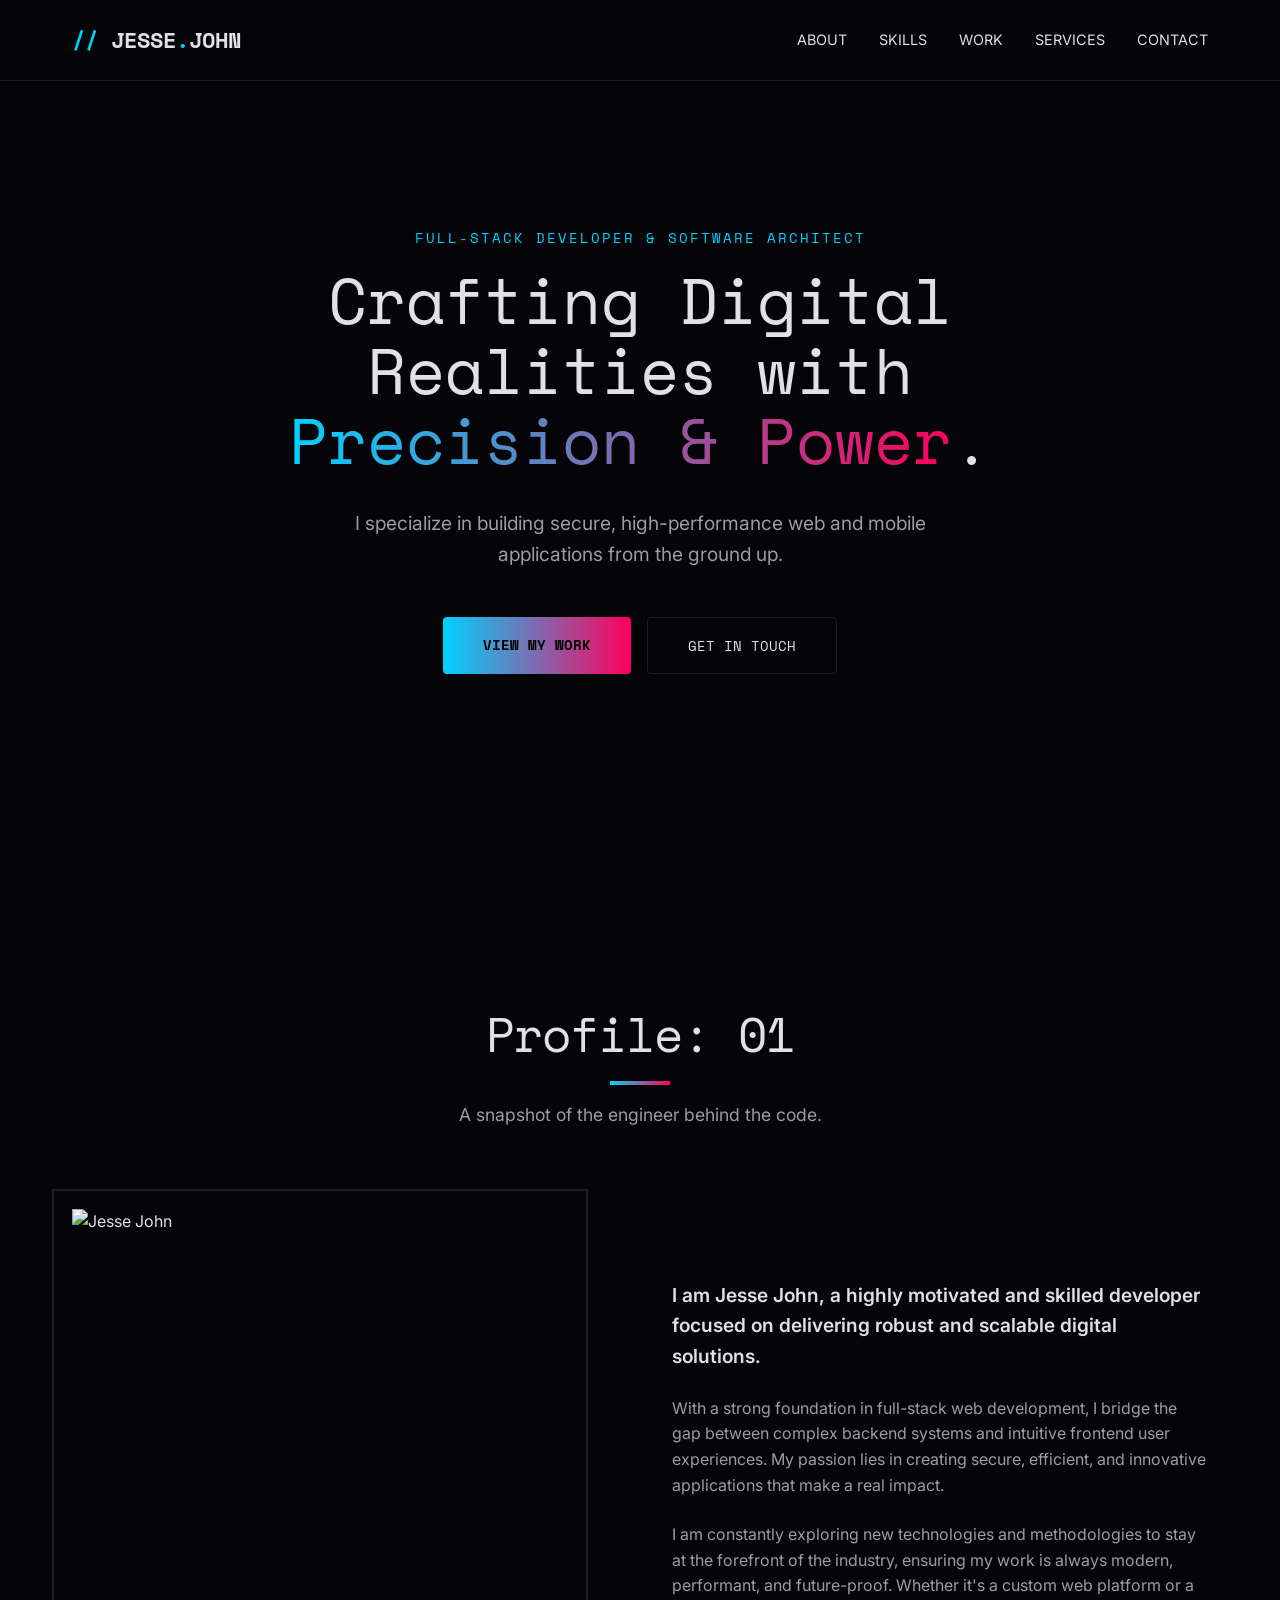
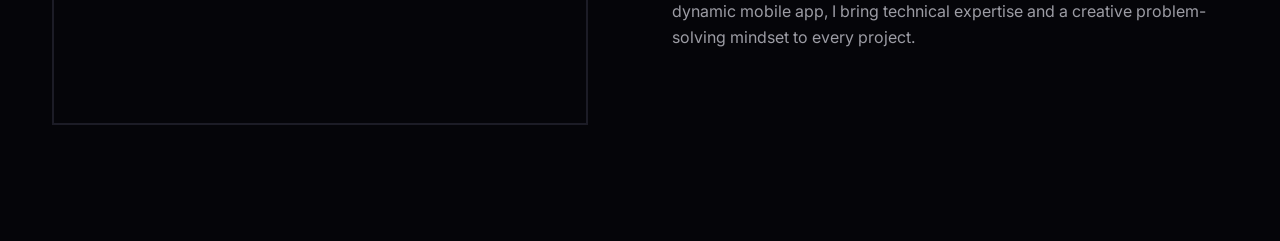
==== index.html @ f386eb64 "Verify and finalize file structure" ====
<!DOCTYPE html>
<html lang="en">
<head>
    <meta charset="UTF-8">
    <meta name="viewport" content="width=device-width, initial-scale=1.0">
    <title>Jesse John | Full-Stack & Mobile Architect</title>
    <link href="https://fonts.googleapis.com/css2?family=Space+Mono:wght@400;700&family=Inter:wght@300;400;600;700&display=swap" rel="stylesheet">
    <style>
        /* --- RESET & BASE STYLES --- */
        *, *::before, *::after { box-sizing: border-box; }
        body, h1, h2, h3, p, ul { margin: 0; padding: 0; font-weight: normal; }
        
        :root {
            --bg-color: #050509;
            --card-bg: #0d0d14;
            --text-main: #e0e0e5;
            --text-muted: #9c9ca4;
            --accent-primary: #00d2ff;
            --accent-secondary: #ff005c;
            --border-color: #1c1c26;
            --font-heading: 'Space Mono', monospace;
            --font-body: 'Inter', sans-serif;
        }

        body {
            background-color: var(--bg-color);
            color: var(--text-main);
            font-family: var(--font-body);
            line-height: 1.6;
            overflow-x: hidden;
        }

        a { text-decoration: none; color: inherit; transition: color 0.3s ease; }
        ul { list-style: none; }
        img { max-width: 100%; display: block; }

        /* --- UTILITIES --- */
        .container { max-width: 1200px; margin: 0 auto; padding: 0 2rem; }
        .section-padding { padding: 6rem 0; }
        .section-title {
            font-family: var(--font-heading);
            font-size: 3rem;
            text-align: center;
            margin-bottom: 1rem;
            letter-spacing: -1px;
            position: relative;
            display: inline-block;
            left: 50%;
            transform: translateX(-50%);
        }
        .section-title::after {
            content: '';
            display: block;
            width: 60px;
            height: 4px;
            background: linear-gradient(90deg, var(--accent-primary), var(--accent-secondary));
            margin: 0.5rem auto 0;
        }
        .section-subtitle {
            color: var(--text-muted);
            text-align: center;
            margin-bottom: 5rem;
            font-size: 1.1rem;
            max-width: 600px;
            margin-left: auto;
            margin-right: auto;
        }

        /* --- HEADER --- */
        .header {
            position: fixed;
            top: 0;
            left: 0;
            width: 100%;
            z-index: 1000;
            background-color: rgba(5, 5, 9, 0.8);
            backdrop-filter: blur(10px);
            border-bottom: 1px solid var(--border-color);
        }

        .nav {
            display: flex;
            justify-content: space-between;
            align-items: center;
            height: 80px;
        }

        .logo { font-family: var(--font-heading); font-size: 1.4rem; font-weight: 700; }
        .logo span { color: var(--accent-primary); }

        .nav-list { display: flex; gap: 2rem; font-size: 0.9rem; text-transform: uppercase; }
        .nav-link:hover { color: var(--accent-primary); }

        /* --- HERO SECTION --- */
        .hero {
            height: 100vh;
            display: flex;
            align-items: center;
            justify-content: center;
            text-align: center;
            position: relative;
        }

        .hero-content { z-index: 1; max-width: 800px; }
        .hero-eyebrow {
            font-family: var(--font-heading);
            color: var(--accent-primary);
            font-size: 0.9rem;
            text-transform: uppercase;
            letter-spacing: 2px;
            margin-bottom: 1rem;
            display: block;
        }
        .hero-title {
            font-family: var(--font-heading);
            font-size: 4rem;
            line-height: 1.1;
            margin-bottom: 2rem;
        }
        .hero-title span { background: linear-gradient(90deg, var(--accent-primary), var(--accent-secondary)); -webkit-background-clip: text; -webkit-text-fill-color: transparent; }
        .hero-description { font-size: 1.2rem; color: var(--text-muted); margin-bottom: 3rem; max-width: 600px; margin-left: auto; margin-right: auto;}

        .btn-group { display: flex; gap: 1rem; justify-content: center; }
        .btn {
            padding: 1rem 2.5rem;
            font-family: var(--font-heading);
            font-size: 0.9rem;
            text-transform: uppercase;
            border-radius: 4px;
            border: none;
            cursor: pointer;
        }
        .btn-primary {
            background: linear-gradient(90deg, var(--accent-primary), var(--accent-secondary));
            color: #000;
            font-weight: 700;
        }
        .btn-primary:hover { background: linear-gradient(90deg, var(--accent-secondary), var(--accent-primary)); }
        .btn-secondary {
            background-color: transparent;
            border: 1px solid var(--border-color);
            color: var(--text-main);
        }
        .btn-secondary:hover { border-color: var(--accent-primary); color: var(--accent-primary); }

        /* --- ABOUT ME SECTION --- */
        .about-grid { display: grid; grid-template-columns: 1fr 1fr; gap: 4rem; align-items: center; }
        .about-img-container { position: relative; }
        .about-img-container::before {
            content: '';
            position: absolute;
            top: -20px;
            left: -20px;
            width: 100%;
            height: 100%;
            border: 2px solid var(--border-color);
            z-index: -1;
        }
        .about-img { width: 100%; height: auto; object-fit: cover; }
        .about-text p { color: var(--text-muted); margin-bottom: 1.5rem; }
        .about-text p:first-of-type { font-size: 1.2rem; color: var(--text-main); font-weight: 600; }

        /* --- SKILLS SECTION --- */
        .skills-grid {
            display: grid;
            grid-template-columns: repeat(auto-fit, minmax(300px, 1fr));
            gap: 2rem;
        }
        .skill-card {
            background-color: var(--card-bg);
            padding: 3rem;
            border: 1px solid var(--border-color);
            transition: transform 0.3s ease, border-color 0.3s ease;
        }
        .skill-card:hover {
            transform: translateY(-5px);
            border-color: var(--accent-primary);
        }
        .skill-icon { font-size: 2rem; margin-bottom: 1.5rem; color: var(--accent-primary); }
        .skill-title { font-family: var(--font-heading); font-size: 1.4rem; margin-bottom: 1rem; }
        .skill-description { color: var(--text-muted); font-size: 0.95rem; margin-bottom: 2rem; }
        .skill-list { display: flex; flex-wrap: wrap; gap: 0.5rem; }
        .skill-tag {
            font-family: var(--font-heading);
            font-size: 0.7rem;
            background-color: #15151e;
            padding: 0.5rem 1rem;
            border-radius: 2px;
        }

        /* --- PROJECTS SECTION --- */
        .projects-grid {
            display: grid;
            grid-template-columns: repeat(auto-fit, minmax(350px, 1fr));
            gap: 2rem;
        }
        .project-card {
            background-color: var(--card-bg);
            border: 1px solid var(--border-color);
            overflow: hidden;
            transition: border-color 0.3s ease;
        }
        .project-card:hover { border-color: var(--accent-secondary); }
        .project-img-container { height: 250px; overflow: hidden; }
        .project-img { width: 100%; height: 100%; object-fit: cover; transition: transform 0.5s ease; }
        .project-card:hover .project-img { transform: scale(1.05); }
        .project-content { padding: 2rem; }
        .project-tech { display: flex; gap: 0.5rem; margin-bottom: 1rem; }
        .project-tech-tag {
            font-family: var(--font-heading);
            font-size: 0.7rem;
            color: var(--accent-primary);
        }
        .project-title { font-family: var(--font-heading); font-size: 1.3rem; margin-bottom: 0.5rem; }
        .project-description { color: var(--text-muted); font-size: 0.9rem; margin-bottom: 1.5rem; }
        .project-link { font-family: var(--font-heading); font-size: 0.8rem; text-transform: uppercase; color: var(--accent-secondary); font-weight: 700; }
        .project-link:hover { color: var(--text-main); }

        /* --- SERVICES SECTION --- */
        .services-grid {
            display: grid;
            grid-template-columns: repeat(auto-fit, minmax(250px, 1fr));
            gap: 2rem;
        }
        .service-card {
            text-align: center;
            padding: 3rem;
            background-color: var(--card-bg);
            border: 1px solid var(--border-color);
        }
        .service-icon { font-size: 3rem; margin-bottom: 2rem; color: var(--accent-secondary); }
        .service-title { font-family: var(--font-heading); font-size: 1.2rem; margin-bottom: 1rem; }
        .service-description { color: var(--text-muted); font-size: 0.9rem; }

        /* --- FOOTER --- */
        .footer {
            background-color: var(--card-bg);
            padding: 4rem 0;
            border-top: 1px solid var(--border-color);
            text-align: center;
        }
        .footer-logo { font-family: var(--font-heading); font-size: 1.5rem; margin-bottom: 1.5rem; }
        .footer-logo span { color: var(--accent-primary); }
        .social-list { display: flex; gap: 1.5rem; justify-content: center; margin-bottom: 2rem; }
        .social-link:hover { color: var(--accent-primary); }
        .footer-copy { font-size: 0.8rem; color: var(--text-muted); }

        /* --- RESPONSIVE --- */
        @media (max-width: 768px) {
            .section-title { font-size: 2.5rem; }
            .nav-list { display: none; }
            .hero-title { font-size: 2.5rem; }
            .about-grid { grid-template-columns: 1fr; gap: 3rem; }
        }
    </style>
</head>
<body>

    <!-- Header / Navigation Bar -->
    <header class="header">
        <div class="container">
            <nav class="nav">
                <a href="#" class="logo"><span>//</span> JESSE<span>.</span>JOHN</a>
                <ul class="nav-list">
                    <li><a href="#about" class="nav-link">About</a></li>
                    <li><a href="#skills" class="nav-link">Skills</a></li>
                    <li><a href="#projects" class="nav-link">Work</a></li>
                    <li><a href="#services" class="nav-link">Services</a></li>
                    <li><a href="#contact" class="nav-link">Contact</a></li>
                </ul>
            </nav>
        </div>
    </header>

    <!-- Hero Section -->
    <section class="hero section-padding">
        <div class="container">
            <div class="hero-content">
                <span class="hero-eyebrow">Full-Stack Developer & Software Architect</span>
                <h1 class="hero-title">Crafting Digital Realities with <span>Precision & Power</span>.</h1>
                <p class="hero-description">I specialize in building secure, high-performance web and mobile applications from the ground up.</p>
                <div class="btn-group">
                    <a href="#projects" class="btn btn-primary">View My Work</a>
                    <a href="#contact" class="btn btn-secondary">Get in Touch</a>
                </div>
            </div>
        </div>
    </section>

    <!-- About Me Section -->
    <section id="about" class="about section-padding">
        <div class="container">
            <h2 class="section-title">Profile: <span>01</span></h2>
            <p class="section-subtitle">A snapshot of the engineer behind the code.</p>
            <div class="about-grid">
                <div class="about-img-container">
                    <!-- REPLACE THIS PLACEHOLDER WITH YOUR FINAL IMAGE -->
                    <img src="img/profile_placeholder.png" alt="Jesse John" class="about-img" width="500" height="500">
                </div>
                <div class="about-text">
                    <p>I am Jesse John, a highly motivated and skilled developer focused on delivering robust and scalable digital solutions.</p>
                    <p>With a strong foundation in full-stack web development, I bridge the gap between complex backend systems and intuitive frontend user experiences. My passion lies in creating secure, efficient, and innovative applications that make a real impact.</p>
                    <p>I am constantly exploring new technologies and methodologies to stay at the forefront of the industry, ensuring my work is always modern, performant, and future-proof. Whether it's a custom web platform or a dynamic mobile app, I bring technical expertise and a creative problem-solving mindset to every project.</p>
                </div>
            </div>
        </div>
    </section>

    <!-- Skills Section -->
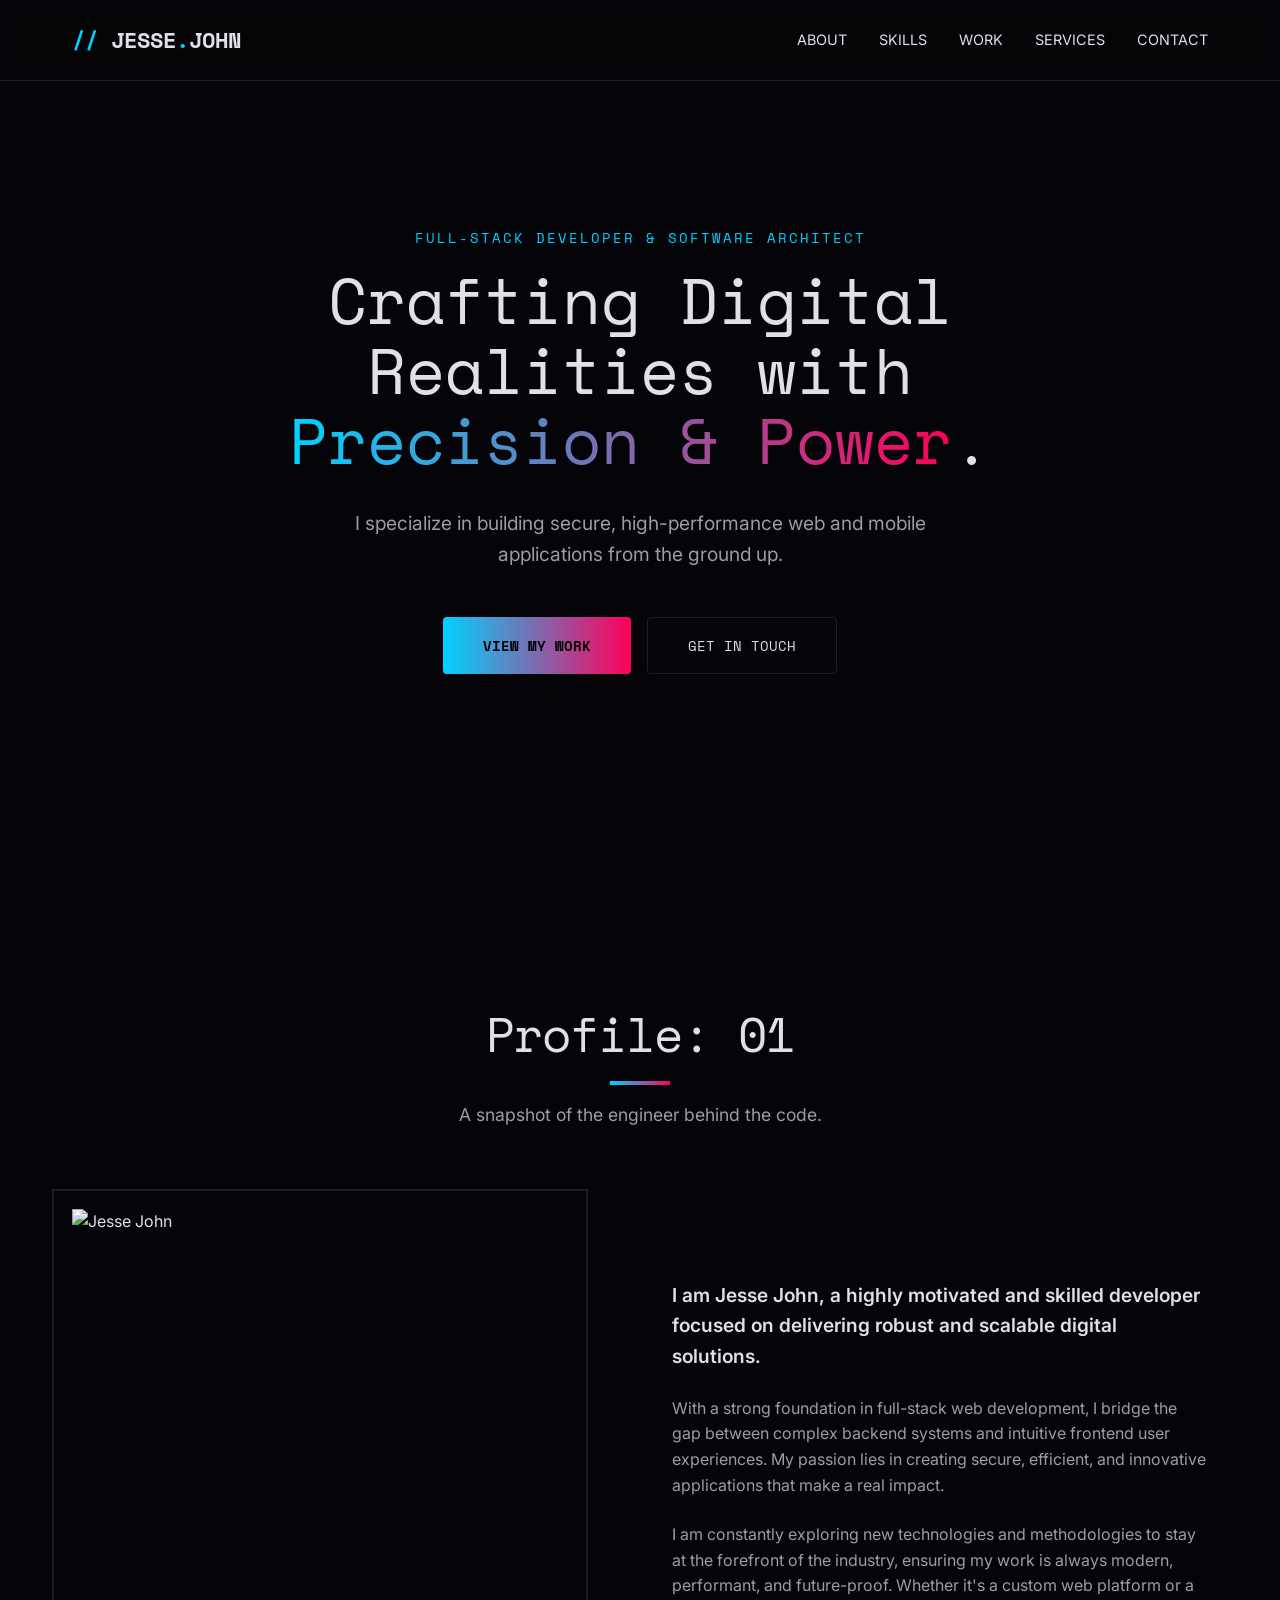
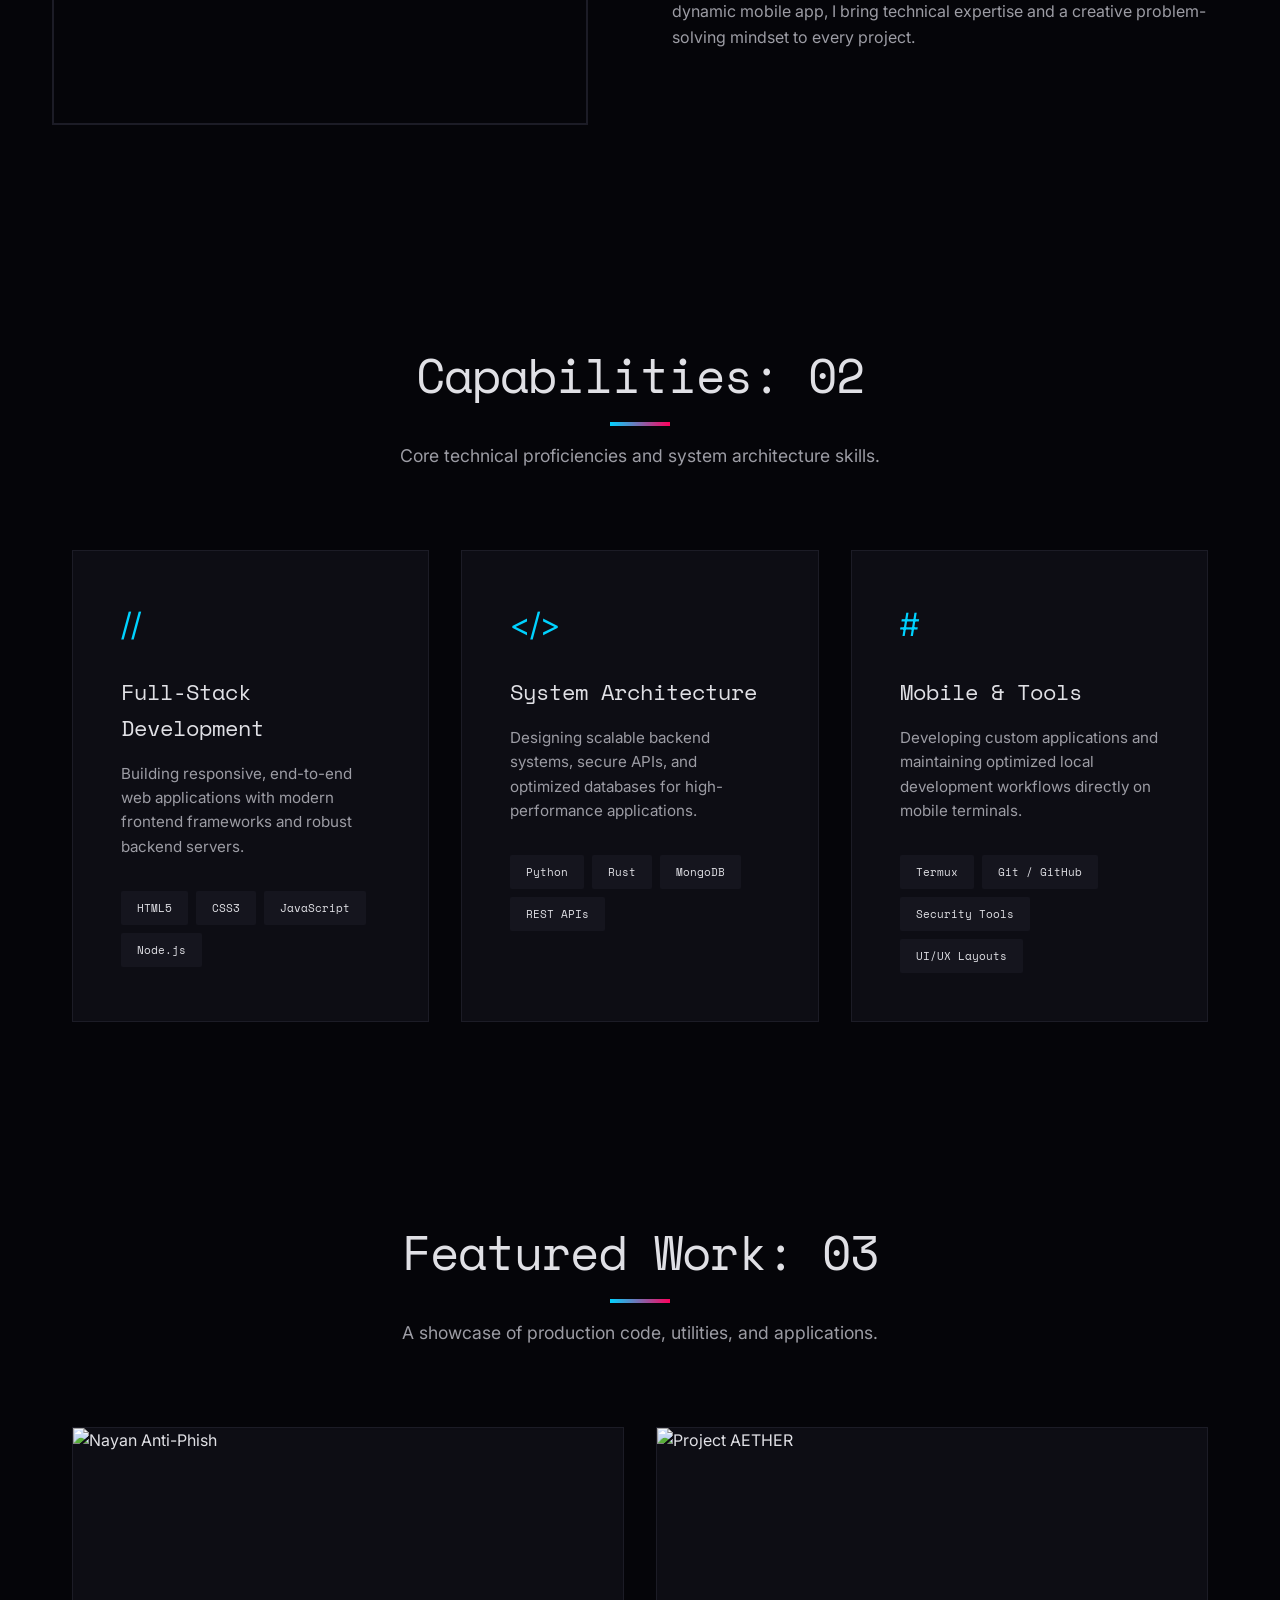
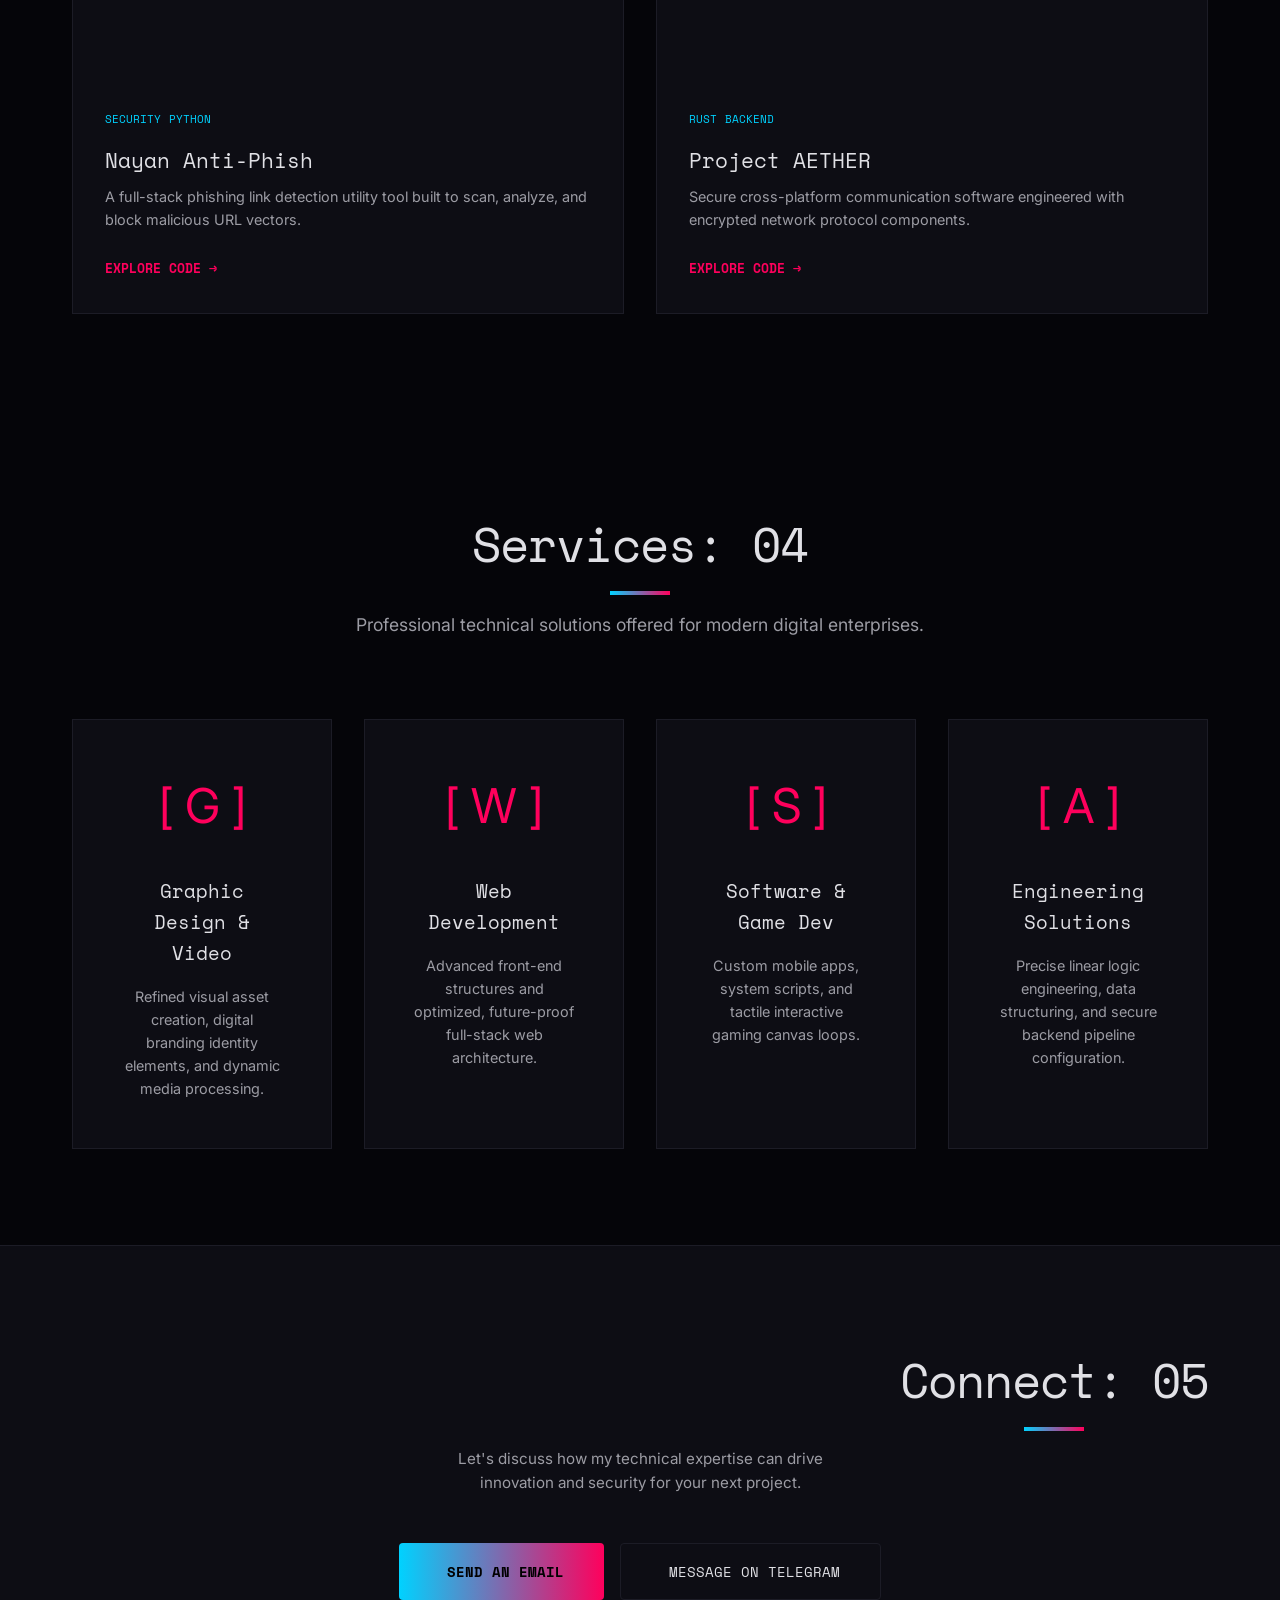
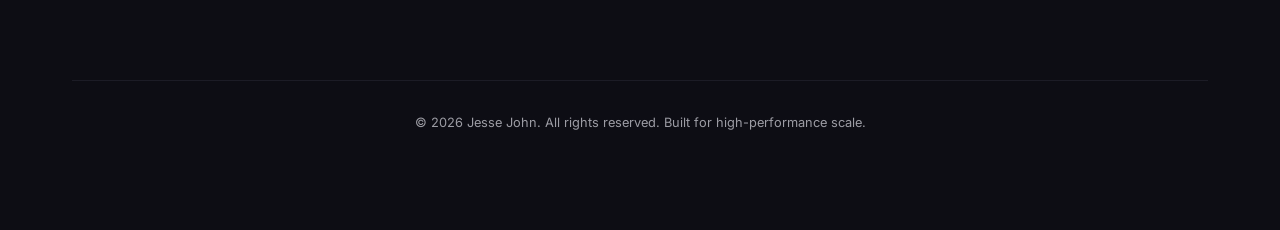
==== commit 36bfbd78: "Add professional graphics and final contact buttons" ====
--- a/index.html
+++ b/index.html
@@ -129,6 +129,9 @@
             border-radius: 4px;
             border: none;
             cursor: pointer;
+            display: inline-flex;
+            align-items: center;
+            gap: 0.5rem;
         }
         .btn-primary {
             background: linear-gradient(90deg, var(--accent-primary), var(--accent-secondary));
@@ -232,18 +235,20 @@
         .service-title { font-family: var(--font-heading); font-size: 1.2rem; margin-bottom: 1rem; }
         .service-description { color: var(--text-muted); font-size: 0.9rem; }
 
-        /* --- FOOTER --- */
+        /* --- FOOTER / CONTACT --- */
         .footer {
             background-color: var(--card-bg);
-            padding: 4rem 0;
+            padding: 6rem 0;
             border-top: 1px solid var(--border-color);
             text-align: center;
         }
         .footer-logo { font-family: var(--font-heading); font-size: 1.5rem; margin-bottom: 1.5rem; }
         .footer-logo span { color: var(--accent-primary); }
-        .social-list { display: flex; gap: 1.5rem; justify-content: center; margin-bottom: 2rem; }
-        .social-link:hover { color: var(--accent-primary); }
-        .footer-copy { font-size: 0.8rem; color: var(--text-muted); }
+        .footer-text { color: var(--text-muted); max-width: 400px; margin: 0 auto 3rem; font-size: 0.95rem; }
+        
+        .contact-btn-group { display: flex; gap: 1rem; justify-content: center; flex-wrap: wrap; }
+
+        .footer-copy { font-size: 0.8rem; color: var(--text-muted); margin-top: 5rem; border-top: 1px solid var(--border-color); padding-top: 2rem;}
 
         /* --- RESPONSIVE --- */
         @media (max-width: 768px) {
@@ -251,6 +256,7 @@
             .nav-list { display: none; }
             .hero-title { font-size: 2.5rem; }
             .about-grid { grid-template-columns: 1fr; gap: 3rem; }
+            .hero-description { font-size: 1rem; }
         }
     </style>
 </head>
@@ -294,8 +300,9 @@
             <p class="section-subtitle">A snapshot of the engineer behind the code.</p>
             <div class="about-grid">
                 <div class="about-img-container">
-                    <!-- REPLACE THIS PLACEHOLDER WITH YOUR FINAL IMAGE -->
-                    <img src="img/profile_placeholder.png" alt="Jesse John" class="about-img" width="500" height="500">
+                    <!-- --- REPLACED IMAGE --- -->
+                    <!-- Save the generated profile image as 'profile_photo.jpg' in your img/ folder -->
+                    <img src="img/profile_photo.jpg" alt="Jesse John" class="about-img" width="500" height="500">
                 </div>
                 <div class="about-text">
                     <p>I am Jesse John, a highly motivated and skilled developer focused on delivering robust and scalable digital solutions.</p>
@@ -307,4 +314,148 @@
     </section>
 
     <!-- Skills Section -->
-
+    <section id="skills" class="skills section-padding">
+        <div class="container">
+            <h2 class="section-title">Capabilities: <span>02</span></h2>
+            <p class="section-subtitle">Core technical proficiencies and system architecture skills.</p>
+            <div class="skills-grid">
+                <div class="skill-card
+
+
+                <div class="skill-card">
+                    <div class="skill-icon">//</div>
+                    <h3 class="skill-title">Full-Stack Development</h3>
+                    <p class="skill-description">Building responsive, end-to-end web applications with modern frontend frameworks and robust backend servers.</p>
+                    <ul class="skill-list">
+                        <li class="skill-tag">HTML5</li>
+                        <li class="skill-tag">CSS3</li>
+                        <li class="skill-tag">JavaScript</li>
+                        <li class="skill-tag">Node.js</li>
+                    </ul>
+                </div>
+                <div class="skill-card">
+                    <div class="skill-icon">&lt;/&gt;</div>
+                    <h3 class="skill-title">System Architecture</h3>
+                    <p class="skill-description">Designing scalable backend systems, secure APIs, and optimized databases for high-performance applications.</p>
+                    <ul class="skill-list">
+                        <li class="skill-tag">Python</li>
+                        <li class="skill-tag">Rust</li>
+                        <li class="skill-tag">MongoDB</li>
+                        <li class="skill-tag">REST APIs</li>
+                    </ul>
+                </div>
+                <div class="skill-card">
+                    <div class="skill-icon">#</div>
+                    <h3 class="skill-title">Mobile & Tools</h3>
+                    <p class="skill-description">Developing custom applications and maintaining optimized local development workflows directly on mobile terminals.</p>
+                    <ul class="skill-list">
+                        <li class="skill-tag">Termux</li>
+                        <li class="skill-tag">Git / GitHub</li>
+                        <li class="skill-tag">Security Tools</li>
+                        <li class="skill-tag">UI/UX Layouts</li>
+                    </ul>
+                </div>
+            </div>
+        </div>
+    </section>
+
+    <!-- Projects Section -->
+    <section id="projects" class="projects section-padding">
+        <div class="container">
+            <h2 class="section-title">Featured Work: <span>03</span></h2>
+            <p class="section-subtitle">A showcase of production code, utilities, and applications.</p>
+            <div class="projects-grid">
+                <div class="project-card">
+                    <div class="project-img-container">
+                        <!-- --- REPLACED IMAGE --- -->
+                        <!-- Save the generated project image as 'project_nayan.png' in your img/ folder -->
+                        <img src="img/project_nayan.png" alt="Nayan Anti-Phish" class="project-img" width="400" height="250">
+                    </div>
+                    <div class="project-content">
+                        <div class="project-tech">
+                            <span class="project-tech-tag">SECURITY</span>
+                            <span class="project-tech-tag">PYTHON</span>
+                        </div>
+                        <h3 class="project-title">Nayan Anti-Phish</h3>
+                        <p class="project-description">A full-stack phishing link detection utility tool built to scan, analyze, and block malicious URL vectors.</p>
+                        <a href="#" class="project-link">Explore Code &rarr;</a>
+                    </div>
+                </div>
+                <div class="project-card">
+                    <div class="project-img-container">
+                        <!-- --- REPLACED IMAGE --- -->
+                        <!-- Save the generated project image as 'project_aether.png' in your img/ folder -->
+                        <img src="img/project_aether.png" alt="Project AETHER" class="project-img" width="400" height="250">
+                    </div>
+                    <div class="project-content">
+                        <div class="project-tech">
+                            <span class="project-tech-tag">RUST</span>
+                            <span class="project-tech-tag">BACKEND</span>
+                        </div>
+                        <h3 class="project-title">Project AETHER</h3>
+                        <p class="project-description">Secure cross-platform communication software engineered with encrypted network protocol components.</p>
+                        <a href="#" class="project-link">Explore Code &rarr;</a>
+                    </div>
+                </div>
+            </div>
+        </div>
+    </section>
+
+    <!-- Services Section -->
+    <section id="services" class="services section-padding">
+        <div class="container">
+            <h2 class="section-title">Services: <span>04</span></h2>
+            <p class="section-subtitle">Professional technical solutions offered for modern digital enterprises.</p>
+            <div class="services-grid">
+                <div class="service-card">
+                    <div class="service-icon">[ G ]</div>
+                    <h3 class="service-title">Graphic Design & Video</h3>
+                    <p class="service-description">Refined visual asset creation, digital branding identity elements, and dynamic media processing.</p>
+                </div>
+                <div class="service-card">
+                    <div class="service-icon">[ W ]</div>
+                    <h3 class="service-title">Web Development</h3>
+                    <p class="service-description">Advanced front-end structures and optimized, future-proof full-stack web architecture.</p>
+                </div>
+                <div class="service-card">
+                    <div class="service-icon">[ S ]</div>
+                    <h3 class="service-title">Software & Game Dev</h3>
+                    <p class="service-description">Custom mobile apps, system scripts, and tactile interactive gaming canvas loops.</p>
+                </div>
+                <div class="service-card">
+                    <div class="service-icon">[ A ]</div>
+                    <h3 class="service-title">Engineering Solutions</h3>
+                    <p class="service-description">Precise linear logic engineering, data structuring, and secure backend pipeline configuration.</p>
+                </div>
+            </div>
+        </div>
+    </section>
+
+    <!-- Contact Section / Footer -->
+    <footer id="contact" class="footer">
+        <div class="container">
+            <h2 class="section-title">Connect: <span>05</span></h2>
+            <p class="footer-text">Let's discuss how my technical expertise can drive innovation and security for your next project.</p>
+            
+            <div class="contact-btn-group">
+                <!-- --- NEW INTERACTIVE BUTTONS --- -->
+                <!-- REPLACE 'your.email@domain.com' WITH YOUR ACTUAL EMAIL -->
+                <a href="mailto:your.email@domain.com" class="btn btn-primary">
+                    <i class="fas fa-envelope"></i> Send an Email
+                </a>
+                <!-- REPLACE 'your_telegram_username' WITH YOUR ACTUAL USERNAME -->
+                <a href="https://t.me/your_telegram_username" target="_blank" class="btn btn-secondary">
+                    <i class="fab fa-telegram"></i> Message on Telegram
+                </a>
+            </div>
+
+            <p class="footer-copy">&copy; 2026 Jesse John. All rights reserved. Built for high-performance scale.</p>
+        </div>
+    </footer>
+
+    <!-- Font Awesome for Icons -->
+    <script src="https://kit.fontawesome.com/a076d05399.js" crossorigin="anonymous"></script>
+
+</body>
+</html>
+
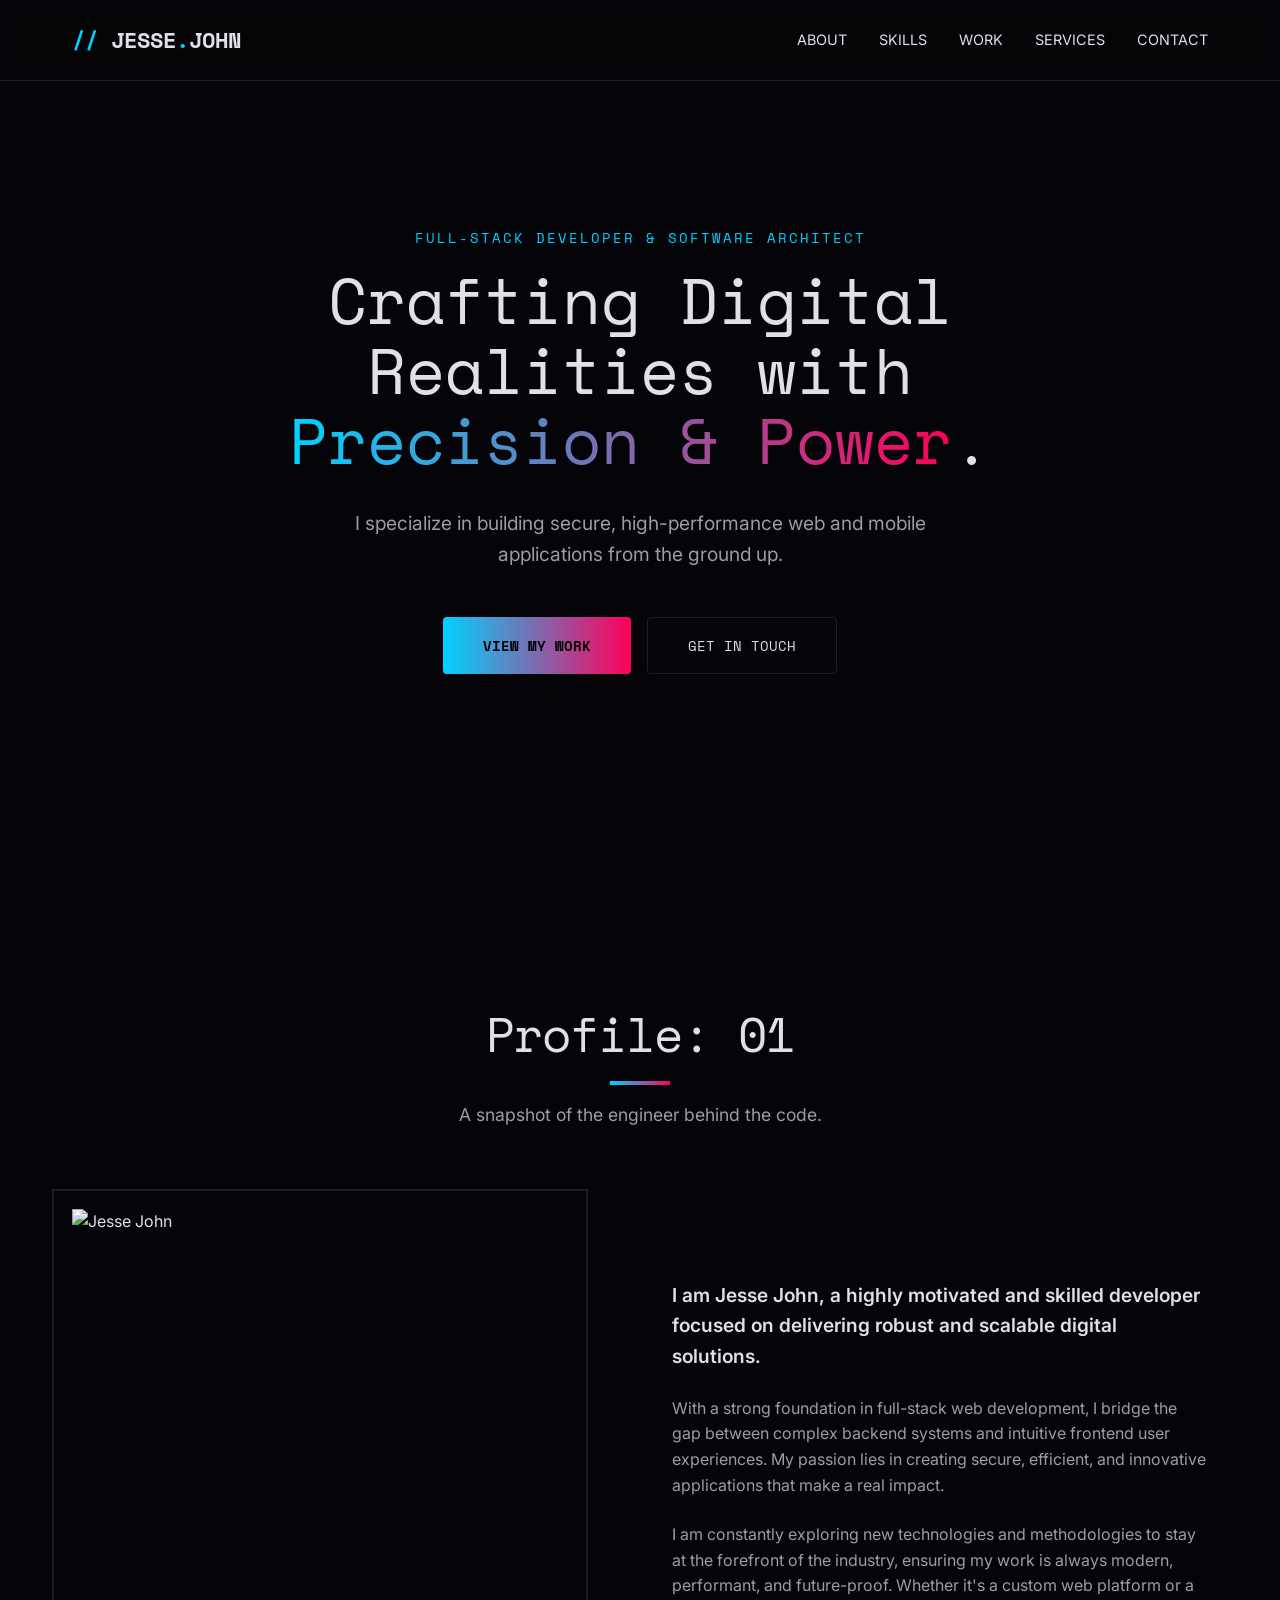
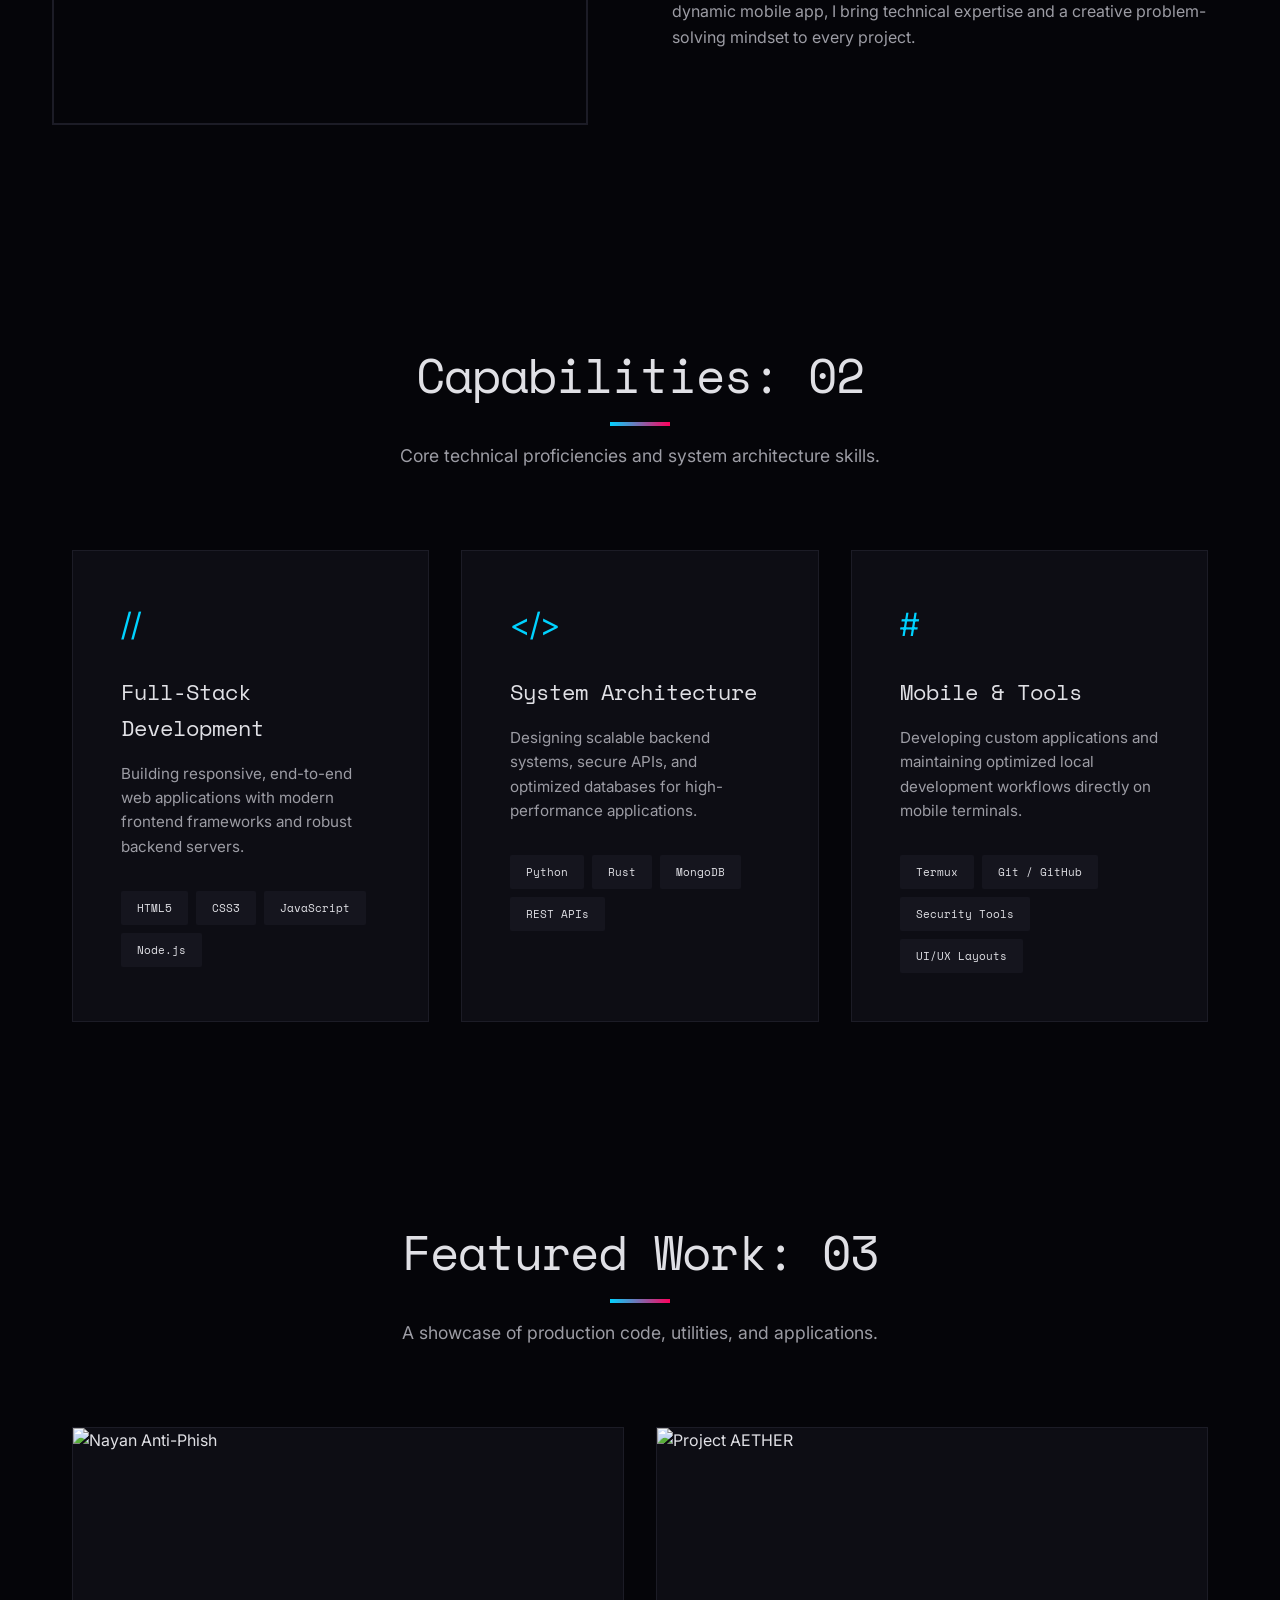
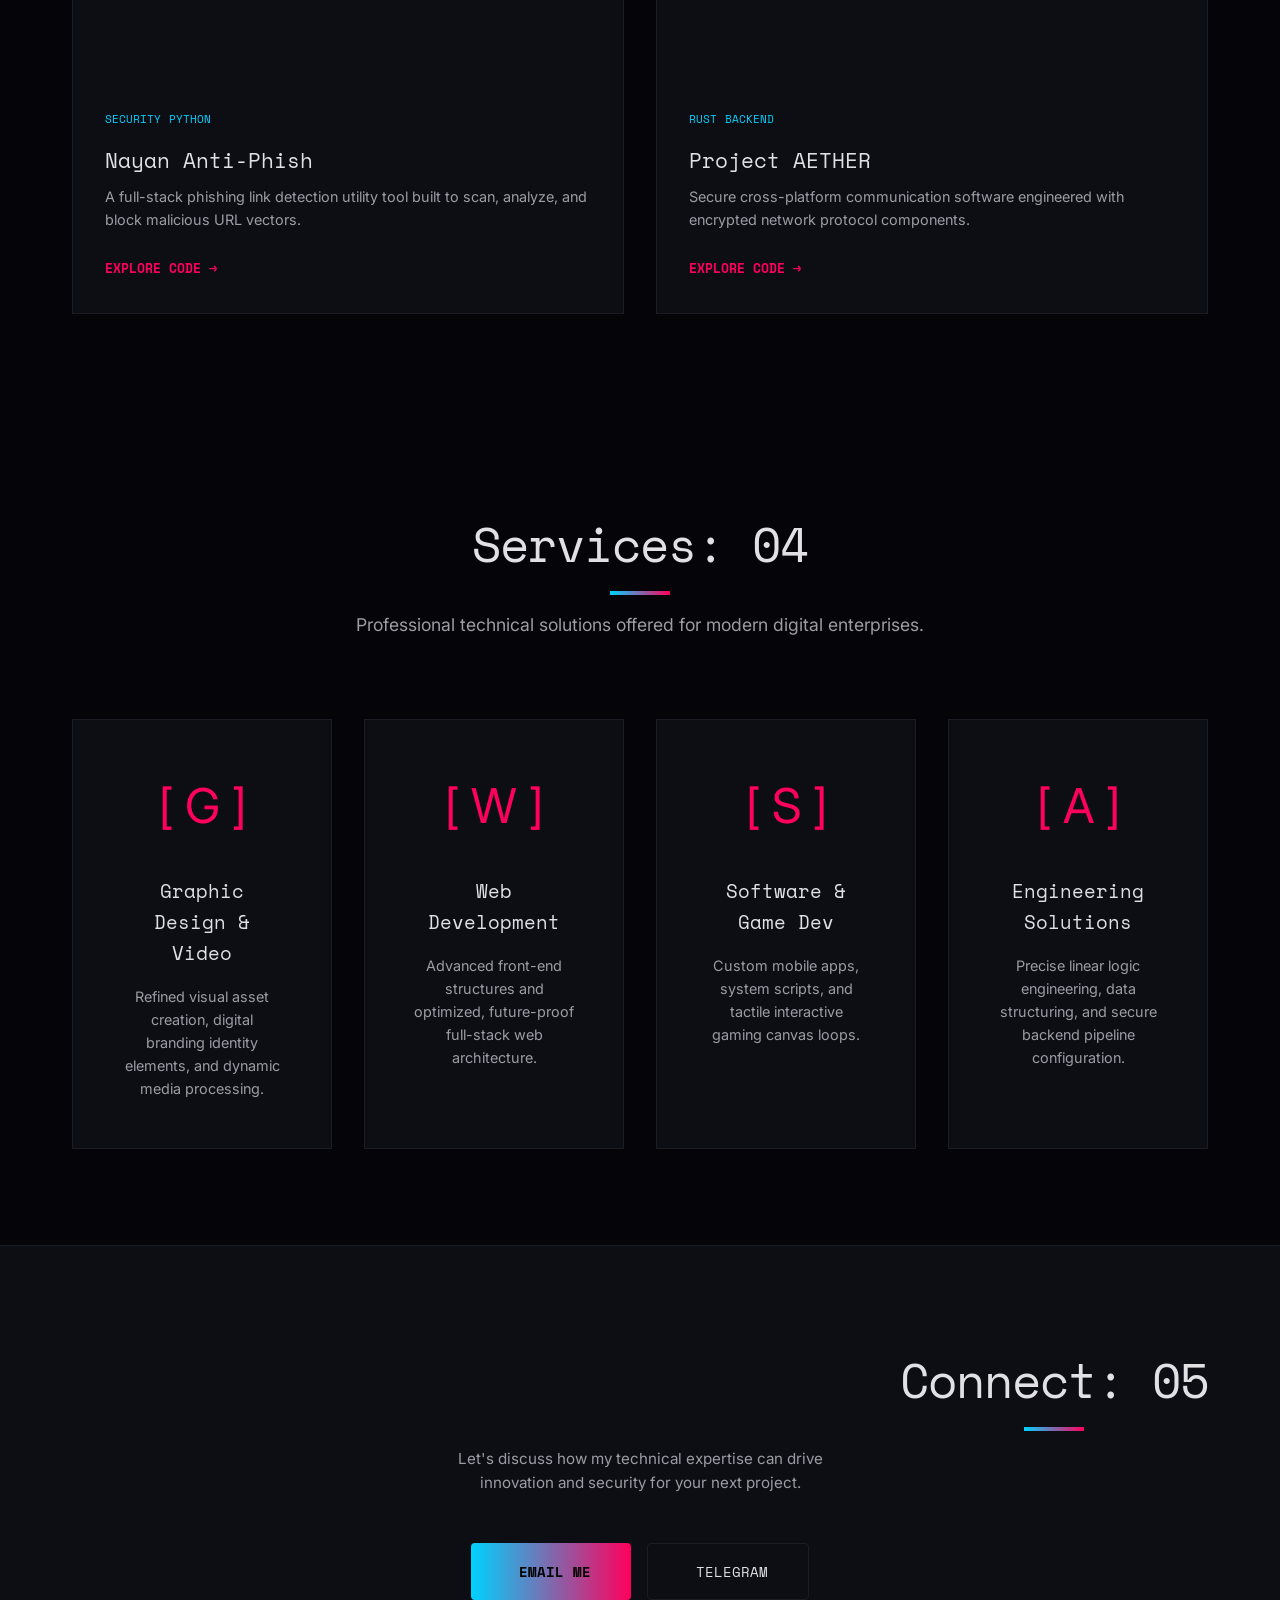
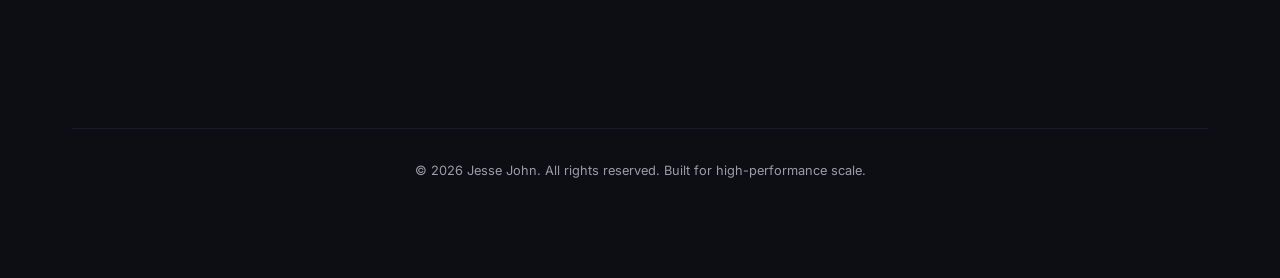
==== commit 128e70ec: "Add Tech Blogsite structure in subfolder" ====
--- a/index.html
+++ b/index.html
@@ -432,29 +432,60 @@
     </section>
 
     <!-- Contact Section / Footer -->
-    <footer id="contact" class="footer">
-        <div class="container">
-            <h2 class="section-title">Connect: <span>05</span></h2>
-            <p class="footer-text">Let's discuss how my technical expertise can drive innovation and security for your next project.</p>
-            
-            <div class="contact-btn-group">
-                <!-- --- NEW INTERACTIVE BUTTONS --- -->
-                <!-- REPLACE 'your.email@domain.com' WITH YOUR ACTUAL EMAIL -->
-                <a href="mailto:your.email@domain.com" class="btn btn-primary">
-                    <i class="fas fa-envelope"></i> Send an Email
-                </a>
-                <!-- REPLACE 'your_telegram_username' WITH YOUR ACTUAL USERNAME -->
-                <a href="https://t.me/your_telegram_username" target="_blank" class="btn btn-secondary">
-                    <i class="fab fa-telegram"></i> Message on Telegram
-                </a>
-            </div>
-
-            <p class="footer-copy">&copy; 2026 Jesse John. All rights reserved. Built for high-performance scale.</p>
-        </div>
-    </footer>
-
-    <!-- Font Awesome for Icons -->
-    <script src="https://kit.fontawesome.com/a076d05399.js" crossorigin="anonymous"></script>
+<footer id="contact" class="footer">
+<div class="container">
+<h2 class="section-title">Connect: <span>05</span></h2>
+<p class="footer-text">Let's discuss how my technical expertise can drive innovation and security for your next project.</p>
+
+<!-- --- UPDATED SOCIAL MEDIA LINKS --- -->
+<div class="contact-btn-group">
+<!-- Primary Contact Buttons -->
+<a href="mailto: gramstechblog247@gmail.com@grahamonlineedu-wq.github.io/My_website"
+class="btn btn-primary">
+<i class="fas fa-envelope"></i> Email Me
+</a>
+<a href="https://t.me/Grahms_dev_anonymous" target="_blank" class="btn btn-secondary">
+<i class="fab fa-telegram"></i> Telegram
+</a>
+</div>
+
+<!-- Social Media Icon Grid -->
+<style>
+.social-icon-grid {
+display: flex;
+justify-content: center;
+flex-wrap: wrap;
+gap: 1.5rem;
+margin-top: 3rem;
+font-size: 1.5rem;
+}
+.social-icon-grid a {
+color: var(--text-muted);
+transition: color 0.3s ease, transform 0.2s ease;
+}
+.social-icon-grid a:hover {
+color: var(--accent-primary);
+transform: translateY(-3px);
+}
+</style>
+
+<div class="social-icon-grid">
+<a href="https://wa.me/09167817778" target="_blank" title="WhatsApp"><i class="fab fa-whatsapp"></i></a>
+<a href="https://facebook.com/Jesse John"target="_blank" title="Facebook"><i class="fab fa-facebook-f"></i></a>
+<a href="https://instagram.com/gramstechblog247" target="_blank" title="Instagram"><i class="fab fa-instagram"></i></a>
+<a href="https://x.com/grahamjohn40019" target="_blank" title="X (Twitter)"><i class="fab fa-x-twitter"></i></a>
+<a href="https://linkedin.com/in/https://www.linkedin.com/in/graham-johnson-80a9753bb" target="_blank" title="LinkedIn"><i class="fab fa-linkedin-in"></i></a>
+<a href="https://discord.com/users/lukas$€£" target="_blank" title="Discord"><i class="fab fa-discord"></i></a>
+<a href="https://reddit.com/user/johnson-Grahams"target="_blank" title="Reddit"><i class="fab fa-reddit-alien"></i></a>
+</div>
+<!-- ------------------------------------ -->
+
+<p class="footer-copy">© 2026 Jesse John. All rights reserved. Built for high-performance scale.</p>
+</div>
+</footer>
+
+<!-- Font Awesome for Icons -->
+<script src="https://kit.fontawesome.com/64d58efce2.js" crossorigin="anonymous"></script>
 
 </body>
 </html>
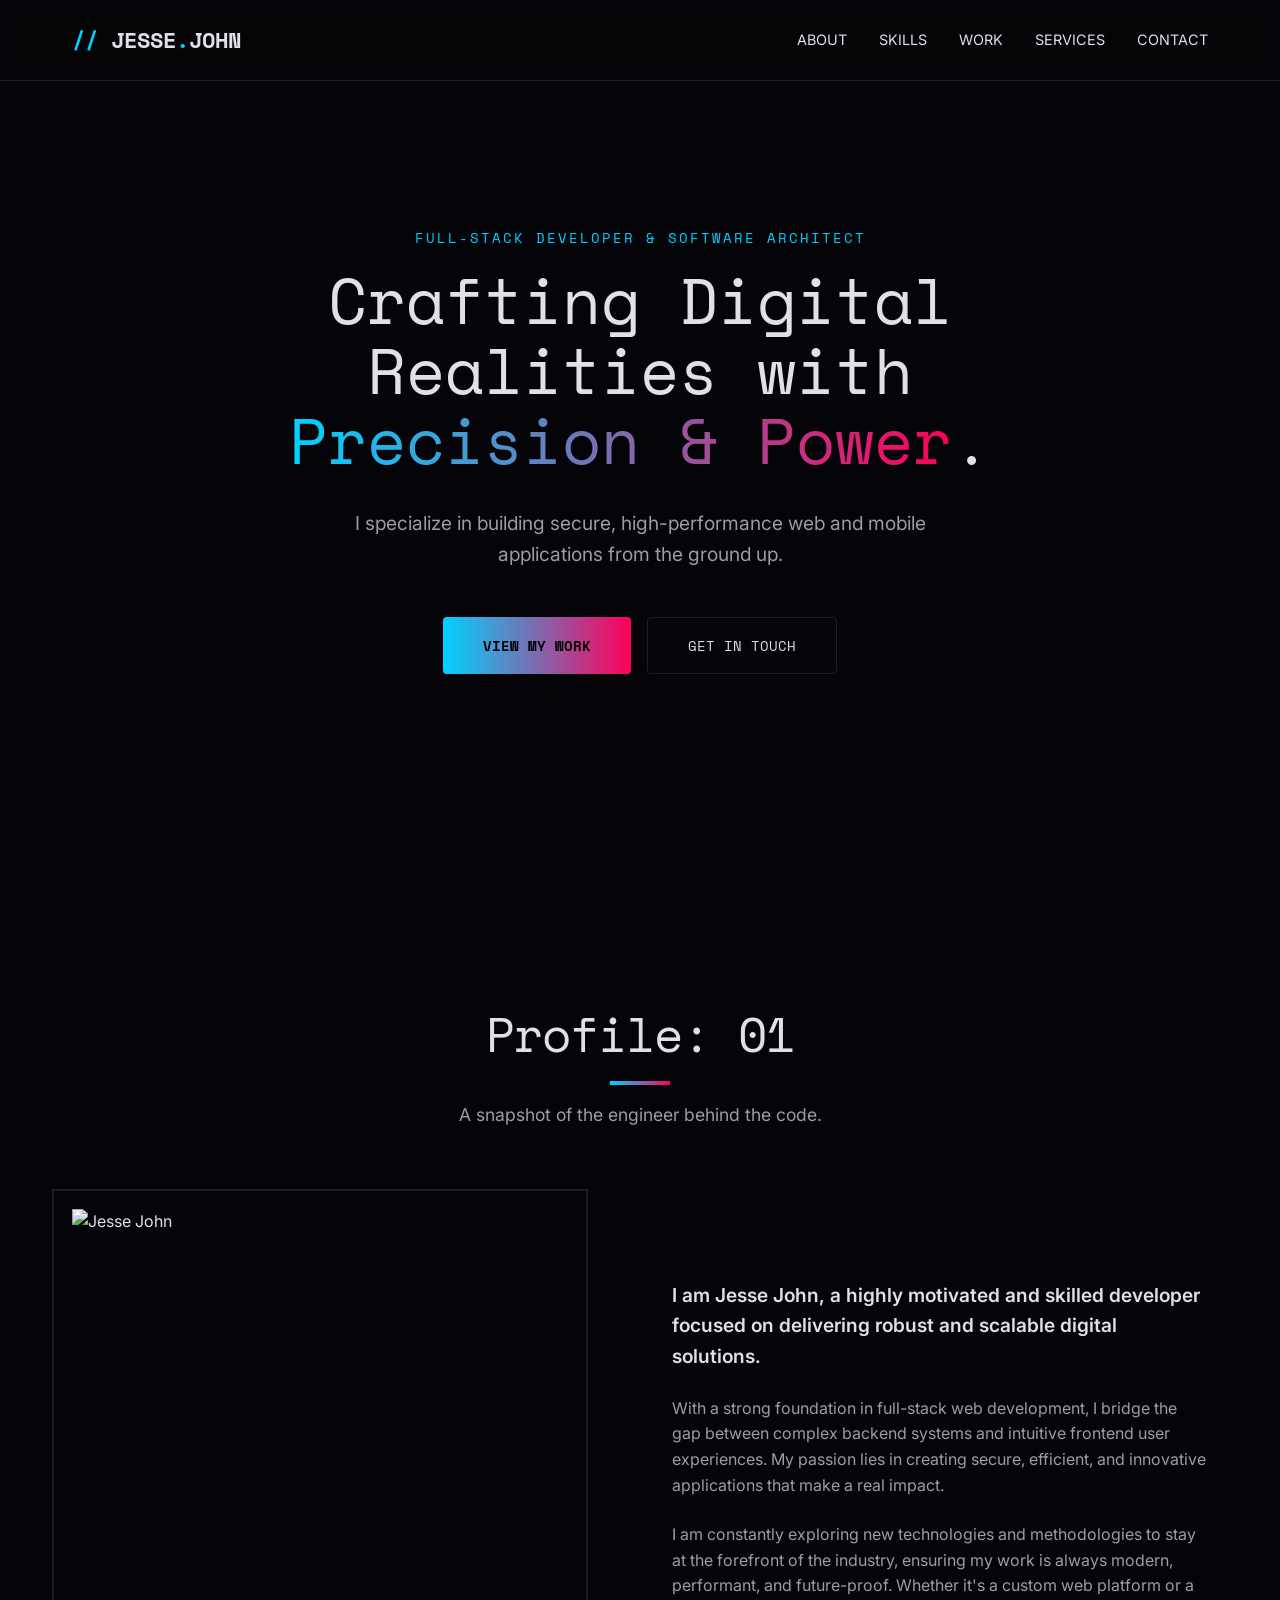
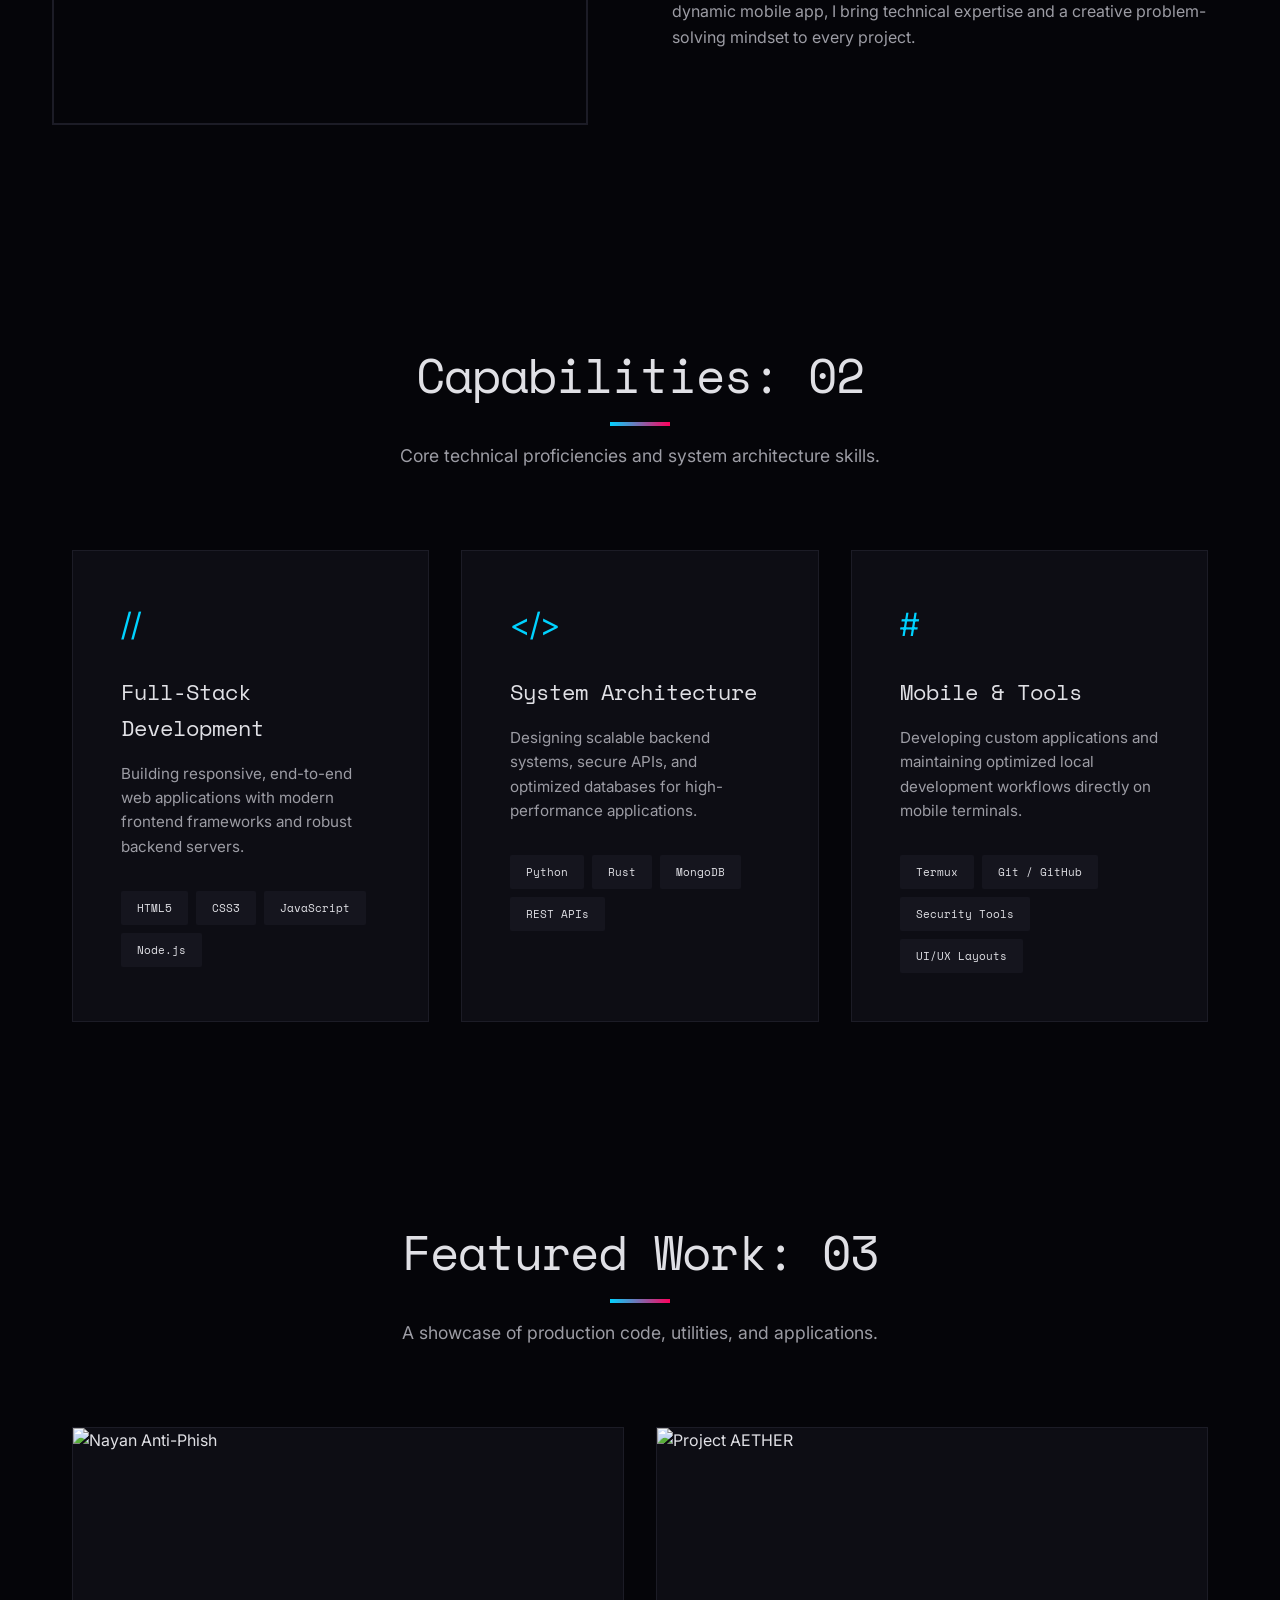
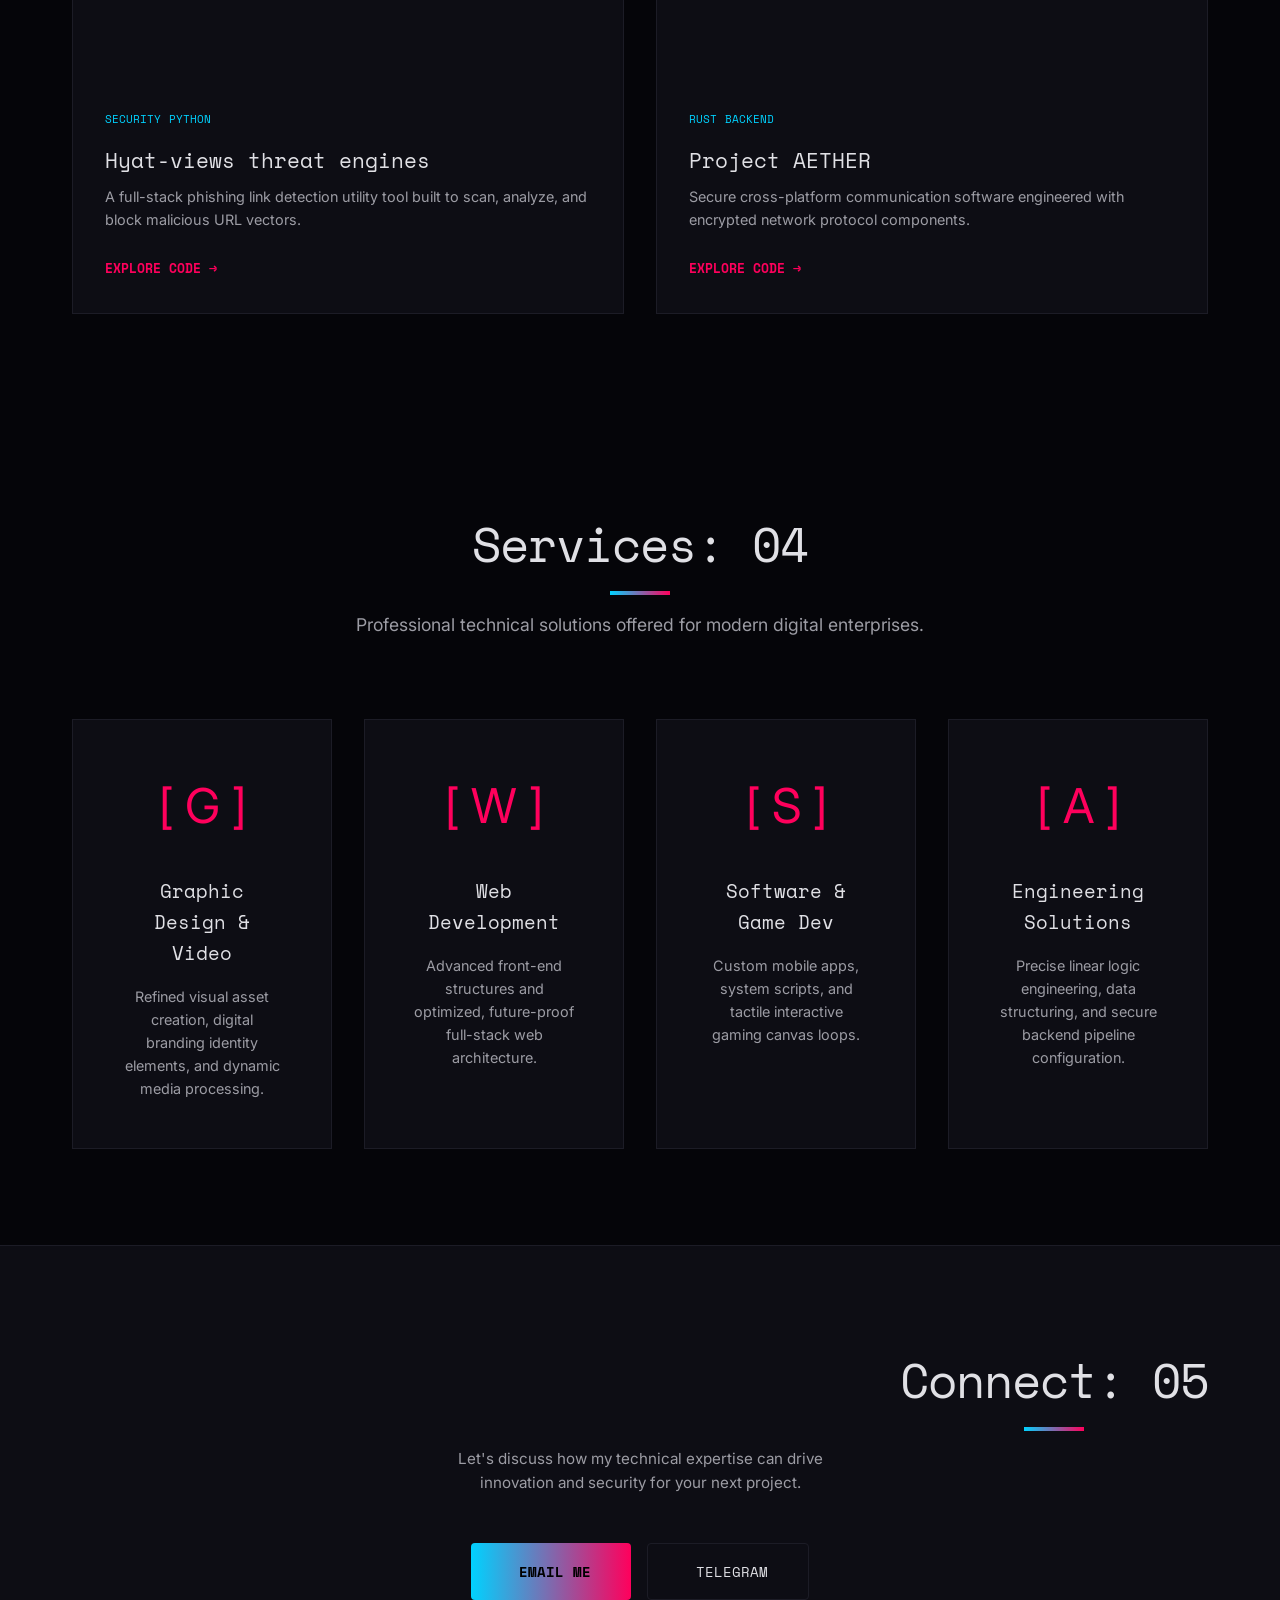
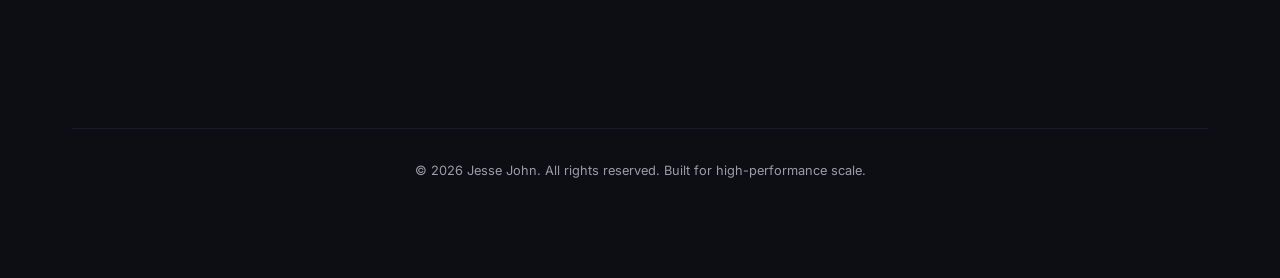
==== commit 1381a4af: "Update title and project name in index.html" ====
--- a/index.html
+++ b/index.html
@@ -3,7 +3,7 @@
 <head>
     <meta charset="UTF-8">
     <meta name="viewport" content="width=device-width, initial-scale=1.0">
-    <title>Jesse John | Full-Stack & Mobile Architect</title>
+    <title>Jesse John | Full-Stack & Software Developer</title>
     <link href="https://fonts.googleapis.com/css2?family=Space+Mono:wght@400;700&family=Inter:wght@300;400;600;700&display=swap" rel="stylesheet">
     <style>
         /* --- RESET & BASE STYLES --- */
@@ -376,7 +376,7 @@
                             <span class="project-tech-tag">SECURITY</span>
                             <span class="project-tech-tag">PYTHON</span>
                         </div>
-                        <h3 class="project-title">Nayan Anti-Phish</h3>
+                        <h3 class="project-title">Hyat-views threat engines</h3>
                         <p class="project-description">A full-stack phishing link detection utility tool built to scan, analyze, and block malicious URL vectors.</p>
                         <a href="#" class="project-link">Explore Code &rarr;</a>
                     </div>
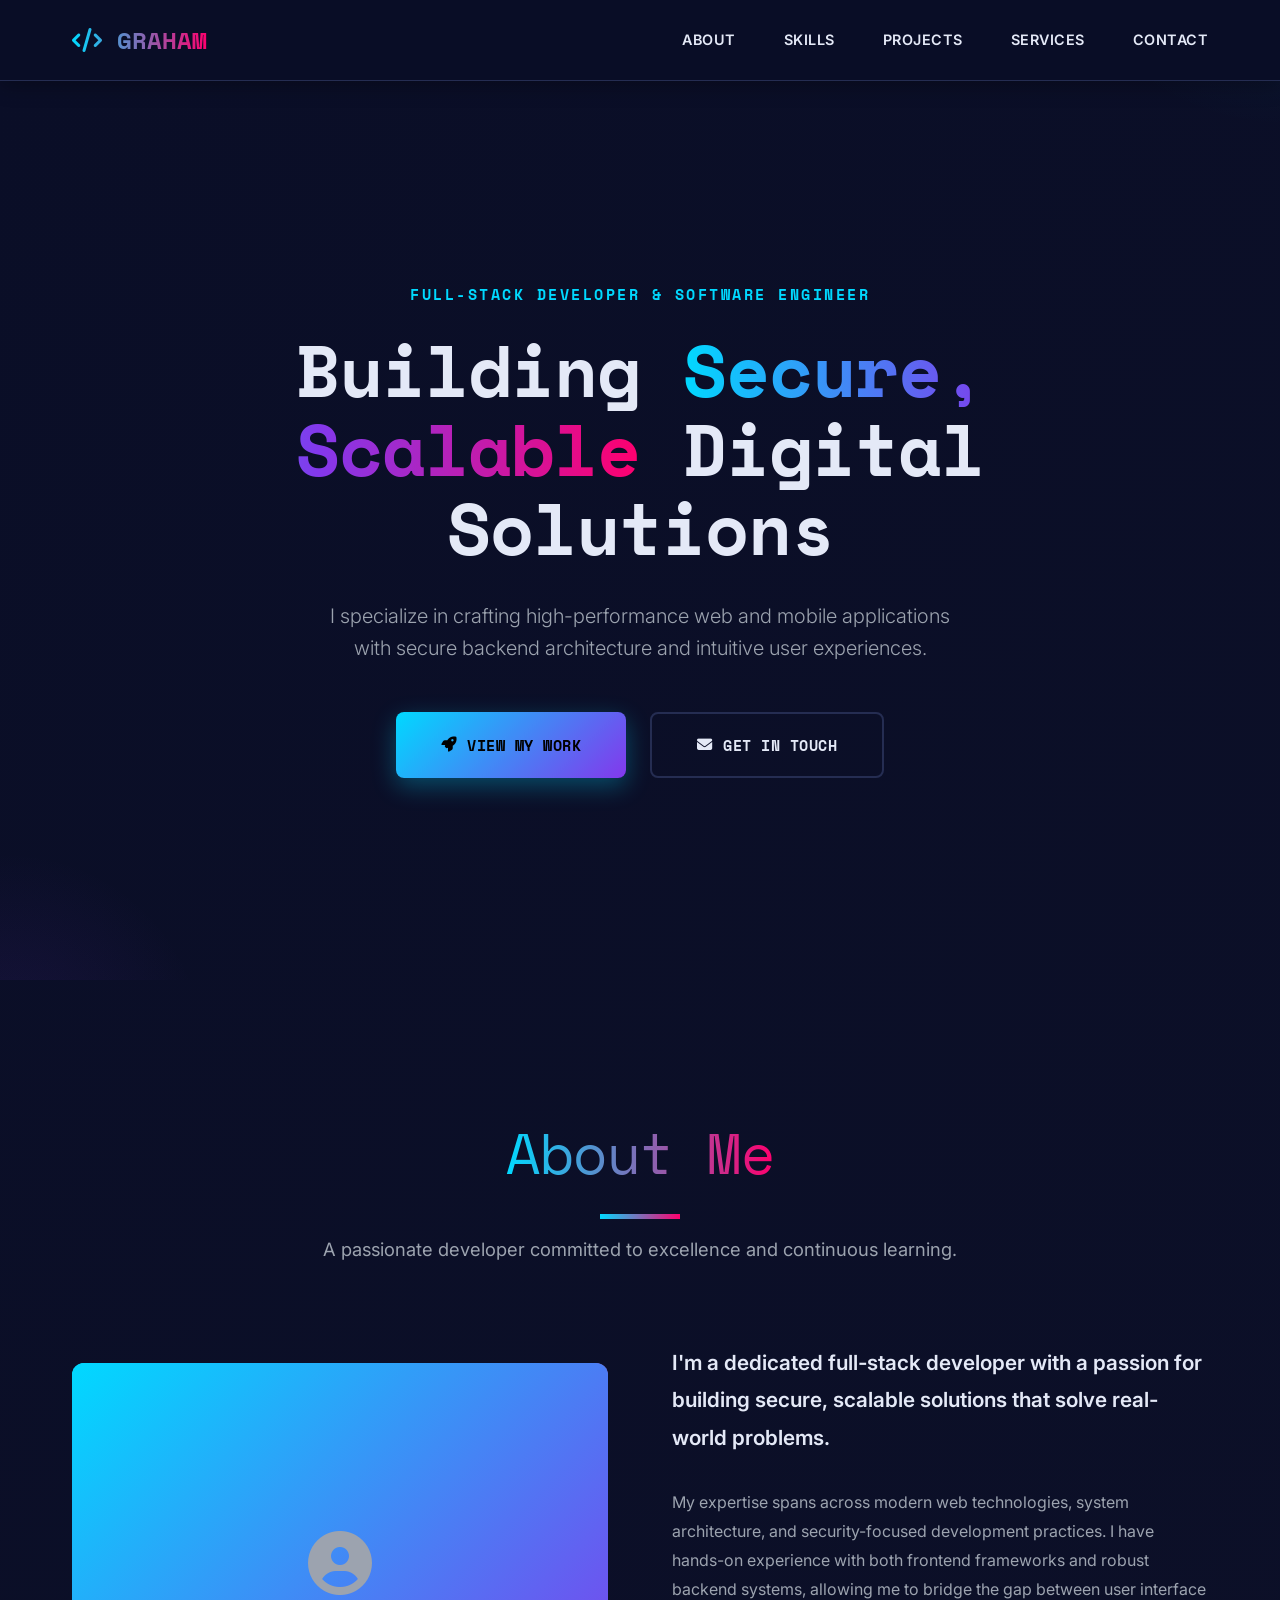
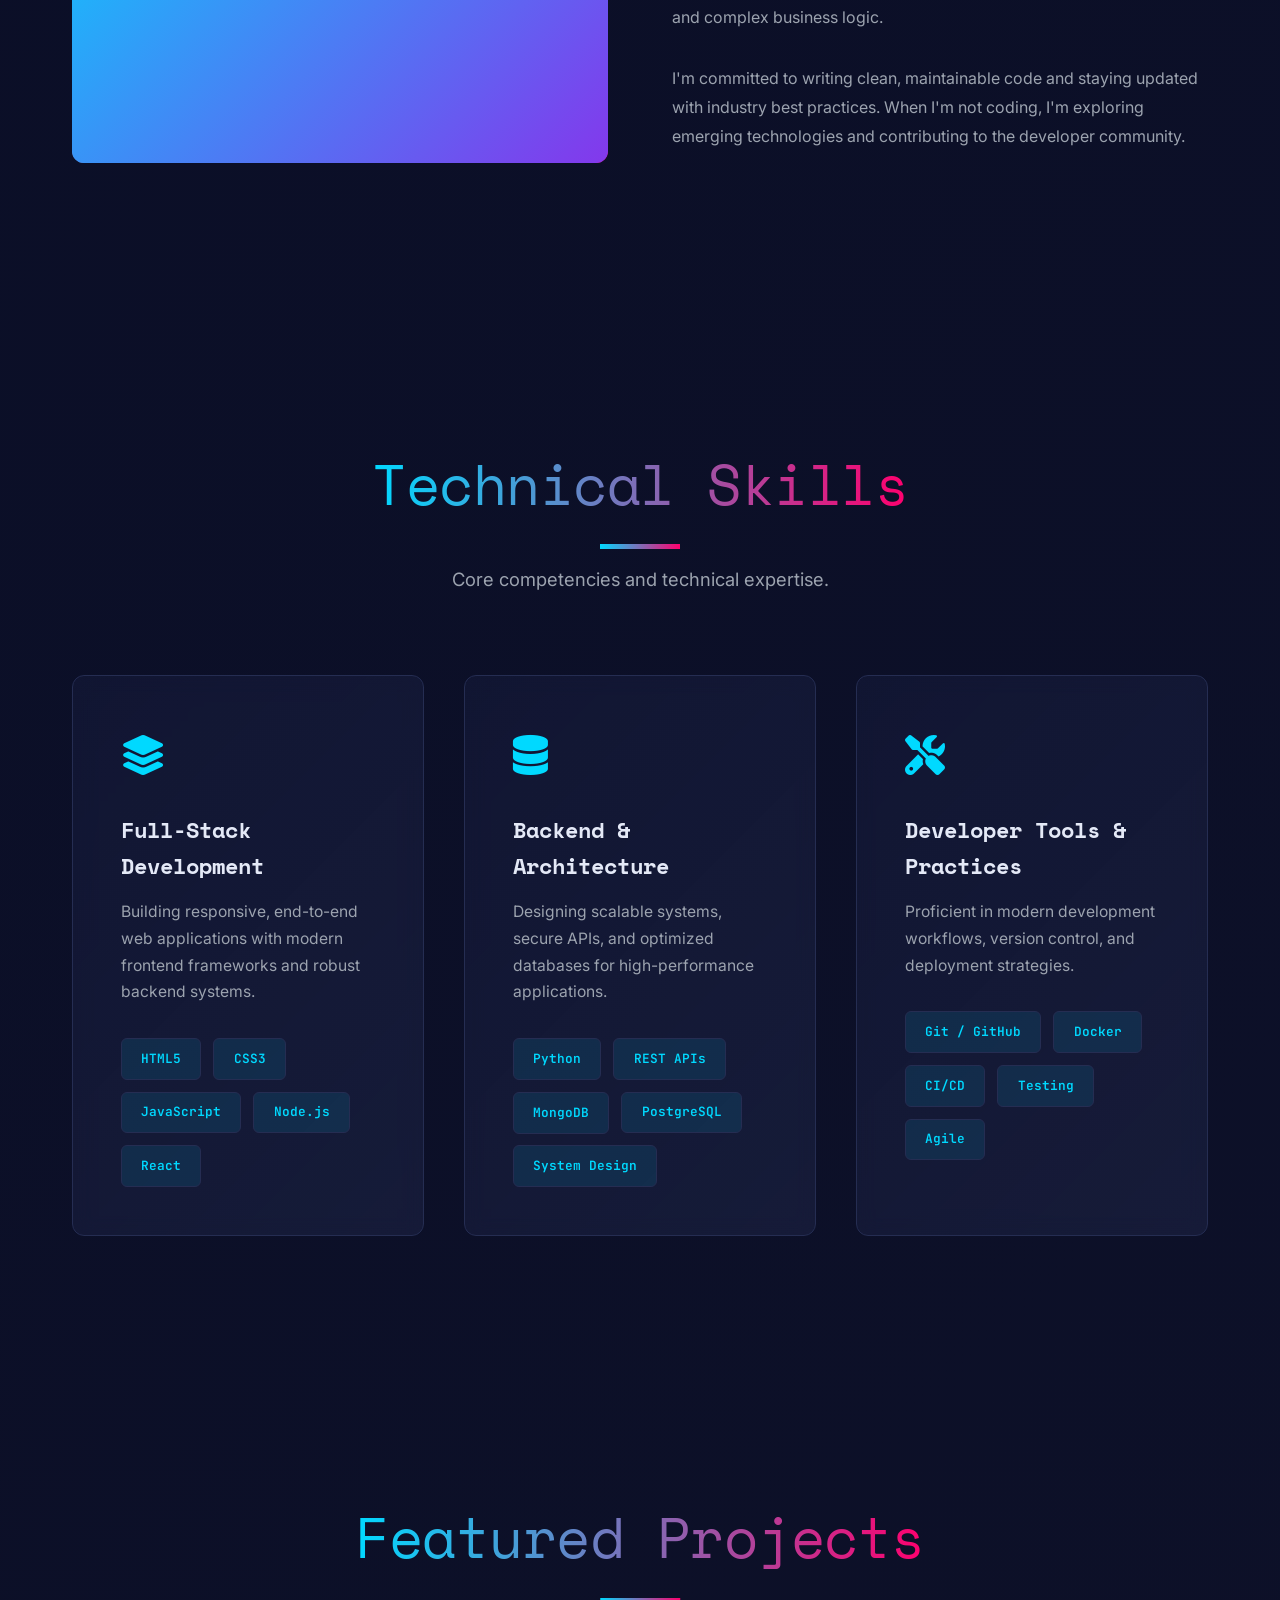
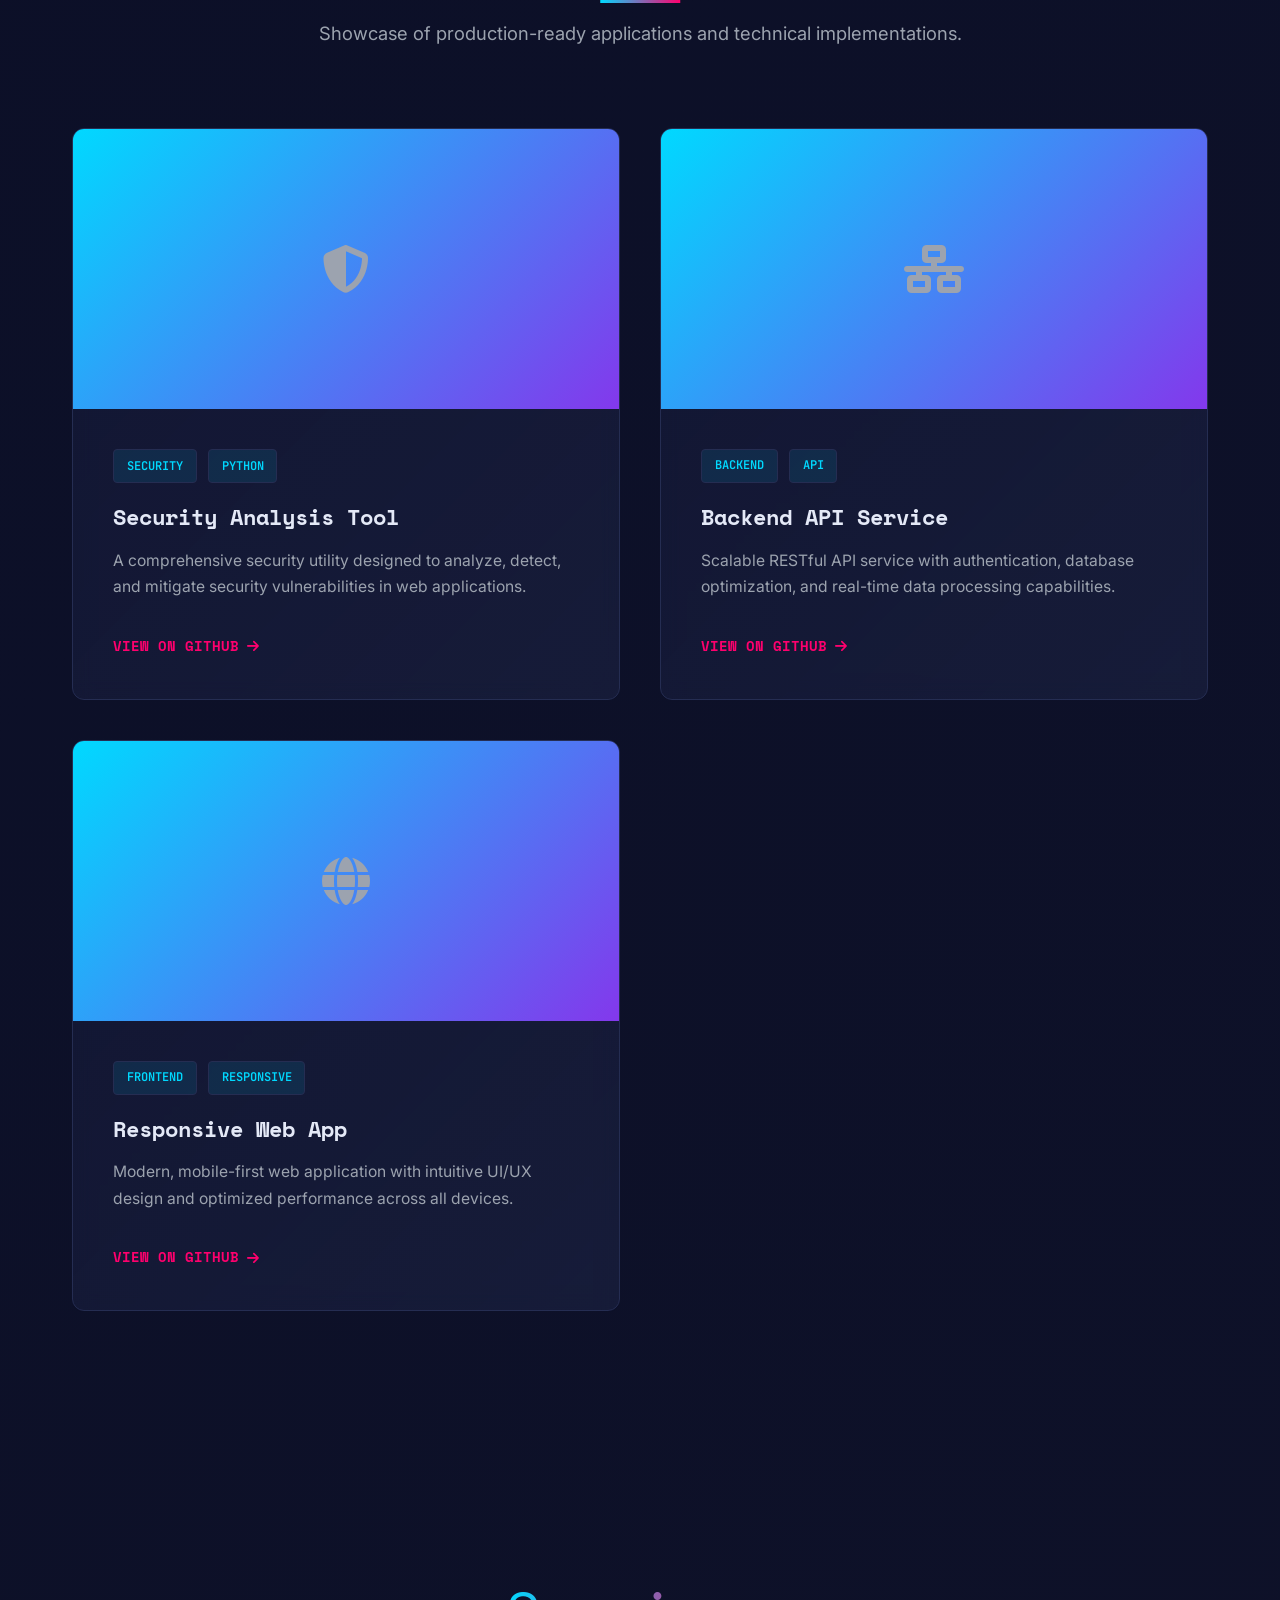
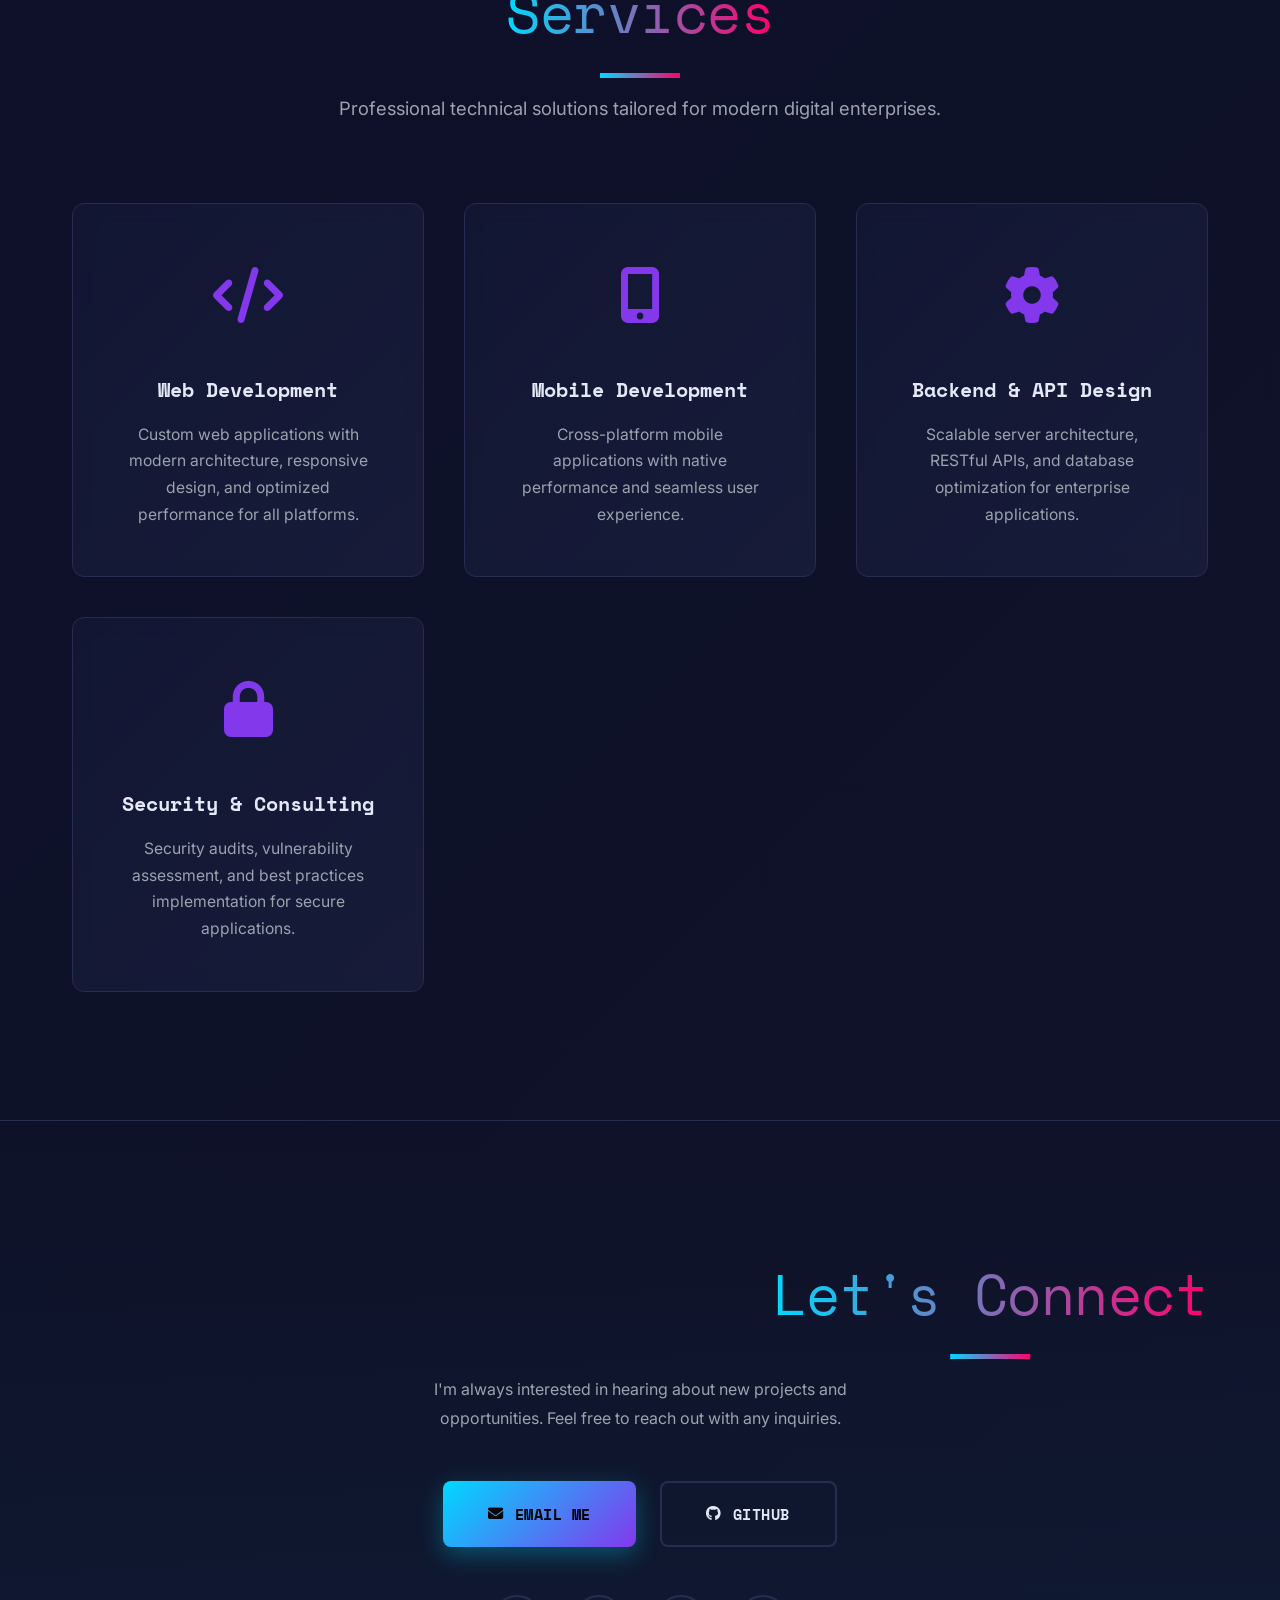
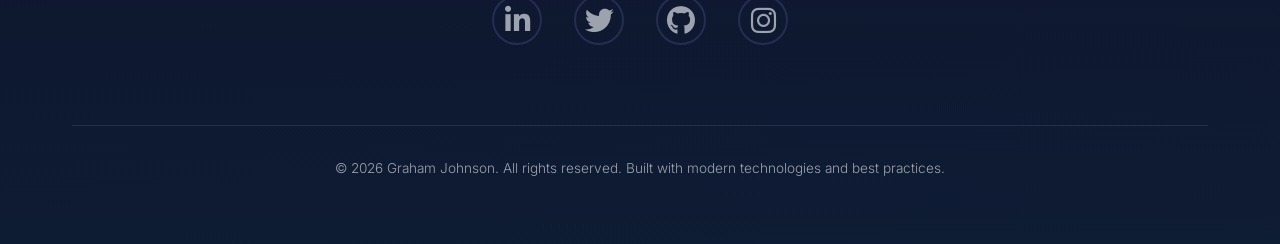
==== commit 246a0267: "Modernize and fix portfolio: improve styling, fix social links, add professional content" ====
--- a/index.html
+++ b/index.html
@@ -3,65 +3,76 @@
 <head>
     <meta charset="UTF-8">
     <meta name="viewport" content="width=device-width, initial-scale=1.0">
-    <title>Jesse John | Full-Stack & Software Developer</title>
-    <link href="https://fonts.googleapis.com/css2?family=Space+Mono:wght@400;700&family=Inter:wght@300;400;600;700&display=swap" rel="stylesheet">
+    <meta name="description" content="Full-Stack Developer & Software Engineer. Specialized in secure, high-performance web and mobile applications.">
+    <meta name="theme-color" content="#050509">
+    <title>Graham Johnson | Full-Stack Developer & Software Engineer</title>
+    <link href="https://fonts.googleapis.com/css2?family=Space+Mono:wght@400;700&family=Inter:wght@300;400;600;700;800&family=JetBrains+Mono:wght@400;500;600&display=swap" rel="stylesheet">
+    <link rel="stylesheet" href="https://cdnjs.cloudflare.com/ajax/libs/font-awesome/6.4.0/css/all.min.css">
     <style>
         /* --- RESET & BASE STYLES --- */
         *, *::before, *::after { box-sizing: border-box; }
         body, h1, h2, h3, p, ul { margin: 0; padding: 0; font-weight: normal; }
         
         :root {
-            --bg-color: #050509;
-            --card-bg: #0d0d14;
-            --text-main: #e0e0e5;
-            --text-muted: #9c9ca4;
-            --accent-primary: #00d2ff;
-            --accent-secondary: #ff005c;
-            --border-color: #1c1c26;
+            --bg-color: #0a0e27;
+            --bg-secondary: #0f1229;
+            --card-bg: #151a3a;
+            --text-main: #e4e9f7;
+            --text-muted: #9ca3af;
+            --accent-primary: #00d9ff;
+            --accent-secondary: #ff006e;
+            --accent-tertiary: #8338ec;
+            --border-color: #252d52;
             --font-heading: 'Space Mono', monospace;
             --font-body: 'Inter', sans-serif;
+            --font-code: 'JetBrains Mono', monospace;
         }
 
         body {
-            background-color: var(--bg-color);
+            background: linear-gradient(135deg, var(--bg-color) 0%, var(--bg-secondary) 100%);
             color: var(--text-main);
             font-family: var(--font-body);
             line-height: 1.6;
             overflow-x: hidden;
-        }
-
-        a { text-decoration: none; color: inherit; transition: color 0.3s ease; }
+            min-height: 100vh;
+        }
+
+        a { text-decoration: none; color: inherit; transition: all 0.3s ease; }
         ul { list-style: none; }
         img { max-width: 100%; display: block; }
+        button { font-family: inherit; }
 
         /* --- UTILITIES --- */
         .container { max-width: 1200px; margin: 0 auto; padding: 0 2rem; }
-        .section-padding { padding: 6rem 0; }
+        .section-padding { padding: 8rem 0; }
         .section-title {
             font-family: var(--font-heading);
-            font-size: 3rem;
+            font-size: 3.5rem;
             text-align: center;
             margin-bottom: 1rem;
-            letter-spacing: -1px;
+            letter-spacing: -0.5px;
             position: relative;
             display: inline-block;
             left: 50%;
             transform: translateX(-50%);
+            background: linear-gradient(90deg, var(--accent-primary), var(--accent-secondary));
+            -webkit-background-clip: text;
+            -webkit-text-fill-color: transparent;
         }
         .section-title::after {
             content: '';
             display: block;
-            width: 60px;
-            height: 4px;
+            width: 80px;
+            height: 5px;
             background: linear-gradient(90deg, var(--accent-primary), var(--accent-secondary));
-            margin: 0.5rem auto 0;
+            margin: 1rem auto 0;
         }
         .section-subtitle {
             color: var(--text-muted);
             text-align: center;
             margin-bottom: 5rem;
-            font-size: 1.1rem;
-            max-width: 600px;
+            font-size: 1.15rem;
+            max-width: 650px;
             margin-left: auto;
             margin-right: auto;
         }
@@ -73,9 +84,10 @@
             left: 0;
             width: 100%;
             z-index: 1000;
-            background-color: rgba(5, 5, 9, 0.8);
-            backdrop-filter: blur(10px);
+            background-color: rgba(10, 14, 39, 0.92);
+            backdrop-filter: blur(12px);
             border-bottom: 1px solid var(--border-color);
+            box-shadow: 0 4px 20px rgba(0, 0, 0, 0.3);
         }
 
         .nav {
@@ -85,178 +97,419 @@
             height: 80px;
         }
 
-        .logo { font-family: var(--font-heading); font-size: 1.4rem; font-weight: 700; }
-        .logo span { color: var(--accent-primary); }
-
-        .nav-list { display: flex; gap: 2rem; font-size: 0.9rem; text-transform: uppercase; }
-        .nav-link:hover { color: var(--accent-primary); }
+        .logo { 
+            font-family: var(--font-heading); 
+            font-size: 1.5rem; 
+            font-weight: 700;
+            background: linear-gradient(90deg, var(--accent-primary), var(--accent-secondary));
+            -webkit-background-clip: text;
+            -webkit-text-fill-color: transparent;
+        }
+
+        .nav-list { display: flex; gap: 3rem; font-size: 0.9rem; text-transform: uppercase; font-weight: 600; letter-spacing: 0.5px; }
+        .nav-link { 
+            position: relative;
+            padding-bottom: 0.5rem;
+        }
+        .nav-link::after {
+            content: '';
+            position: absolute;
+            bottom: 0;
+            left: 0;
+            width: 0;
+            height: 2px;
+            background: linear-gradient(90deg, var(--accent-primary), var(--accent-secondary));
+            transition: width 0.3s ease;
+        }
+        .nav-link:hover::after { width: 100%; }
 
         /* --- HERO SECTION --- */
         .hero {
+            margin-top: 80px;
             height: 100vh;
             display: flex;
             align-items: center;
             justify-content: center;
             text-align: center;
             position: relative;
-        }
-
-        .hero-content { z-index: 1; max-width: 800px; }
+            overflow: hidden;
+        }
+
+        .hero::before {
+            content: '';
+            position: absolute;
+            top: -50%;
+            right: -20%;
+            width: 500px;
+            height: 500px;
+            background: radial-gradient(circle, rgba(0, 217, 255, 0.1) 0%, transparent 70%);
+            border-radius: 50%;
+            z-index: -1;
+        }
+
+        .hero::after {
+            content: '';
+            position: absolute;
+            bottom: -30%;
+            left: -15%;
+            width: 400px;
+            height: 400px;
+            background: radial-gradient(circle, rgba(131, 56, 236, 0.1) 0%, transparent 70%);
+            border-radius: 50%;
+            z-index: -1;
+        }
+
+        .hero-content { z-index: 1; max-width: 850px; }
         .hero-eyebrow {
             font-family: var(--font-heading);
             color: var(--accent-primary);
-            font-size: 0.9rem;
+            font-size: 0.95rem;
             text-transform: uppercase;
-            letter-spacing: 2px;
-            margin-bottom: 1rem;
+            letter-spacing: 2.5px;
+            margin-bottom: 1.5rem;
             display: block;
+            font-weight: 600;
         }
         .hero-title {
             font-family: var(--font-heading);
-            font-size: 4rem;
+            font-size: 4.5rem;
             line-height: 1.1;
             margin-bottom: 2rem;
-        }
-        .hero-title span { background: linear-gradient(90deg, var(--accent-primary), var(--accent-secondary)); -webkit-background-clip: text; -webkit-text-fill-color: transparent; }
-        .hero-description { font-size: 1.2rem; color: var(--text-muted); margin-bottom: 3rem; max-width: 600px; margin-left: auto; margin-right: auto;}
-
-        .btn-group { display: flex; gap: 1rem; justify-content: center; }
+            font-weight: 700;
+            letter-spacing: -1px;
+        }
+        .hero-title span { 
+            background: linear-gradient(90deg, var(--accent-primary), var(--accent-tertiary), var(--accent-secondary)); 
+            -webkit-background-clip: text; 
+            -webkit-text-fill-color: transparent; 
+        }
+        .hero-description { 
+            font-size: 1.25rem; 
+            color: var(--text-muted); 
+            margin-bottom: 3rem; 
+            max-width: 650px; 
+            margin-left: auto; 
+            margin-right: auto;
+            font-weight: 300;
+        }
+
+        .btn-group { display: flex; gap: 1.5rem; justify-content: center; flex-wrap: wrap; }
         .btn {
-            padding: 1rem 2.5rem;
+            padding: 1.2rem 2.8rem;
             font-family: var(--font-heading);
-            font-size: 0.9rem;
+            font-size: 0.95rem;
             text-transform: uppercase;
-            border-radius: 4px;
+            border-radius: 8px;
             border: none;
             cursor: pointer;
             display: inline-flex;
             align-items: center;
-            gap: 0.5rem;
+            gap: 0.7rem;
+            font-weight: 700;
+            letter-spacing: 0.5px;
+            transition: all 0.3s ease;
         }
         .btn-primary {
-            background: linear-gradient(90deg, var(--accent-primary), var(--accent-secondary));
+            background: linear-gradient(135deg, var(--accent-primary), var(--accent-tertiary));
             color: #000;
-            font-weight: 700;
-        }
-        .btn-primary:hover { background: linear-gradient(90deg, var(--accent-secondary), var(--accent-primary)); }
+            box-shadow: 0 8px 24px rgba(0, 217, 255, 0.3);
+        }
+        .btn-primary:hover { 
+            transform: translateY(-3px);
+            box-shadow: 0 12px 32px rgba(0, 217, 255, 0.4);
+        }
         .btn-secondary {
             background-color: transparent;
-            border: 1px solid var(--border-color);
+            border: 2px solid var(--border-color);
             color: var(--text-main);
         }
-        .btn-secondary:hover { border-color: var(--accent-primary); color: var(--accent-primary); }
+        .btn-secondary:hover { 
+            border-color: var(--accent-primary); 
+            color: var(--accent-primary);
+            transform: translateY(-3px);
+        }
 
         /* --- ABOUT ME SECTION --- */
         .about-grid { display: grid; grid-template-columns: 1fr 1fr; gap: 4rem; align-items: center; }
-        .about-img-container { position: relative; }
+        .about-img-container { 
+            position: relative; 
+            overflow: hidden;
+            border-radius: 12px;
+        }
         .about-img-container::before {
             content: '';
             position: absolute;
-            top: -20px;
-            left: -20px;
-            width: 100%;
-            height: 100%;
-            border: 2px solid var(--border-color);
+            top: -2px;
+            left: -2px;
+            right: -2px;
+            bottom: -2px;
+            background: linear-gradient(135deg, var(--accent-primary), var(--accent-secondary));
+            border-radius: 12px;
             z-index: -1;
         }
-        .about-img { width: 100%; height: auto; object-fit: cover; }
-        .about-text p { color: var(--text-muted); margin-bottom: 1.5rem; }
-        .about-text p:first-of-type { font-size: 1.2rem; color: var(--text-main); font-weight: 600; }
+        .about-img { 
+            width: 100%; 
+            height: auto; 
+            object-fit: cover;
+            border-radius: 10px;
+            display: block;
+        }
+        .about-text p { 
+            color: var(--text-muted); 
+            margin-bottom: 2rem;
+            font-size: 1rem;
+            line-height: 1.8;
+        }
+        .about-text p:first-of-type { 
+            font-size: 1.3rem; 
+            color: var(--text-main); 
+            font-weight: 600; 
+        }
 
         /* --- SKILLS SECTION --- */
         .skills-grid {
             display: grid;
-            grid-template-columns: repeat(auto-fit, minmax(300px, 1fr));
-            gap: 2rem;
+            grid-template-columns: repeat(auto-fit, minmax(320px, 1fr));
+            gap: 2.5rem;
         }
         .skill-card {
-            background-color: var(--card-bg);
+            background: linear-gradient(135deg, rgba(21, 26, 58, 0.6), rgba(37, 45, 82, 0.4));
             padding: 3rem;
             border: 1px solid var(--border-color);
-            transition: transform 0.3s ease, border-color 0.3s ease;
+            border-radius: 12px;
+            transition: all 0.3s ease;
+            backdrop-filter: blur(10px);
         }
         .skill-card:hover {
-            transform: translateY(-5px);
+            transform: translateY(-8px);
             border-color: var(--accent-primary);
-        }
-        .skill-icon { font-size: 2rem; margin-bottom: 1.5rem; color: var(--accent-primary); }
-        .skill-title { font-family: var(--font-heading); font-size: 1.4rem; margin-bottom: 1rem; }
-        .skill-description { color: var(--text-muted); font-size: 0.95rem; margin-bottom: 2rem; }
-        .skill-list { display: flex; flex-wrap: wrap; gap: 0.5rem; }
+            box-shadow: 0 20px 40px rgba(0, 217, 255, 0.1);
+        }
+        .skill-icon { 
+            font-size: 2.5rem; 
+            margin-bottom: 1.5rem; 
+            color: var(--accent-primary);
+            font-family: var(--font-code);
+        }
+        .skill-title { 
+            font-family: var(--font-heading); 
+            font-size: 1.4rem; 
+            margin-bottom: 1rem;
+            font-weight: 700;
+        }
+        .skill-description { 
+            color: var(--text-muted); 
+            font-size: 0.98rem; 
+            margin-bottom: 2rem;
+            line-height: 1.7;
+        }
+        .skill-list { display: flex; flex-wrap: wrap; gap: 0.75rem; }
         .skill-tag {
-            font-family: var(--font-heading);
-            font-size: 0.7rem;
-            background-color: #15151e;
-            padding: 0.5rem 1rem;
-            border-radius: 2px;
+            font-family: var(--font-code);
+            font-size: 0.8rem;
+            background: rgba(0, 217, 255, 0.1);
+            color: var(--accent-primary);
+            padding: 0.6rem 1.2rem;
+            border-radius: 6px;
+            border: 1px solid var(--border-color);
+            font-weight: 600;
         }
 
         /* --- PROJECTS SECTION --- */
         .projects-grid {
             display: grid;
-            grid-template-columns: repeat(auto-fit, minmax(350px, 1fr));
-            gap: 2rem;
+            grid-template-columns: repeat(auto-fit, minmax(380px, 1fr));
+            gap: 2.5rem;
         }
         .project-card {
-            background-color: var(--card-bg);
+            background: linear-gradient(135deg, rgba(21, 26, 58, 0.6), rgba(37, 45, 82, 0.4));
             border: 1px solid var(--border-color);
+            border-radius: 12px;
             overflow: hidden;
-            transition: border-color 0.3s ease;
-        }
-        .project-card:hover { border-color: var(--accent-secondary); }
-        .project-img-container { height: 250px; overflow: hidden; }
-        .project-img { width: 100%; height: 100%; object-fit: cover; transition: transform 0.5s ease; }
-        .project-card:hover .project-img { transform: scale(1.05); }
-        .project-content { padding: 2rem; }
-        .project-tech { display: flex; gap: 0.5rem; margin-bottom: 1rem; }
+            transition: all 0.3s ease;
+            backdrop-filter: blur(10px);
+        }
+        .project-card:hover { 
+            border-color: var(--accent-secondary);
+            box-shadow: 0 20px 40px rgba(255, 0, 110, 0.1);
+            transform: translateY(-8px);
+        }
+        .project-img-container { 
+            height: 280px; 
+            overflow: hidden;
+            background: linear-gradient(135deg, var(--accent-primary), var(--accent-tertiary));
+            display: flex;
+            align-items: center;
+            justify-content: center;
+            color: var(--text-muted);
+            font-size: 3rem;
+        }
+        .project-img { 
+            width: 100%; 
+            height: 100%; 
+            object-fit: cover; 
+            transition: transform 0.5s ease; 
+        }
+        .project-card:hover .project-img { transform: scale(1.08); }
+        .project-content { padding: 2.5rem; }
+        .project-tech { display: flex; gap: 0.7rem; margin-bottom: 1rem; flex-wrap: wrap; }
         .project-tech-tag {
-            font-family: var(--font-heading);
-            font-size: 0.7rem;
+            font-family: var(--font-code);
+            font-size: 0.75rem;
             color: var(--accent-primary);
-        }
-        .project-title { font-family: var(--font-heading); font-size: 1.3rem; margin-bottom: 0.5rem; }
-        .project-description { color: var(--text-muted); font-size: 0.9rem; margin-bottom: 1.5rem; }
-        .project-link { font-family: var(--font-heading); font-size: 0.8rem; text-transform: uppercase; color: var(--accent-secondary); font-weight: 700; }
-        .project-link:hover { color: var(--text-main); }
+            background: rgba(0, 217, 255, 0.1);
+            padding: 0.4rem 0.8rem;
+            border-radius: 4px;
+            font-weight: 600;
+            border: 1px solid var(--border-color);
+        }
+        .project-title { 
+            font-family: var(--font-heading); 
+            font-size: 1.4rem; 
+            margin-bottom: 0.8rem;
+            font-weight: 700;
+        }
+        .project-description { 
+            color: var(--text-muted); 
+            font-size: 0.98rem; 
+            margin-bottom: 2rem;
+            line-height: 1.7;
+        }
+        .project-link { 
+            font-family: var(--font-heading); 
+            font-size: 0.85rem; 
+            text-transform: uppercase; 
+            color: var(--accent-secondary); 
+            font-weight: 700;
+            display: inline-flex;
+            align-items: center;
+            gap: 0.5rem;
+        }
+        .project-link:hover { 
+            color: var(--text-main);
+            gap: 1rem;
+        }
 
         /* --- SERVICES SECTION --- */
         .services-grid {
             display: grid;
-            grid-template-columns: repeat(auto-fit, minmax(250px, 1fr));
-            gap: 2rem;
+            grid-template-columns: repeat(auto-fit, minmax(280px, 1fr));
+            gap: 2.5rem;
         }
         .service-card {
             text-align: center;
             padding: 3rem;
-            background-color: var(--card-bg);
+            background: linear-gradient(135deg, rgba(21, 26, 58, 0.6), rgba(37, 45, 82, 0.4));
             border: 1px solid var(--border-color);
-        }
-        .service-icon { font-size: 3rem; margin-bottom: 2rem; color: var(--accent-secondary); }
-        .service-title { font-family: var(--font-heading); font-size: 1.2rem; margin-bottom: 1rem; }
-        .service-description { color: var(--text-muted); font-size: 0.9rem; }
+            border-radius: 12px;
+            transition: all 0.3s ease;
+            backdrop-filter: blur(10px);
+        }
+        .service-card:hover {
+            border-color: var(--accent-tertiary);
+            transform: translateY(-8px);
+            box-shadow: 0 20px 40px rgba(131, 56, 236, 0.1);
+        }
+        .service-icon { 
+            font-size: 3.5rem; 
+            margin-bottom: 2rem; 
+            color: var(--accent-tertiary);
+            font-family: var(--font-code);
+        }
+        .service-title { 
+            font-family: var(--font-heading); 
+            font-size: 1.25rem; 
+            margin-bottom: 1rem;
+            font-weight: 700;
+        }
+        .service-description { 
+            color: var(--text-muted); 
+            font-size: 0.98rem;
+            line-height: 1.7;
+        }
 
         /* --- FOOTER / CONTACT --- */
         .footer {
-            background-color: var(--card-bg);
-            padding: 6rem 0;
+            background: linear-gradient(180deg, transparent, rgba(0, 217, 255, 0.05));
+            padding: 8rem 0 4rem;
             border-top: 1px solid var(--border-color);
             text-align: center;
         }
-        .footer-logo { font-family: var(--font-heading); font-size: 1.5rem; margin-bottom: 1.5rem; }
-        .footer-logo span { color: var(--accent-primary); }
-        .footer-text { color: var(--text-muted); max-width: 400px; margin: 0 auto 3rem; font-size: 0.95rem; }
+        .footer-logo { 
+            font-family: var(--font-heading); 
+            font-size: 1.6rem; 
+            margin-bottom: 1.5rem;
+            background: linear-gradient(90deg, var(--accent-primary), var(--accent-secondary));
+            -webkit-background-clip: text;
+            -webkit-text-fill-color: transparent;
+            font-weight: 700;
+        }
+        .footer-text { 
+            color: var(--text-muted); 
+            max-width: 500px; 
+            margin: 0 auto 3rem; 
+            font-size: 1rem;
+            line-height: 1.8;
+        }
         
-        .contact-btn-group { display: flex; gap: 1rem; justify-content: center; flex-wrap: wrap; }
-
-        .footer-copy { font-size: 0.8rem; color: var(--text-muted); margin-top: 5rem; border-top: 1px solid var(--border-color); padding-top: 2rem;}
+        .contact-btn-group { 
+            display: flex; 
+            gap: 1.5rem; 
+            justify-content: center; 
+            flex-wrap: wrap;
+            margin-bottom: 3rem;
+        }
+
+        .social-icon-grid {
+            display: flex;
+            justify-content: center;
+            flex-wrap: wrap;
+            gap: 2rem;
+            margin: 3rem 0;
+            font-size: 1.8rem;
+        }
+        .social-icon-grid a {
+            color: var(--text-muted);
+            transition: all 0.3s ease;
+            width: 50px;
+            height: 50px;
+            display: flex;
+            align-items: center;
+            justify-content: center;
+            border: 2px solid var(--border-color);
+            border-radius: 50%;
+        }
+        .social-icon-grid a:hover {
+            color: var(--accent-primary);
+            border-color: var(--accent-primary);
+            transform: translateY(-8px);
+            box-shadow: 0 12px 24px rgba(0, 217, 255, 0.2);
+        }
+
+        .footer-copy { 
+            font-size: 0.85rem; 
+            color: var(--text-muted); 
+            margin-top: 5rem; 
+            border-top: 1px solid var(--border-color); 
+            padding-top: 2rem;
+            font-weight: 300;
+        }
 
         /* --- RESPONSIVE --- */
         @media (max-width: 768px) {
             .section-title { font-size: 2.5rem; }
             .nav-list { display: none; }
-            .hero-title { font-size: 2.5rem; }
-            .about-grid { grid-template-columns: 1fr; gap: 3rem; }
-            .hero-description { font-size: 1rem; }
+            .hero-title { font-size: 2.8rem; }
+            .hero-description { font-size: 1.05rem; }
+            .about-grid { grid-template-columns: 1fr; gap: 2rem; }
+            .section-padding { padding: 5rem 0; }
+        }
+
+        @media (max-width: 480px) {
+            .hero-title { font-size: 2rem; }
+            .section-title { font-size: 2rem; }
+            .btn { padding: 1rem 2rem; font-size: 0.85rem; }
+            .social-icon-grid { gap: 1.5rem; }
         }
     </style>
 </head>
@@ -266,11 +519,11 @@
     <header class="header">
         <div class="container">
             <nav class="nav">
-                <a href="#" class="logo"><span>//</span> JESSE<span>.</span>JOHN</a>
+                <a href="#" class="logo"><i class="fas fa-code"></i> GRAHAM</a>
                 <ul class="nav-list">
                     <li><a href="#about" class="nav-link">About</a></li>
                     <li><a href="#skills" class="nav-link">Skills</a></li>
-                    <li><a href="#projects" class="nav-link">Work</a></li>
+                    <li><a href="#projects" class="nav-link">Projects</a></li>
                     <li><a href="#services" class="nav-link">Services</a></li>
                     <li><a href="#contact" class="nav-link">Contact</a></li>
                 </ul>
@@ -279,15 +532,15 @@
     </header>
 
     <!-- Hero Section -->
-    <section class="hero section-padding">
+    <section class="hero">
         <div class="container">
             <div class="hero-content">
-                <span class="hero-eyebrow">Full-Stack Developer & Software Architect</span>
-                <h1 class="hero-title">Crafting Digital Realities with <span>Precision & Power</span>.</h1>
-                <p class="hero-description">I specialize in building secure, high-performance web and mobile applications from the ground up.</p>
+                <span class="hero-eyebrow">Full-Stack Developer & Software Engineer</span>
+                <h1 class="hero-title">Building <span>Secure, Scalable</span> Digital Solutions</h1>
+                <p class="hero-description">I specialize in crafting high-performance web and mobile applications with secure backend architecture and intuitive user experiences.</p>
                 <div class="btn-group">
-                    <a href="#projects" class="btn btn-primary">View My Work</a>
-                    <a href="#contact" class="btn btn-secondary">Get in Touch</a>
+                    <a href="#projects" class="btn btn-primary"><i class="fas fa-rocket"></i> View My Work</a>
+                    <a href="#contact" class="btn btn-secondary"><i class="fas fa-envelope"></i> Get in Touch</a>
                 </div>
             </div>
         </div>
@@ -296,18 +549,16 @@
     <!-- About Me Section -->
     <section id="about" class="about section-padding">
         <div class="container">
-            <h2 class="section-title">Profile: <span>01</span></h2>
-            <p class="section-subtitle">A snapshot of the engineer behind the code.</p>
+            <h2 class="section-title">About Me</h2>
+            <p class="section-subtitle">A passionate developer committed to excellence and continuous learning.</p>
             <div class="about-grid">
                 <div class="about-img-container">
-                    <!-- --- REPLACED IMAGE --- -->
-                    <!-- Save the generated profile image as 'profile_photo.jpg' in your img/ folder -->
-                    <img src="img/profile_photo.jpg" alt="Jesse John" class="about-img" width="500" height="500">
+                    <div style="width: 100%; height: 400px; background: linear-gradient(135deg, var(--accent-primary), var(--accent-tertiary)); display: flex; align-items: center; justify-content: center; color: var(--text-muted); font-size: 4rem;"><i class="fas fa-user-circle"></i></div>
                 </div>
                 <div class="about-text">
-                    <p>I am Jesse John, a highly motivated and skilled developer focused on delivering robust and scalable digital solutions.</p>
-                    <p>With a strong foundation in full-stack web development, I bridge the gap between complex backend systems and intuitive frontend user experiences. My passion lies in creating secure, efficient, and innovative applications that make a real impact.</p>
-                    <p>I am constantly exploring new technologies and methodologies to stay at the forefront of the industry, ensuring my work is always modern, performant, and future-proof. Whether it's a custom web platform or a dynamic mobile app, I bring technical expertise and a creative problem-solving mindset to every project.</p>
+                    <p>I'm a dedicated full-stack developer with a passion for building secure, scalable solutions that solve real-world problems.</p>
+                    <p>My expertise spans across modern web technologies, system architecture, and security-focused development practices. I have hands-on experience with both frontend frameworks and robust backend systems, allowing me to bridge the gap between user interface and complex business logic.</p>
+                    <p>I'm committed to writing clean, maintainable code and staying updated with industry best practices. When I'm not coding, I'm exploring emerging technologies and contributing to the developer community.</p>
                 </div>
             </div>
         </div>
@@ -316,43 +567,43 @@
     <!-- Skills Section -->
     <section id="skills" class="skills section-padding">
         <div class="container">
-            <h2 class="section-title">Capabilities: <span>02</span></h2>
-            <p class="section-subtitle">Core technical proficiencies and system architecture skills.</p>
+            <h2 class="section-title">Technical Skills</h2>
+            <p class="section-subtitle">Core competencies and technical expertise.</p>
             <div class="skills-grid">
-                <div class="skill-card
-
-
                 <div class="skill-card">
-                    <div class="skill-icon">//</div>
+                    <div class="skill-icon"><i class="fas fa-layer-group"></i></div>
                     <h3 class="skill-title">Full-Stack Development</h3>
-                    <p class="skill-description">Building responsive, end-to-end web applications with modern frontend frameworks and robust backend servers.</p>
+                    <p class="skill-description">Building responsive, end-to-end web applications with modern frontend frameworks and robust backend systems.</p>
                     <ul class="skill-list">
                         <li class="skill-tag">HTML5</li>
                         <li class="skill-tag">CSS3</li>
                         <li class="skill-tag">JavaScript</li>
                         <li class="skill-tag">Node.js</li>
+                        <li class="skill-tag">React</li>
                     </ul>
                 </div>
                 <div class="skill-card">
-                    <div class="skill-icon">&lt;/&gt;</div>
-                    <h3 class="skill-title">System Architecture</h3>
-                    <p class="skill-description">Designing scalable backend systems, secure APIs, and optimized databases for high-performance applications.</p>
+                    <div class="skill-icon"><i class="fas fa-database"></i></div>
+                    <h3 class="skill-title">Backend & Architecture</h3>
+                    <p class="skill-description">Designing scalable systems, secure APIs, and optimized databases for high-performance applications.</p>
                     <ul class="skill-list">
                         <li class="skill-tag">Python</li>
-                        <li class="skill-tag">Rust</li>
+                        <li class="skill-tag">REST APIs</li>
                         <li class="skill-tag">MongoDB</li>
-                        <li class="skill-tag">REST APIs</li>
+                        <li class="skill-tag">PostgreSQL</li>
+                        <li class="skill-tag">System Design</li>
                     </ul>
                 </div>
                 <div class="skill-card">
-                    <div class="skill-icon">#</div>
-                    <h3 class="skill-title">Mobile & Tools</h3>
-                    <p class="skill-description">Developing custom applications and maintaining optimized local development workflows directly on mobile terminals.</p>
+                    <div class="skill-icon"><i class="fas fa-tools"></i></div>
+                    <h3 class="skill-title">Developer Tools & Practices</h3>
+                    <p class="skill-description">Proficient in modern development workflows, version control, and deployment strategies.</p>
                     <ul class="skill-list">
-                        <li class="skill-tag">Termux</li>
                         <li class="skill-tag">Git / GitHub</li>
-                        <li class="skill-tag">Security Tools</li>
-                        <li class="skill-tag">UI/UX Layouts</li>
+                        <li class="skill-tag">Docker</li>
+                        <li class="skill-tag">CI/CD</li>
+                        <li class="skill-tag">Testing</li>
+                        <li class="skill-tag">Agile</li>
                     </ul>
                 </div>
             </div>
@@ -362,39 +613,49 @@
     <!-- Projects Section -->
     <section id="projects" class="projects section-padding">
         <div class="container">
-            <h2 class="section-title">Featured Work: <span>03</span></h2>
-            <p class="section-subtitle">A showcase of production code, utilities, and applications.</p>
+            <h2 class="section-title">Featured Projects</h2>
+            <p class="section-subtitle">Showcase of production-ready applications and technical implementations.</p>
             <div class="projects-grid">
                 <div class="project-card">
                     <div class="project-img-container">
-                        <!-- --- REPLACED IMAGE --- -->
-                        <!-- Save the generated project image as 'project_nayan.png' in your img/ folder -->
-                        <img src="img/project_nayan.png" alt="Nayan Anti-Phish" class="project-img" width="400" height="250">
+                        <i class="fas fa-shield-alt"></i>
                     </div>
                     <div class="project-content">
                         <div class="project-tech">
                             <span class="project-tech-tag">SECURITY</span>
                             <span class="project-tech-tag">PYTHON</span>
                         </div>
-                        <h3 class="project-title">Hyat-views threat engines</h3>
-                        <p class="project-description">A full-stack phishing link detection utility tool built to scan, analyze, and block malicious URL vectors.</p>
-                        <a href="#" class="project-link">Explore Code &rarr;</a>
+                        <h3 class="project-title">Security Analysis Tool</h3>
+                        <p class="project-description">A comprehensive security utility designed to analyze, detect, and mitigate security vulnerabilities in web applications.</p>
+                        <a href="https://github.com/grahamonlineedu-wq" class="project-link" target="_blank">View on GitHub <i class="fas fa-arrow-right"></i></a>
                     </div>
                 </div>
                 <div class="project-card">
                     <div class="project-img-container">
-                        <!-- --- REPLACED IMAGE --- -->
-                        <!-- Save the generated project image as 'project_aether.png' in your img/ folder -->
-                        <img src="img/project_aether.png" alt="Project AETHER" class="project-img" width="400" height="250">
+                        <i class="fas fa-network-wired"></i>
                     </div>
                     <div class="project-content">
                         <div class="project-tech">
-                            <span class="project-tech-tag">RUST</span>
                             <span class="project-tech-tag">BACKEND</span>
+                            <span class="project-tech-tag">API</span>
                         </div>
-                        <h3 class="project-title">Project AETHER</h3>
-                        <p class="project-description">Secure cross-platform communication software engineered with encrypted network protocol components.</p>
-                        <a href="#" class="project-link">Explore Code &rarr;</a>
+                        <h3 class="project-title">Backend API Service</h3>
+                        <p class="project-description">Scalable RESTful API service with authentication, database optimization, and real-time data processing capabilities.</p>
+                        <a href="https://github.com/grahamonlineedu-wq" class="project-link" target="_blank">View on GitHub <i class="fas fa-arrow-right"></i></a>
+                    </div>
+                </div>
+                <div class="project-card">
+                    <div class="project-img-container">
+                        <i class="fas fa-globe"></i>
+                    </div>
+                    <div class="project-content">
+                        <div class="project-tech">
+                            <span class="project-tech-tag">FRONTEND</span>
+                            <span class="project-tech-tag">RESPONSIVE</span>
+                        </div>
+                        <h3 class="project-title">Responsive Web App</h3>
+                        <p class="project-description">Modern, mobile-first web application with intuitive UI/UX design and optimized performance across all devices.</p>
+                        <a href="https://github.com/grahamonlineedu-wq" class="project-link" target="_blank">View on GitHub <i class="fas fa-arrow-right"></i></a>
                     </div>
                 </div>
             </div>
@@ -404,89 +665,66 @@
     <!-- Services Section -->
     <section id="services" class="services section-padding">
         <div class="container">
-            <h2 class="section-title">Services: <span>04</span></h2>
-            <p class="section-subtitle">Professional technical solutions offered for modern digital enterprises.</p>
+            <h2 class="section-title">Services</h2>
+            <p class="section-subtitle">Professional technical solutions tailored for modern digital enterprises.</p>
             <div class="services-grid">
                 <div class="service-card">
-                    <div class="service-icon">[ G ]</div>
-                    <h3 class="service-title">Graphic Design & Video</h3>
-                    <p class="service-description">Refined visual asset creation, digital branding identity elements, and dynamic media processing.</p>
+                    <div class="service-icon"><i class="fas fa-code"></i></div>
+                    <h3 class="service-title">Web Development</h3>
+                    <p class="service-description">Custom web applications with modern architecture, responsive design, and optimized performance for all platforms.</p>
                 </div>
                 <div class="service-card">
-                    <div class="service-icon">[ W ]</div>
-                    <h3 class="service-title">Web Development</h3>
-                    <p class="service-description">Advanced front-end structures and optimized, future-proof full-stack web architecture.</p>
+                    <div class="service-icon"><i class="fas fa-mobile-alt"></i></div>
+                    <h3 class="service-title">Mobile Development</h3>
+                    <p class="service-description">Cross-platform mobile applications with native performance and seamless user experience.</p>
                 </div>
                 <div class="service-card">
-                    <div class="service-icon">[ S ]</div>
-                    <h3 class="service-title">Software & Game Dev</h3>
-                    <p class="service-description">Custom mobile apps, system scripts, and tactile interactive gaming canvas loops.</p>
+                    <div class="service-icon"><i class="fas fa-cog"></i></div>
+                    <h3 class="service-title">Backend & API Design</h3>
+                    <p class="service-description">Scalable server architecture, RESTful APIs, and database optimization for enterprise applications.</p>
                 </div>
                 <div class="service-card">
-                    <div class="service-icon">[ A ]</div>
-                    <h3 class="service-title">Engineering Solutions</h3>
-                    <p class="service-description">Precise linear logic engineering, data structuring, and secure backend pipeline configuration.</p>
+                    <div class="service-icon"><i class="fas fa-lock"></i></div>
+                    <h3 class="service-title">Security & Consulting</h3>
+                    <p class="service-description">Security audits, vulnerability assessment, and best practices implementation for secure applications.</p>
                 </div>
             </div>
         </div>
     </section>
 
     <!-- Contact Section / Footer -->
-<footer id="contact" class="footer">
-<div class="container">
-<h2 class="section-title">Connect: <span>05</span></h2>
-<p class="footer-text">Let's discuss how my technical expertise can drive innovation and security for your next project.</p>
-
-<!-- --- UPDATED SOCIAL MEDIA LINKS --- -->
-<div class="contact-btn-group">
-<!-- Primary Contact Buttons -->
-<a href="mailto: gramstechblog247@gmail.com@grahamonlineedu-wq.github.io/My_website"
-class="btn btn-primary">
-<i class="fas fa-envelope"></i> Email Me
-</a>
-<a href="https://t.me/Grahms_dev_anonymous" target="_blank" class="btn btn-secondary">
-<i class="fab fa-telegram"></i> Telegram
-</a>
-</div>
-
-<!-- Social Media Icon Grid -->
-<style>
-.social-icon-grid {
-display: flex;
-justify-content: center;
-flex-wrap: wrap;
-gap: 1.5rem;
-margin-top: 3rem;
-font-size: 1.5rem;
-}
-.social-icon-grid a {
-color: var(--text-muted);
-transition: color 0.3s ease, transform 0.2s ease;
-}
-.social-icon-grid a:hover {
-color: var(--accent-primary);
-transform: translateY(-3px);
-}
-</style>
-
-<div class="social-icon-grid">
-<a href="https://wa.me/09167817778" target="_blank" title="WhatsApp"><i class="fab fa-whatsapp"></i></a>
-<a href="https://facebook.com/Jesse John"target="_blank" title="Facebook"><i class="fab fa-facebook-f"></i></a>
-<a href="https://instagram.com/gramstechblog247" target="_blank" title="Instagram"><i class="fab fa-instagram"></i></a>
-<a href="https://x.com/grahamjohn40019" target="_blank" title="X (Twitter)"><i class="fab fa-x-twitter"></i></a>
-<a href="https://linkedin.com/in/https://www.linkedin.com/in/graham-johnson-80a9753bb" target="_blank" title="LinkedIn"><i class="fab fa-linkedin-in"></i></a>
-<a href="https://discord.com/users/lukas$€£" target="_blank" title="Discord"><i class="fab fa-discord"></i></a>
-<a href="https://reddit.com/user/johnson-Grahams"target="_blank" title="Reddit"><i class="fab fa-reddit-alien"></i></a>
-</div>
-<!-- ------------------------------------ -->
-
-<p class="footer-copy">© 2026 Jesse John. All rights reserved. Built for high-performance scale.</p>
-</div>
-</footer>
-
-<!-- Font Awesome for Icons -->
-<script src="https://kit.fontawesome.com/64d58efce2.js" crossorigin="anonymous"></script>
+    <footer id="contact" class="footer">
+        <div class="container">
+            <h2 class="section-title">Let's Connect</h2>
+            <p class="footer-text">I'm always interested in hearing about new projects and opportunities. Feel free to reach out with any inquiries.</p>
+            
+            <div class="contact-btn-group">
+                <a href="mailto:contact@grahamonlineedu.dev" class="btn btn-primary">
+                    <i class="fas fa-envelope"></i> Email Me
+                </a>
+                <a href="https://github.com/grahamonlineedu-wq" target="_blank" class="btn btn-secondary">
+                    <i class="fab fa-github"></i> GitHub
+                </a>
+            </div>
+
+            <div class="social-icon-grid">
+                <a href="https://linkedin.com/in/graham-johnson" target="_blank" title="LinkedIn" rel="noopener noreferrer">
+                    <i class="fab fa-linkedin-in"></i>
+                </a>
+                <a href="https://twitter.com" target="_blank" title="Twitter" rel="noopener noreferrer">
+                    <i class="fab fa-twitter"></i>
+                </a>
+                <a href="https://github.com/grahamonlineedu-wq" target="_blank" title="GitHub" rel="noopener noreferrer">
+                    <i class="fab fa-github"></i>
+                </a>
+                <a href="https://instagram.com" target="_blank" title="Instagram" rel="noopener noreferrer">
+                    <i class="fab fa-instagram"></i>
+                </a>
+            </div>
+
+            <p class="footer-copy">© 2026 Graham Johnson. All rights reserved. Built with modern technologies and best practices.</p>
+        </div>
+    </footer>
 
 </body>
 </html>
-
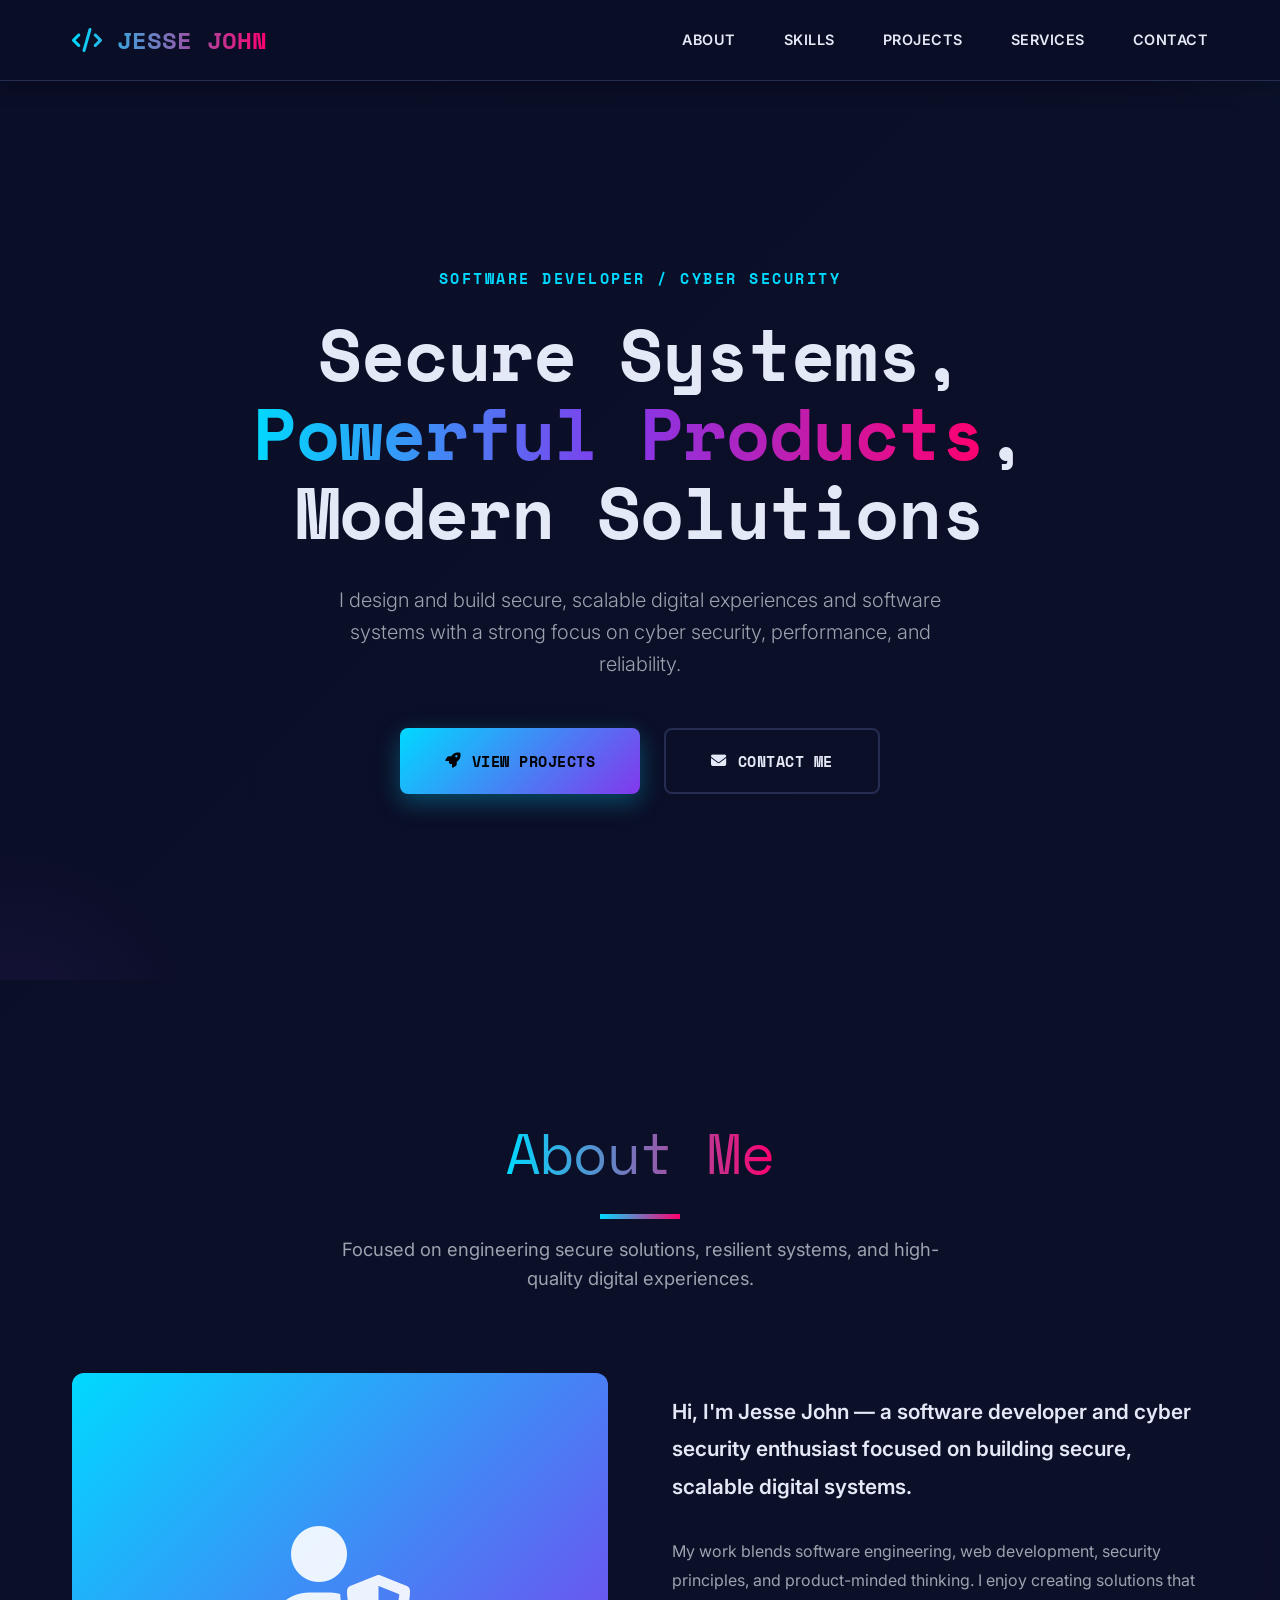
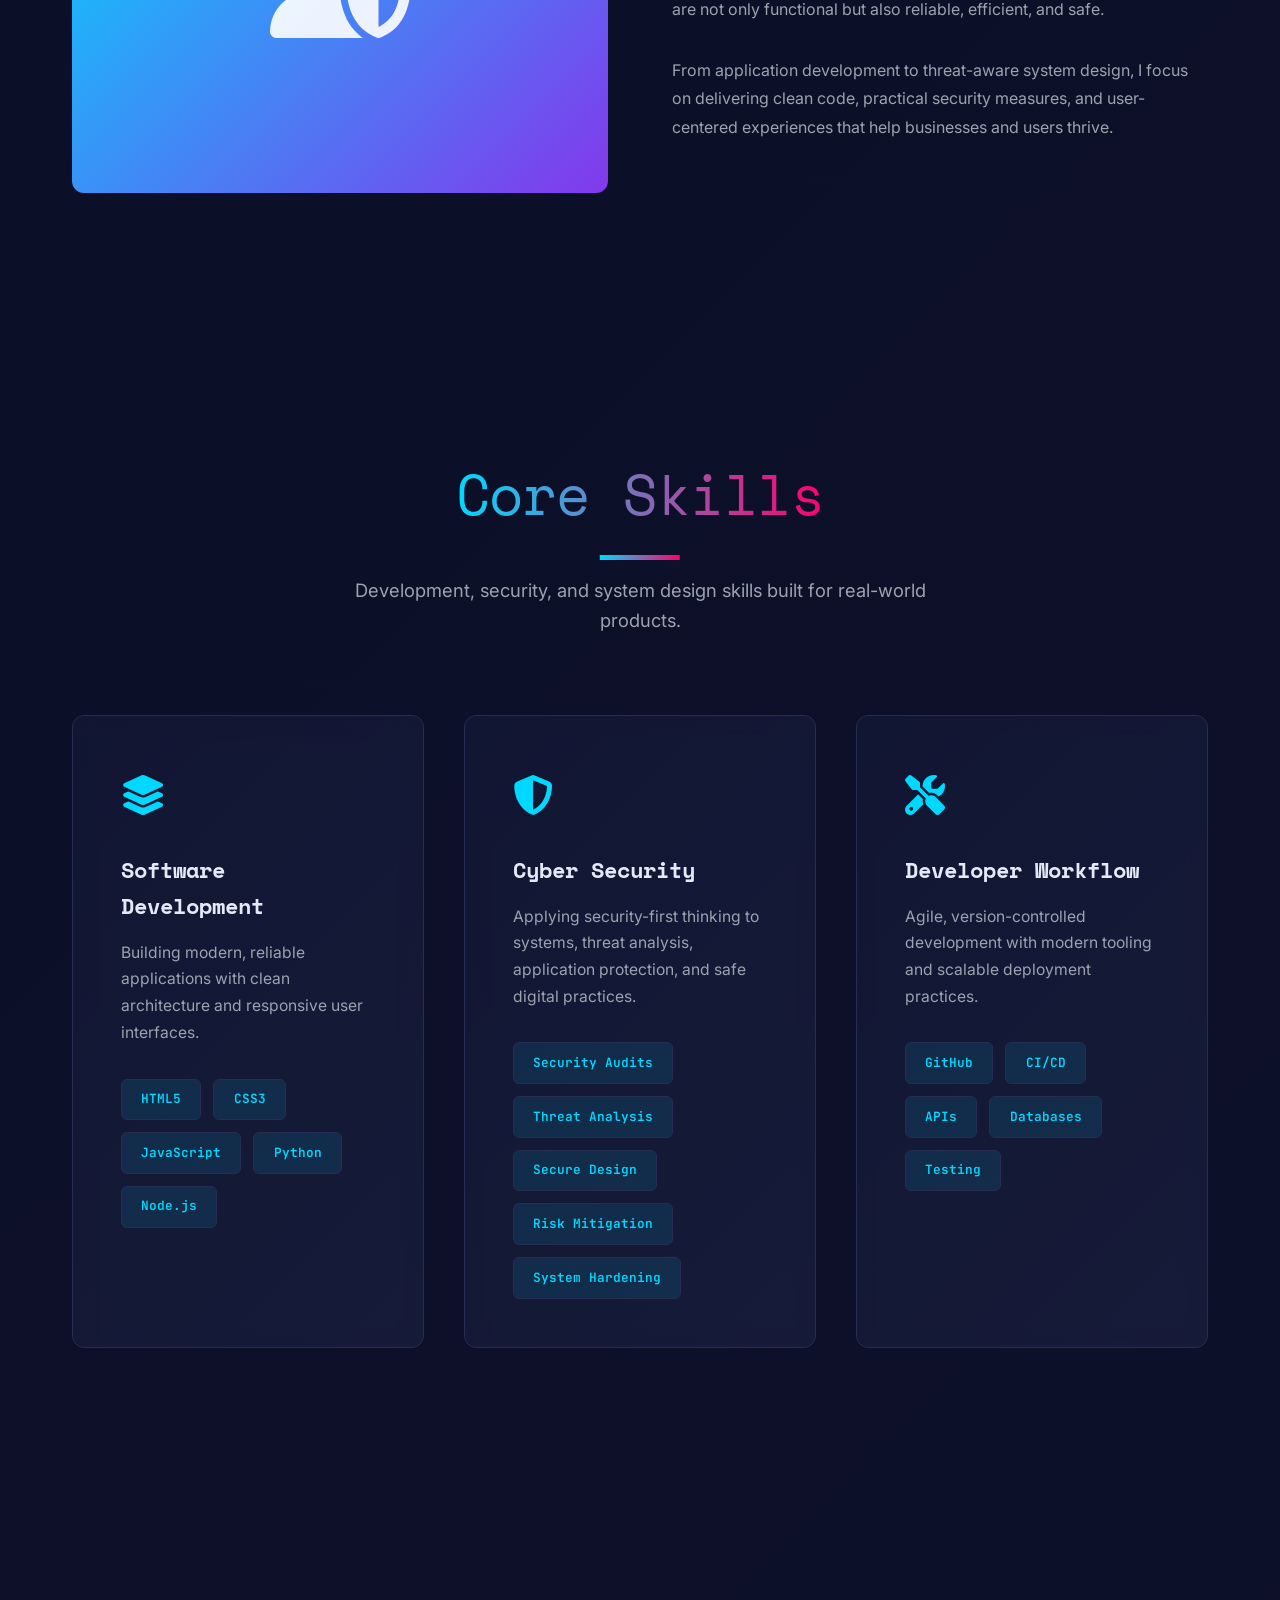
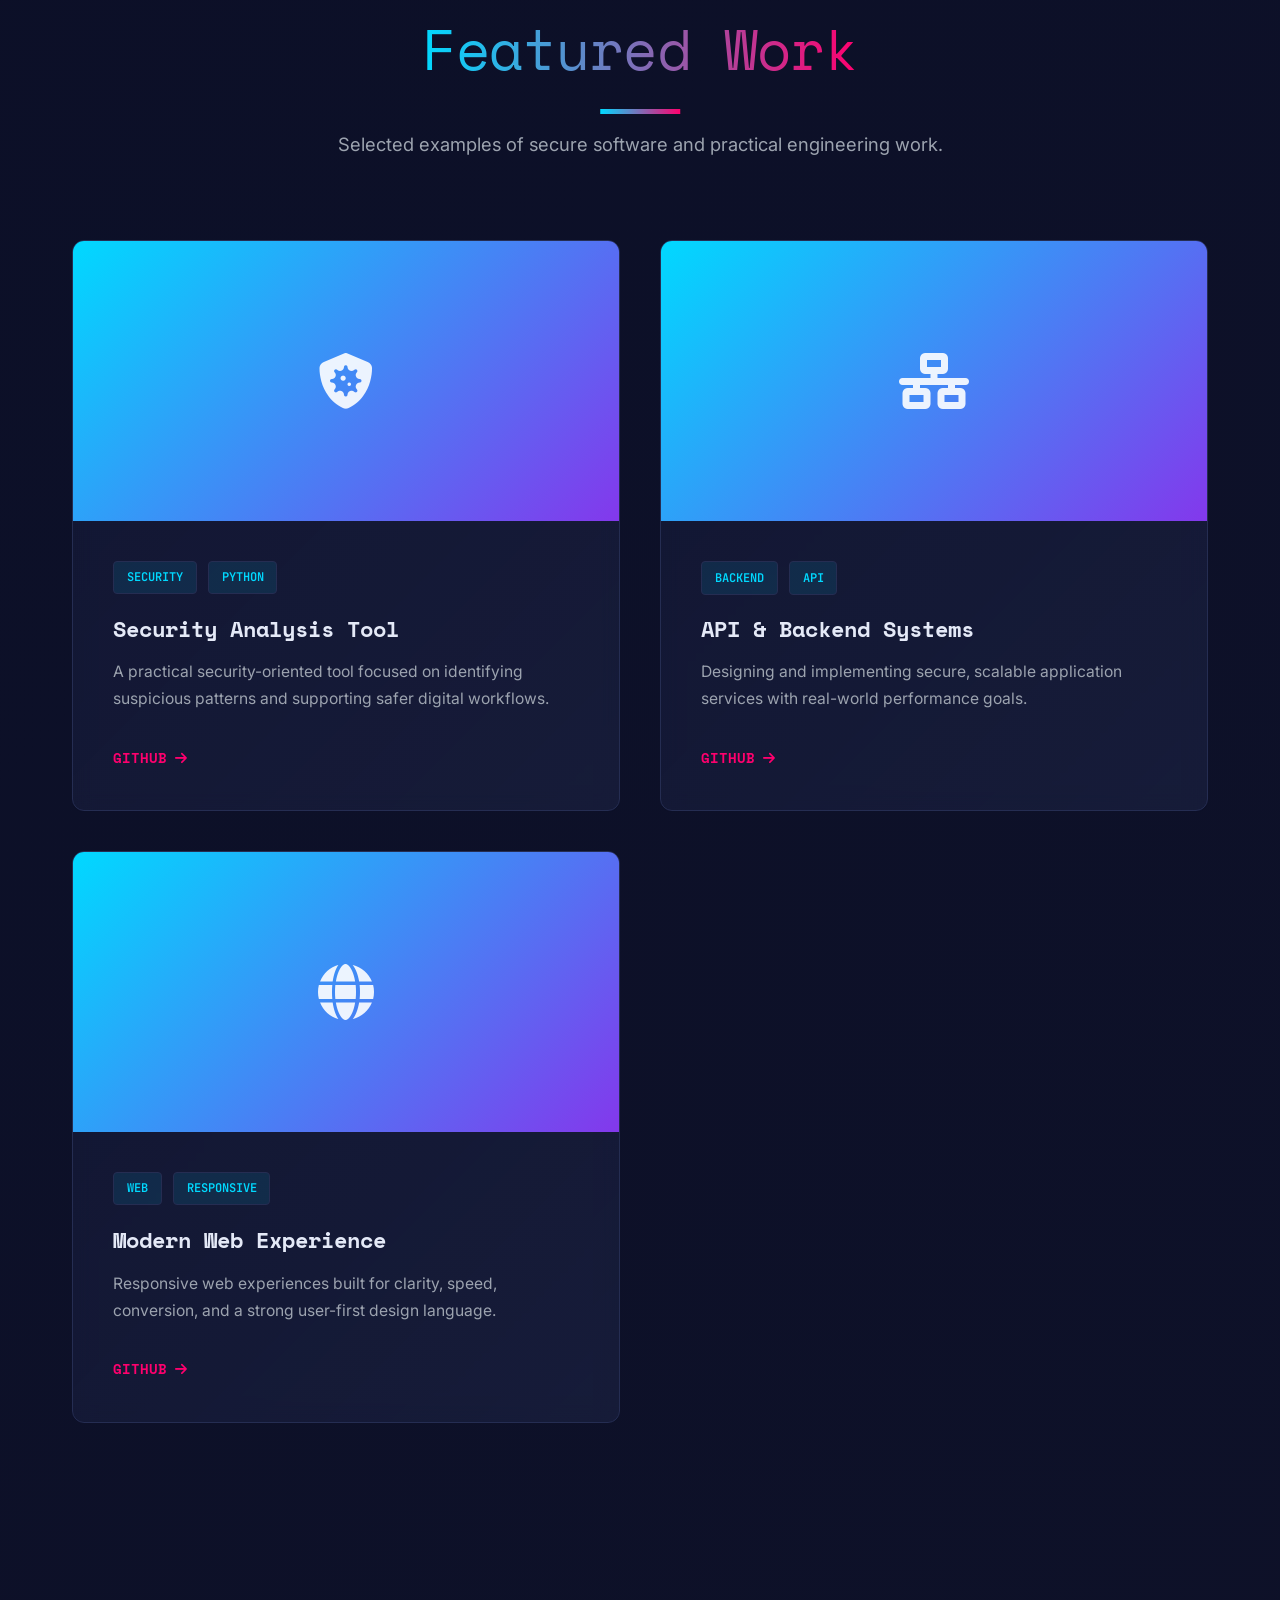
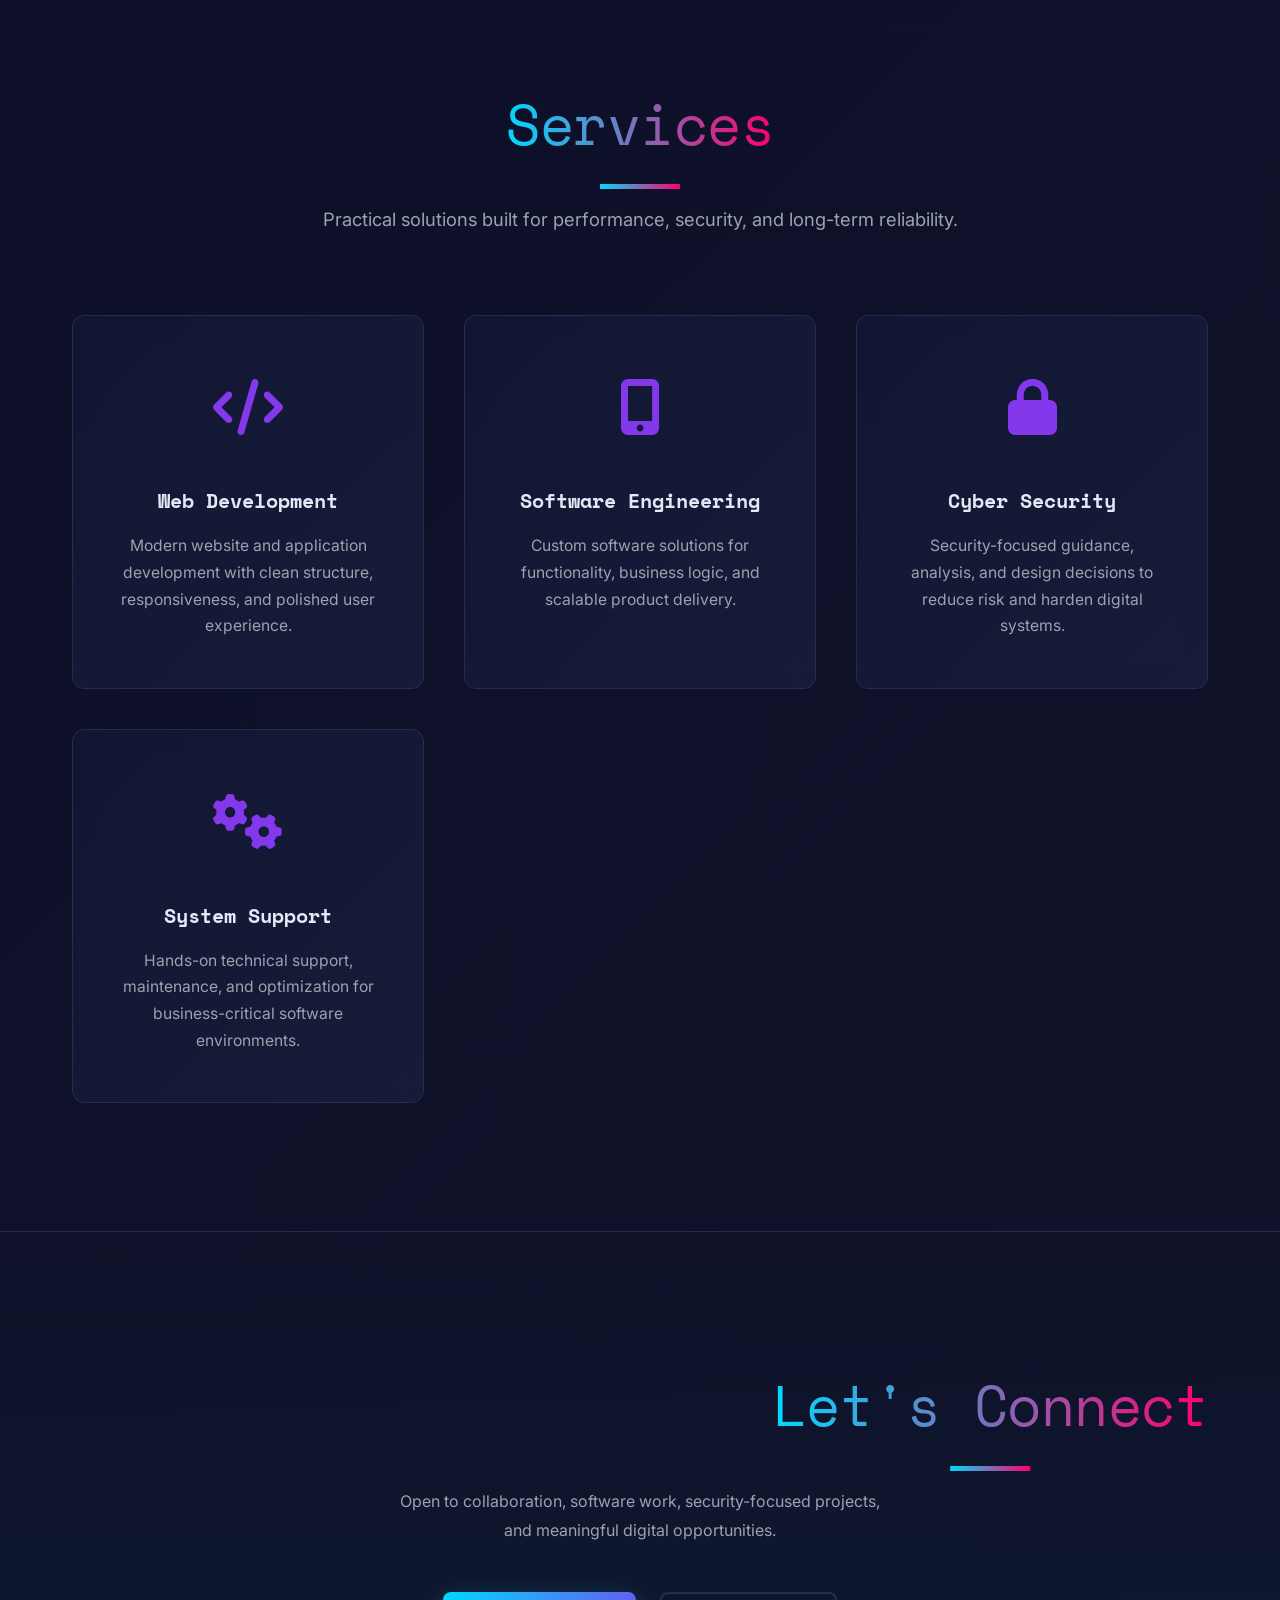
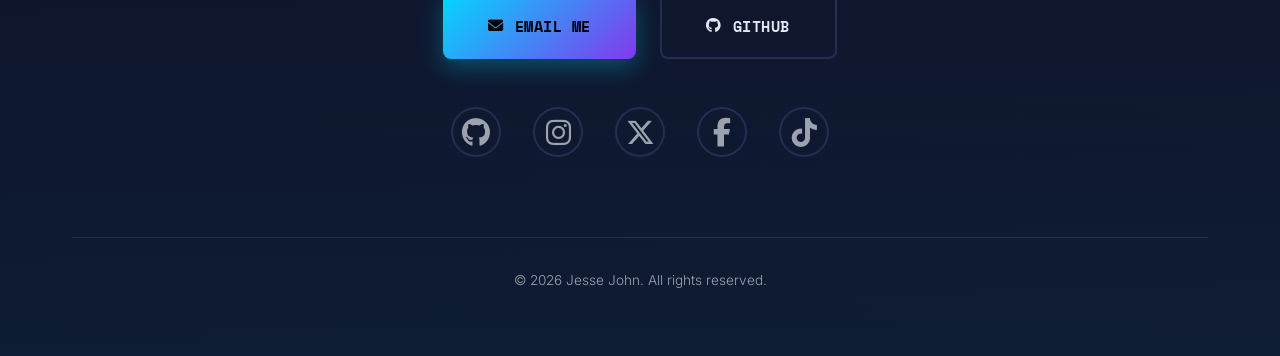
==== commit 55434273: "Update portfolio with official personal details and polished developer/cybersecurity branding" ====
--- a/index.html
+++ b/index.html
@@ -3,16 +3,14 @@
 <head>
     <meta charset="UTF-8">
     <meta name="viewport" content="width=device-width, initial-scale=1.0">
-    <meta name="description" content="Full-Stack Developer & Software Engineer. Specialized in secure, high-performance web and mobile applications.">
-    <meta name="theme-color" content="#050509">
-    <title>Graham Johnson | Full-Stack Developer & Software Engineer</title>
+    <meta name="description" content="Jesse John is a Software Developer and Cyber Security professional focused on secure, scalable digital solutions.">
+    <meta name="theme-color" content="#0a0e27">
+    <title>Jesse John | Software Developer & Cyber Security</title>
     <link href="https://fonts.googleapis.com/css2?family=Space+Mono:wght@400;700&family=Inter:wght@300;400;600;700;800&family=JetBrains+Mono:wght@400;500;600&display=swap" rel="stylesheet">
     <link rel="stylesheet" href="https://cdnjs.cloudflare.com/ajax/libs/font-awesome/6.4.0/css/all.min.css">
     <style>
-        /* --- RESET & BASE STYLES --- */
         *, *::before, *::after { box-sizing: border-box; }
         body, h1, h2, h3, p, ul { margin: 0; padding: 0; font-weight: normal; }
-        
         :root {
             --bg-color: #0a0e27;
             --bg-secondary: #0f1229;
@@ -28,6 +26,8 @@
             --font-code: 'JetBrains Mono', monospace;
         }
 
+        html { scroll-behavior: smooth; }
+
         body {
             background: linear-gradient(135deg, var(--bg-color) 0%, var(--bg-secondary) 100%);
             color: var(--text-main);
@@ -42,7 +42,6 @@
         img { max-width: 100%; display: block; }
         button { font-family: inherit; }
 
-        /* --- UTILITIES --- */
         .container { max-width: 1200px; margin: 0 auto; padding: 0 2rem; }
         .section-padding { padding: 8rem 0; }
         .section-title {
@@ -77,7 +76,6 @@
             margin-right: auto;
         }
 
-        /* --- HEADER --- */
         .header {
             position: fixed;
             top: 0;
@@ -87,7 +85,7 @@
             background-color: rgba(10, 14, 39, 0.92);
             backdrop-filter: blur(12px);
             border-bottom: 1px solid var(--border-color);
-            box-shadow: 0 4px 20px rgba(0, 0, 0, 0.3);
+            box-shadow: 0 4px 20px rgba(0,0,0,0.3);
         }
 
         .nav {
@@ -97,9 +95,9 @@
             height: 80px;
         }
 
-        .logo { 
-            font-family: var(--font-heading); 
-            font-size: 1.5rem; 
+        .logo {
+            font-family: var(--font-heading);
+            font-size: 1.5rem;
             font-weight: 700;
             background: linear-gradient(90deg, var(--accent-primary), var(--accent-secondary));
             -webkit-background-clip: text;
@@ -107,10 +105,7 @@
         }
 
         .nav-list { display: flex; gap: 3rem; font-size: 0.9rem; text-transform: uppercase; font-weight: 600; letter-spacing: 0.5px; }
-        .nav-link { 
-            position: relative;
-            padding-bottom: 0.5rem;
-        }
+        .nav-link { position: relative; padding-bottom: 0.5rem; }
         .nav-link::after {
             content: '';
             position: absolute;
@@ -123,7 +118,6 @@
         }
         .nav-link:hover::after { width: 100%; }
 
-        /* --- HERO SECTION --- */
         .hero {
             margin-top: 80px;
             height: 100vh;
@@ -178,17 +172,17 @@
             font-weight: 700;
             letter-spacing: -1px;
         }
-        .hero-title span { 
-            background: linear-gradient(90deg, var(--accent-primary), var(--accent-tertiary), var(--accent-secondary)); 
-            -webkit-background-clip: text; 
-            -webkit-text-fill-color: transparent; 
-        }
-        .hero-description { 
-            font-size: 1.25rem; 
-            color: var(--text-muted); 
-            margin-bottom: 3rem; 
-            max-width: 650px; 
-            margin-left: auto; 
+        .hero-title span {
+            background: linear-gradient(90deg, var(--accent-primary), var(--accent-tertiary), var(--accent-secondary));
+            -webkit-background-clip: text;
+            -webkit-text-fill-color: transparent;
+        }
+        .hero-description {
+            font-size: 1.25rem;
+            color: var(--text-muted);
+            margin-bottom: 3rem;
+            max-width: 650px;
+            margin-left: auto;
             margin-right: auto;
             font-weight: 300;
         }
@@ -214,7 +208,7 @@
             color: #000;
             box-shadow: 0 8px 24px rgba(0, 217, 255, 0.3);
         }
-        .btn-primary:hover { 
+        .btn-primary:hover {
             transform: translateY(-3px);
             box-shadow: 0 12px 32px rgba(0, 217, 255, 0.4);
         }
@@ -223,50 +217,39 @@
             border: 2px solid var(--border-color);
             color: var(--text-main);
         }
-        .btn-secondary:hover { 
-            border-color: var(--accent-primary); 
+        .btn-secondary:hover {
+            border-color: var(--accent-primary);
             color: var(--accent-primary);
             transform: translateY(-3px);
         }
 
-        /* --- ABOUT ME SECTION --- */
         .about-grid { display: grid; grid-template-columns: 1fr 1fr; gap: 4rem; align-items: center; }
-        .about-img-container { 
-            position: relative; 
+        .about-img-container {
+            position: relative;
             overflow: hidden;
             border-radius: 12px;
-        }
-        .about-img-container::before {
-            content: '';
-            position: absolute;
-            top: -2px;
-            left: -2px;
-            right: -2px;
-            bottom: -2px;
-            background: linear-gradient(135deg, var(--accent-primary), var(--accent-secondary));
-            border-radius: 12px;
-            z-index: -1;
-        }
-        .about-img { 
-            width: 100%; 
-            height: auto; 
-            object-fit: cover;
-            border-radius: 10px;
-            display: block;
-        }
-        .about-text p { 
-            color: var(--text-muted); 
+            background: linear-gradient(135deg, var(--accent-primary), var(--accent-tertiary));
+            min-height: 420px;
+            display: flex;
+            align-items: center;
+            justify-content: center;
+        }
+        .about-img-container .profile-badge {
+            font-size: 7rem;
+            color: rgba(255,255,255,0.9);
+        }
+        .about-text p {
+            color: var(--text-muted);
             margin-bottom: 2rem;
             font-size: 1rem;
             line-height: 1.8;
         }
-        .about-text p:first-of-type { 
-            font-size: 1.3rem; 
-            color: var(--text-main); 
-            font-weight: 600; 
-        }
-
-        /* --- SKILLS SECTION --- */
+        .about-text p:first-of-type {
+            font-size: 1.3rem;
+            color: var(--text-main);
+            font-weight: 600;
+        }
+
         .skills-grid {
             display: grid;
             grid-template-columns: repeat(auto-fit, minmax(320px, 1fr));
@@ -285,21 +268,21 @@
             border-color: var(--accent-primary);
             box-shadow: 0 20px 40px rgba(0, 217, 255, 0.1);
         }
-        .skill-icon { 
-            font-size: 2.5rem; 
-            margin-bottom: 1.5rem; 
+        .skill-icon {
+            font-size: 2.5rem;
+            margin-bottom: 1.5rem;
             color: var(--accent-primary);
             font-family: var(--font-code);
         }
-        .skill-title { 
-            font-family: var(--font-heading); 
-            font-size: 1.4rem; 
+        .skill-title {
+            font-family: var(--font-heading);
+            font-size: 1.4rem;
             margin-bottom: 1rem;
             font-weight: 700;
         }
-        .skill-description { 
-            color: var(--text-muted); 
-            font-size: 0.98rem; 
+        .skill-description {
+            color: var(--text-muted);
+            font-size: 0.98rem;
             margin-bottom: 2rem;
             line-height: 1.7;
         }
@@ -315,7 +298,6 @@
             font-weight: 600;
         }
 
-        /* --- PROJECTS SECTION --- */
         .projects-grid {
             display: grid;
             grid-template-columns: repeat(auto-fit, minmax(380px, 1fr));
@@ -329,28 +311,21 @@
             transition: all 0.3s ease;
             backdrop-filter: blur(10px);
         }
-        .project-card:hover { 
+        .project-card:hover {
             border-color: var(--accent-secondary);
             box-shadow: 0 20px 40px rgba(255, 0, 110, 0.1);
             transform: translateY(-8px);
         }
-        .project-img-container { 
-            height: 280px; 
+        .project-img-container {
+            height: 280px;
             overflow: hidden;
             background: linear-gradient(135deg, var(--accent-primary), var(--accent-tertiary));
             display: flex;
             align-items: center;
             justify-content: center;
-            color: var(--text-muted);
-            font-size: 3rem;
-        }
-        .project-img { 
-            width: 100%; 
-            height: 100%; 
-            object-fit: cover; 
-            transition: transform 0.5s ease; 
-        }
-        .project-card:hover .project-img { transform: scale(1.08); }
+            color: rgba(255,255,255,0.9);
+            font-size: 3.5rem;
+        }
         .project-content { padding: 2.5rem; }
         .project-tech { display: flex; gap: 0.7rem; margin-bottom: 1rem; flex-wrap: wrap; }
         .project-tech-tag {
@@ -363,34 +338,33 @@
             font-weight: 600;
             border: 1px solid var(--border-color);
         }
-        .project-title { 
-            font-family: var(--font-heading); 
-            font-size: 1.4rem; 
+        .project-title {
+            font-family: var(--font-heading);
+            font-size: 1.4rem;
             margin-bottom: 0.8rem;
             font-weight: 700;
         }
-        .project-description { 
-            color: var(--text-muted); 
-            font-size: 0.98rem; 
+        .project-description {
+            color: var(--text-muted);
+            font-size: 0.98rem;
             margin-bottom: 2rem;
             line-height: 1.7;
         }
-        .project-link { 
-            font-family: var(--font-heading); 
-            font-size: 0.85rem; 
-            text-transform: uppercase; 
-            color: var(--accent-secondary); 
+        .project-link {
+            font-family: var(--font-heading);
+            font-size: 0.85rem;
+            text-transform: uppercase;
+            color: var(--accent-secondary);
             font-weight: 700;
             display: inline-flex;
             align-items: center;
             gap: 0.5rem;
         }
-        .project-link:hover { 
+        .project-link:hover {
             color: var(--text-main);
             gap: 1rem;
         }
 
-        /* --- SERVICES SECTION --- */
         .services-grid {
             display: grid;
             grid-template-columns: repeat(auto-fit, minmax(280px, 1fr));
@@ -410,52 +384,51 @@
             transform: translateY(-8px);
             box-shadow: 0 20px 40px rgba(131, 56, 236, 0.1);
         }
-        .service-icon { 
-            font-size: 3.5rem; 
-            margin-bottom: 2rem; 
+        .service-icon {
+            font-size: 3.5rem;
+            margin-bottom: 2rem;
             color: var(--accent-tertiary);
             font-family: var(--font-code);
         }
-        .service-title { 
-            font-family: var(--font-heading); 
-            font-size: 1.25rem; 
+        .service-title {
+            font-family: var(--font-heading);
+            font-size: 1.25rem;
             margin-bottom: 1rem;
             font-weight: 700;
         }
-        .service-description { 
-            color: var(--text-muted); 
+        .service-description {
+            color: var(--text-muted);
             font-size: 0.98rem;
             line-height: 1.7;
         }
 
-        /* --- FOOTER / CONTACT --- */
         .footer {
             background: linear-gradient(180deg, transparent, rgba(0, 217, 255, 0.05));
             padding: 8rem 0 4rem;
             border-top: 1px solid var(--border-color);
             text-align: center;
         }
-        .footer-logo { 
-            font-family: var(--font-heading); 
-            font-size: 1.6rem; 
+        .footer-logo {
+            font-family: var(--font-heading);
+            font-size: 1.6rem;
             margin-bottom: 1.5rem;
             background: linear-gradient(90deg, var(--accent-primary), var(--accent-secondary));
             -webkit-background-clip: text;
             -webkit-text-fill-color: transparent;
             font-weight: 700;
         }
-        .footer-text { 
-            color: var(--text-muted); 
-            max-width: 500px; 
-            margin: 0 auto 3rem; 
+        .footer-text {
+            color: var(--text-muted);
+            max-width: 500px;
+            margin: 0 auto 3rem;
             font-size: 1rem;
             line-height: 1.8;
         }
-        
-        .contact-btn-group { 
-            display: flex; 
-            gap: 1.5rem; 
-            justify-content: center; 
+
+        .contact-btn-group {
+            display: flex;
+            gap: 1.5rem;
+            justify-content: center;
             flex-wrap: wrap;
             margin-bottom: 3rem;
         }
@@ -486,16 +459,15 @@
             box-shadow: 0 12px 24px rgba(0, 217, 255, 0.2);
         }
 
-        .footer-copy { 
-            font-size: 0.85rem; 
-            color: var(--text-muted); 
-            margin-top: 5rem; 
-            border-top: 1px solid var(--border-color); 
+        .footer-copy {
+            font-size: 0.85rem;
+            color: var(--text-muted);
+            margin-top: 5rem;
+            border-top: 1px solid var(--border-color);
             padding-top: 2rem;
             font-weight: 300;
         }
 
-        /* --- RESPONSIVE --- */
         @media (max-width: 768px) {
             .section-title { font-size: 2.5rem; }
             .nav-list { display: none; }
@@ -514,12 +486,10 @@
     </style>
 </head>
 <body>
-
-    <!-- Header / Navigation Bar -->
     <header class="header">
         <div class="container">
             <nav class="nav">
-                <a href="#" class="logo"><i class="fas fa-code"></i> GRAHAM</a>
+                <a href="#" class="logo"><i class="fas fa-code"></i> JESSE JOHN</a>
                 <ul class="nav-list">
                     <li><a href="#about" class="nav-link">About</a></li>
                     <li><a href="#skills" class="nav-link">Skills</a></li>
@@ -531,200 +501,180 @@
         </div>
     </header>
 
-    <!-- Hero Section -->
     <section class="hero">
         <div class="container">
             <div class="hero-content">
-                <span class="hero-eyebrow">Full-Stack Developer & Software Engineer</span>
-                <h1 class="hero-title">Building <span>Secure, Scalable</span> Digital Solutions</h1>
-                <p class="hero-description">I specialize in crafting high-performance web and mobile applications with secure backend architecture and intuitive user experiences.</p>
+                <span class="hero-eyebrow">Software Developer / Cyber Security</span>
+                <h1 class="hero-title">Secure Systems, <span>Powerful Products</span>, Modern Solutions</h1>
+                <p class="hero-description">I design and build secure, scalable digital experiences and software systems with a strong focus on cyber security, performance, and reliability.</p>
                 <div class="btn-group">
-                    <a href="#projects" class="btn btn-primary"><i class="fas fa-rocket"></i> View My Work</a>
-                    <a href="#contact" class="btn btn-secondary"><i class="fas fa-envelope"></i> Get in Touch</a>
+                    <a href="#projects" class="btn btn-primary"><i class="fas fa-rocket"></i> View Projects</a>
+                    <a href="mailto:gramstechblog247@gmail.com" class="btn btn-secondary"><i class="fas fa-envelope"></i> Contact Me</a>
                 </div>
             </div>
         </div>
     </section>
 
-    <!-- About Me Section -->
     <section id="about" class="about section-padding">
         <div class="container">
             <h2 class="section-title">About Me</h2>
-            <p class="section-subtitle">A passionate developer committed to excellence and continuous learning.</p>
+            <p class="section-subtitle">Focused on engineering secure solutions, resilient systems, and high-quality digital experiences.</p>
             <div class="about-grid">
                 <div class="about-img-container">
-                    <div style="width: 100%; height: 400px; background: linear-gradient(135deg, var(--accent-primary), var(--accent-tertiary)); display: flex; align-items: center; justify-content: center; color: var(--text-muted); font-size: 4rem;"><i class="fas fa-user-circle"></i></div>
+                    <div class="profile-badge"><i class="fas fa-user-shield"></i></div>
                 </div>
                 <div class="about-text">
-                    <p>I'm a dedicated full-stack developer with a passion for building secure, scalable solutions that solve real-world problems.</p>
-                    <p>My expertise spans across modern web technologies, system architecture, and security-focused development practices. I have hands-on experience with both frontend frameworks and robust backend systems, allowing me to bridge the gap between user interface and complex business logic.</p>
-                    <p>I'm committed to writing clean, maintainable code and staying updated with industry best practices. When I'm not coding, I'm exploring emerging technologies and contributing to the developer community.</p>
+                    <p>Hi, I'm Jesse John — a software developer and cyber security enthusiast focused on building secure, scalable digital systems.</p>
+                    <p>My work blends software engineering, web development, security principles, and product-minded thinking. I enjoy creating solutions that are not only functional but also reliable, efficient, and safe.</p>
+                    <p>From application development to threat-aware system design, I focus on delivering clean code, practical security measures, and user-centered experiences that help businesses and users thrive.</p>
                 </div>
             </div>
         </div>
     </section>
 
-    <!-- Skills Section -->
     <section id="skills" class="skills section-padding">
         <div class="container">
-            <h2 class="section-title">Technical Skills</h2>
-            <p class="section-subtitle">Core competencies and technical expertise.</p>
+            <h2 class="section-title">Core Skills</h2>
+            <p class="section-subtitle">Development, security, and system design skills built for real-world products.</p>
             <div class="skills-grid">
                 <div class="skill-card">
                     <div class="skill-icon"><i class="fas fa-layer-group"></i></div>
-                    <h3 class="skill-title">Full-Stack Development</h3>
-                    <p class="skill-description">Building responsive, end-to-end web applications with modern frontend frameworks and robust backend systems.</p>
+                    <h3 class="skill-title">Software Development</h3>
+                    <p class="skill-description">Building modern, reliable applications with clean architecture and responsive user interfaces.</p>
                     <ul class="skill-list">
                         <li class="skill-tag">HTML5</li>
                         <li class="skill-tag">CSS3</li>
                         <li class="skill-tag">JavaScript</li>
+                        <li class="skill-tag">Python</li>
                         <li class="skill-tag">Node.js</li>
-                        <li class="skill-tag">React</li>
                     </ul>
                 </div>
                 <div class="skill-card">
-                    <div class="skill-icon"><i class="fas fa-database"></i></div>
-                    <h3 class="skill-title">Backend & Architecture</h3>
-                    <p class="skill-description">Designing scalable systems, secure APIs, and optimized databases for high-performance applications.</p>
+                    <div class="skill-icon"><i class="fas fa-shield-alt"></i></div>
+                    <h3 class="skill-title">Cyber Security</h3>
+                    <p class="skill-description">Applying security-first thinking to systems, threat analysis, application protection, and safe digital practices.</p>
                     <ul class="skill-list">
-                        <li class="skill-tag">Python</li>
-                        <li class="skill-tag">REST APIs</li>
-                        <li class="skill-tag">MongoDB</li>
-                        <li class="skill-tag">PostgreSQL</li>
-                        <li class="skill-tag">System Design</li>
+                        <li class="skill-tag">Security Audits</li>
+                        <li class="skill-tag">Threat Analysis</li>
+                        <li class="skill-tag">Secure Design</li>
+                        <li class="skill-tag">Risk Mitigation</li>
+                        <li class="skill-tag">System Hardening</li>
                     </ul>
                 </div>
                 <div class="skill-card">
                     <div class="skill-icon"><i class="fas fa-tools"></i></div>
-                    <h3 class="skill-title">Developer Tools & Practices</h3>
-                    <p class="skill-description">Proficient in modern development workflows, version control, and deployment strategies.</p>
+                    <h3 class="skill-title">Developer Workflow</h3>
+                    <p class="skill-description">Agile, version-controlled development with modern tooling and scalable deployment practices.</p>
                     <ul class="skill-list">
-                        <li class="skill-tag">Git / GitHub</li>
-                        <li class="skill-tag">Docker</li>
+                        <li class="skill-tag">GitHub</li>
                         <li class="skill-tag">CI/CD</li>
+                        <li class="skill-tag">APIs</li>
+                        <li class="skill-tag">Databases</li>
                         <li class="skill-tag">Testing</li>
-                        <li class="skill-tag">Agile</li>
                     </ul>
                 </div>
             </div>
         </div>
     </section>
 
-    <!-- Projects Section -->
     <section id="projects" class="projects section-padding">
         <div class="container">
-            <h2 class="section-title">Featured Projects</h2>
-            <p class="section-subtitle">Showcase of production-ready applications and technical implementations.</p>
+            <h2 class="section-title">Featured Work</h2>
+            <p class="section-subtitle">Selected examples of secure software and practical engineering work.</p>
             <div class="projects-grid">
                 <div class="project-card">
-                    <div class="project-img-container">
-                        <i class="fas fa-shield-alt"></i>
-                    </div>
+                    <div class="project-img-container"><i class="fas fa-shield-virus"></i></div>
                     <div class="project-content">
                         <div class="project-tech">
                             <span class="project-tech-tag">SECURITY</span>
                             <span class="project-tech-tag">PYTHON</span>
                         </div>
                         <h3 class="project-title">Security Analysis Tool</h3>
-                        <p class="project-description">A comprehensive security utility designed to analyze, detect, and mitigate security vulnerabilities in web applications.</p>
-                        <a href="https://github.com/grahamonlineedu-wq" class="project-link" target="_blank">View on GitHub <i class="fas fa-arrow-right"></i></a>
+                        <p class="project-description">A practical security-oriented tool focused on identifying suspicious patterns and supporting safer digital workflows.</p>
+                        <a href="https://github.com/grahamonlineedu-wq" class="project-link" target="_blank" rel="noopener noreferrer">GitHub <i class="fas fa-arrow-right"></i></a>
                     </div>
                 </div>
                 <div class="project-card">
-                    <div class="project-img-container">
-                        <i class="fas fa-network-wired"></i>
-                    </div>
+                    <div class="project-img-container"><i class="fas fa-network-wired"></i></div>
                     <div class="project-content">
                         <div class="project-tech">
                             <span class="project-tech-tag">BACKEND</span>
                             <span class="project-tech-tag">API</span>
                         </div>
-                        <h3 class="project-title">Backend API Service</h3>
-                        <p class="project-description">Scalable RESTful API service with authentication, database optimization, and real-time data processing capabilities.</p>
-                        <a href="https://github.com/grahamonlineedu-wq" class="project-link" target="_blank">View on GitHub <i class="fas fa-arrow-right"></i></a>
+                        <h3 class="project-title">API & Backend Systems</h3>
+                        <p class="project-description">Designing and implementing secure, scalable application services with real-world performance goals.</p>
+                        <a href="https://github.com/grahamonlineedu-wq" class="project-link" target="_blank" rel="noopener noreferrer">GitHub <i class="fas fa-arrow-right"></i></a>
                     </div>
                 </div>
                 <div class="project-card">
-                    <div class="project-img-container">
-                        <i class="fas fa-globe"></i>
-                    </div>
+                    <div class="project-img-container"><i class="fas fa-globe"></i></div>
                     <div class="project-content">
                         <div class="project-tech">
-                            <span class="project-tech-tag">FRONTEND</span>
+                            <span class="project-tech-tag">WEB</span>
                             <span class="project-tech-tag">RESPONSIVE</span>
                         </div>
-                        <h3 class="project-title">Responsive Web App</h3>
-                        <p class="project-description">Modern, mobile-first web application with intuitive UI/UX design and optimized performance across all devices.</p>
-                        <a href="https://github.com/grahamonlineedu-wq" class="project-link" target="_blank">View on GitHub <i class="fas fa-arrow-right"></i></a>
+                        <h3 class="project-title">Modern Web Experience</h3>
+                        <p class="project-description">Responsive web experiences built for clarity, speed, conversion, and a strong user-first design language.</p>
+                        <a href="https://github.com/grahamonlineedu-wq" class="project-link" target="_blank" rel="noopener noreferrer">GitHub <i class="fas fa-arrow-right"></i></a>
                     </div>
                 </div>
             </div>
         </div>
     </section>
 
-    <!-- Services Section -->
     <section id="services" class="services section-padding">
         <div class="container">
             <h2 class="section-title">Services</h2>
-            <p class="section-subtitle">Professional technical solutions tailored for modern digital enterprises.</p>
+            <p class="section-subtitle">Practical solutions built for performance, security, and long-term reliability.</p>
             <div class="services-grid">
                 <div class="service-card">
                     <div class="service-icon"><i class="fas fa-code"></i></div>
                     <h3 class="service-title">Web Development</h3>
-                    <p class="service-description">Custom web applications with modern architecture, responsive design, and optimized performance for all platforms.</p>
+                    <p class="service-description">Modern website and application development with clean structure, responsiveness, and polished user experience.</p>
                 </div>
                 <div class="service-card">
                     <div class="service-icon"><i class="fas fa-mobile-alt"></i></div>
-                    <h3 class="service-title">Mobile Development</h3>
-                    <p class="service-description">Cross-platform mobile applications with native performance and seamless user experience.</p>
-                </div>
-                <div class="service-card">
-                    <div class="service-icon"><i class="fas fa-cog"></i></div>
-                    <h3 class="service-title">Backend & API Design</h3>
-                    <p class="service-description">Scalable server architecture, RESTful APIs, and database optimization for enterprise applications.</p>
+                    <h3 class="service-title">Software Engineering</h3>
+                    <p class="service-description">Custom software solutions for functionality, business logic, and scalable product delivery.</p>
                 </div>
                 <div class="service-card">
                     <div class="service-icon"><i class="fas fa-lock"></i></div>
-                    <h3 class="service-title">Security & Consulting</h3>
-                    <p class="service-description">Security audits, vulnerability assessment, and best practices implementation for secure applications.</p>
+                    <h3 class="service-title">Cyber Security</h3>
+                    <p class="service-description">Security-focused guidance, analysis, and design decisions to reduce risk and harden digital systems.</p>
+                </div>
+                <div class="service-card">
+                    <div class="service-icon"><i class="fas fa-cogs"></i></div>
+                    <h3 class="service-title">System Support</h3>
+                    <p class="service-description">Hands-on technical support, maintenance, and optimization for business-critical software environments.</p>
                 </div>
             </div>
         </div>
     </section>
 
-    <!-- Contact Section / Footer -->
     <footer id="contact" class="footer">
         <div class="container">
             <h2 class="section-title">Let's Connect</h2>
-            <p class="footer-text">I'm always interested in hearing about new projects and opportunities. Feel free to reach out with any inquiries.</p>
-            
+            <p class="footer-text">Open to collaboration, software work, security-focused projects, and meaningful digital opportunities.</p>
+
             <div class="contact-btn-group">
-                <a href="mailto:contact@grahamonlineedu.dev" class="btn btn-primary">
+                <a href="mailto:gramstechblog247@gmail.com" class="btn btn-primary">
                     <i class="fas fa-envelope"></i> Email Me
                 </a>
-                <a href="https://github.com/grahamonlineedu-wq" target="_blank" class="btn btn-secondary">
+                <a href="https://github.com/grahamonlineedu-wq" target="_blank" class="btn btn-secondary" rel="noopener noreferrer">
                     <i class="fab fa-github"></i> GitHub
                 </a>
             </div>
 
             <div class="social-icon-grid">
-                <a href="https://linkedin.com/in/graham-johnson" target="_blank" title="LinkedIn" rel="noopener noreferrer">
-                    <i class="fab fa-linkedin-in"></i>
-                </a>
-                <a href="https://twitter.com" target="_blank" title="Twitter" rel="noopener noreferrer">
-                    <i class="fab fa-twitter"></i>
-                </a>
-                <a href="https://github.com/grahamonlineedu-wq" target="_blank" title="GitHub" rel="noopener noreferrer">
-                    <i class="fab fa-github"></i>
-                </a>
-                <a href="https://instagram.com" target="_blank" title="Instagram" rel="noopener noreferrer">
-                    <i class="fab fa-instagram"></i>
-                </a>
+                <a href="https://github.com/grahamonlineedu-wq" target="_blank" title="GitHub" rel="noopener noreferrer"><i class="fab fa-github"></i></a>
+                <a href="https://instagram.com/gramstechblog247" target="_blank" title="Instagram" rel="noopener noreferrer"><i class="fab fa-instagram"></i></a>
+                <a href="https://x.com/Grahamjohn40019" target="_blank" title="X" rel="noopener noreferrer"><i class="fab fa-x-twitter"></i></a>
+                <a href="https://facebook.com/JesseJohn" target="_blank" title="Facebook" rel="noopener noreferrer"><i class="fab fa-facebook-f"></i></a>
+                <a href="https://www.tiktok.com/@grahms_enterprise_247" target="_blank" title="TikTok" rel="noopener noreferrer"><i class="fab fa-tiktok"></i></a>
             </div>
 
-            <p class="footer-copy">© 2026 Graham Johnson. All rights reserved. Built with modern technologies and best practices.</p>
+            <p class="footer-copy">© 2026 Jesse John. All rights reserved.</p>
         </div>
     </footer>
-
 </body>
 </html>
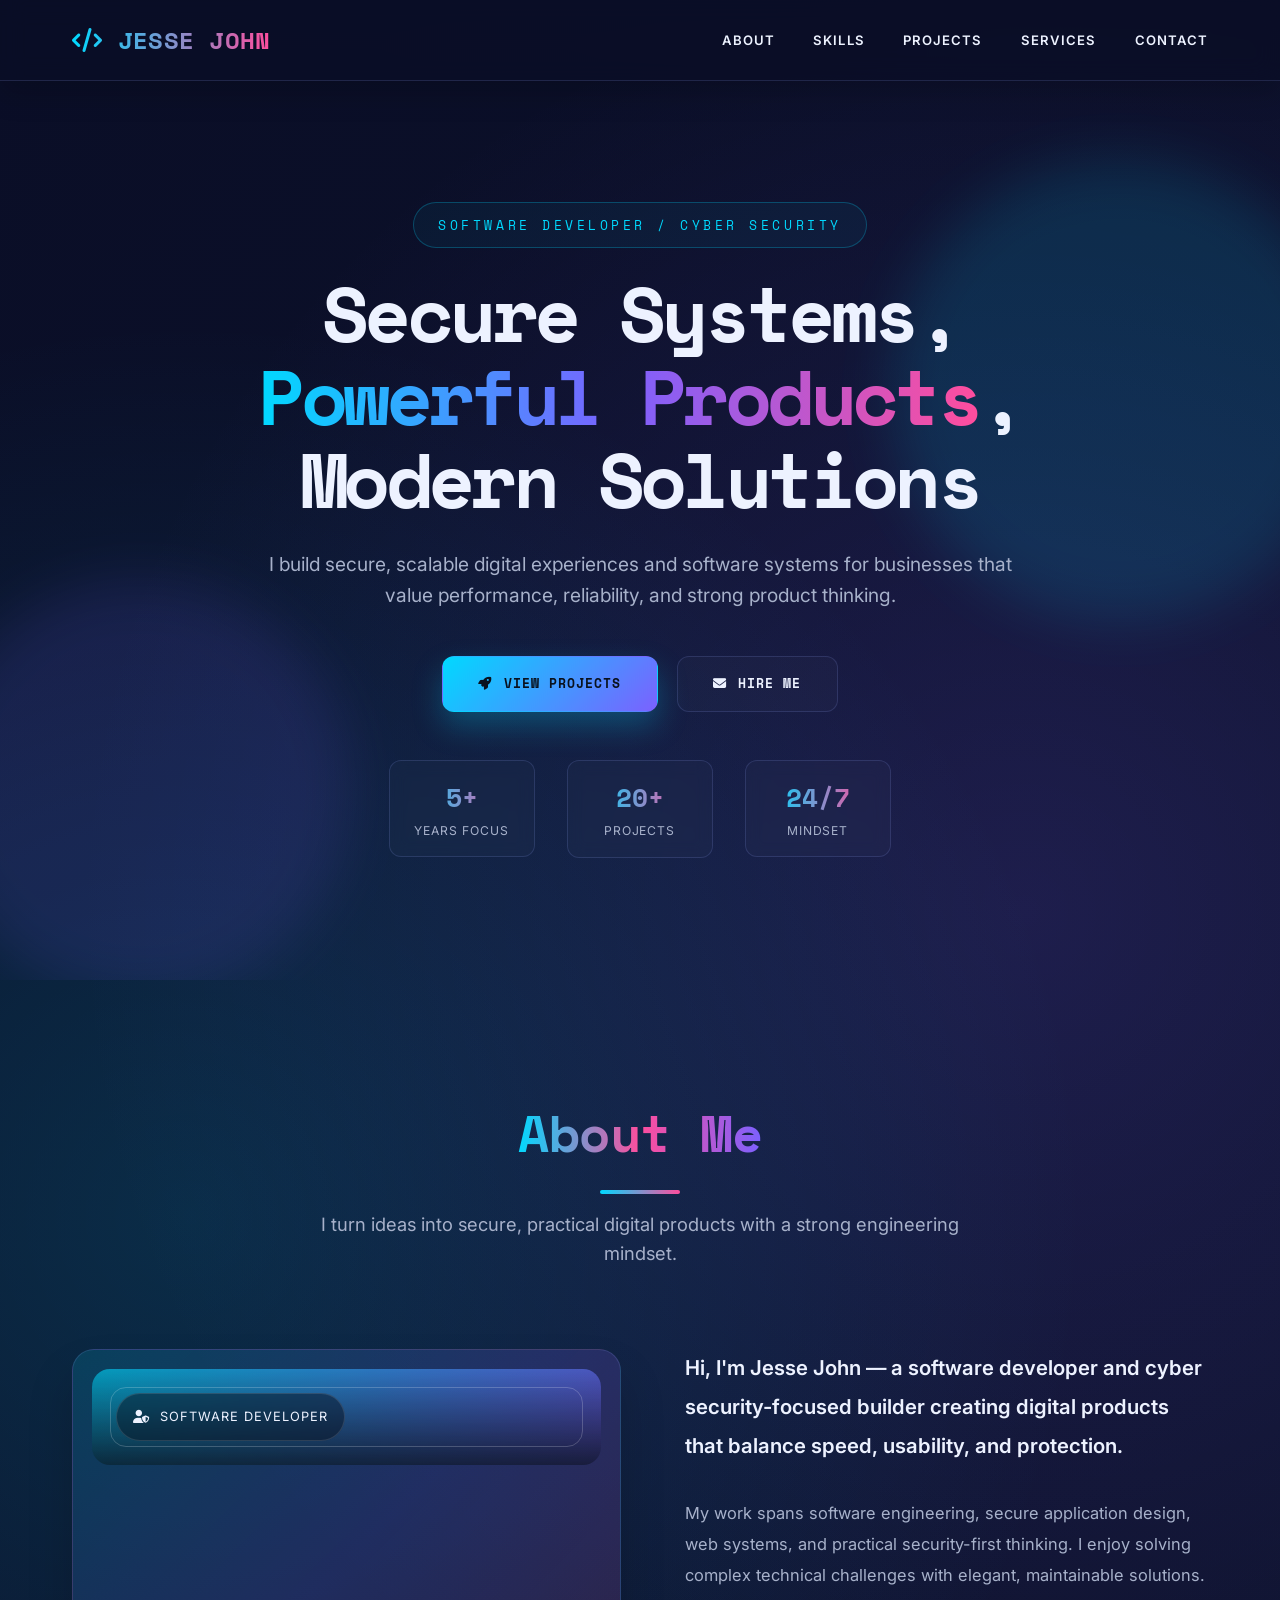
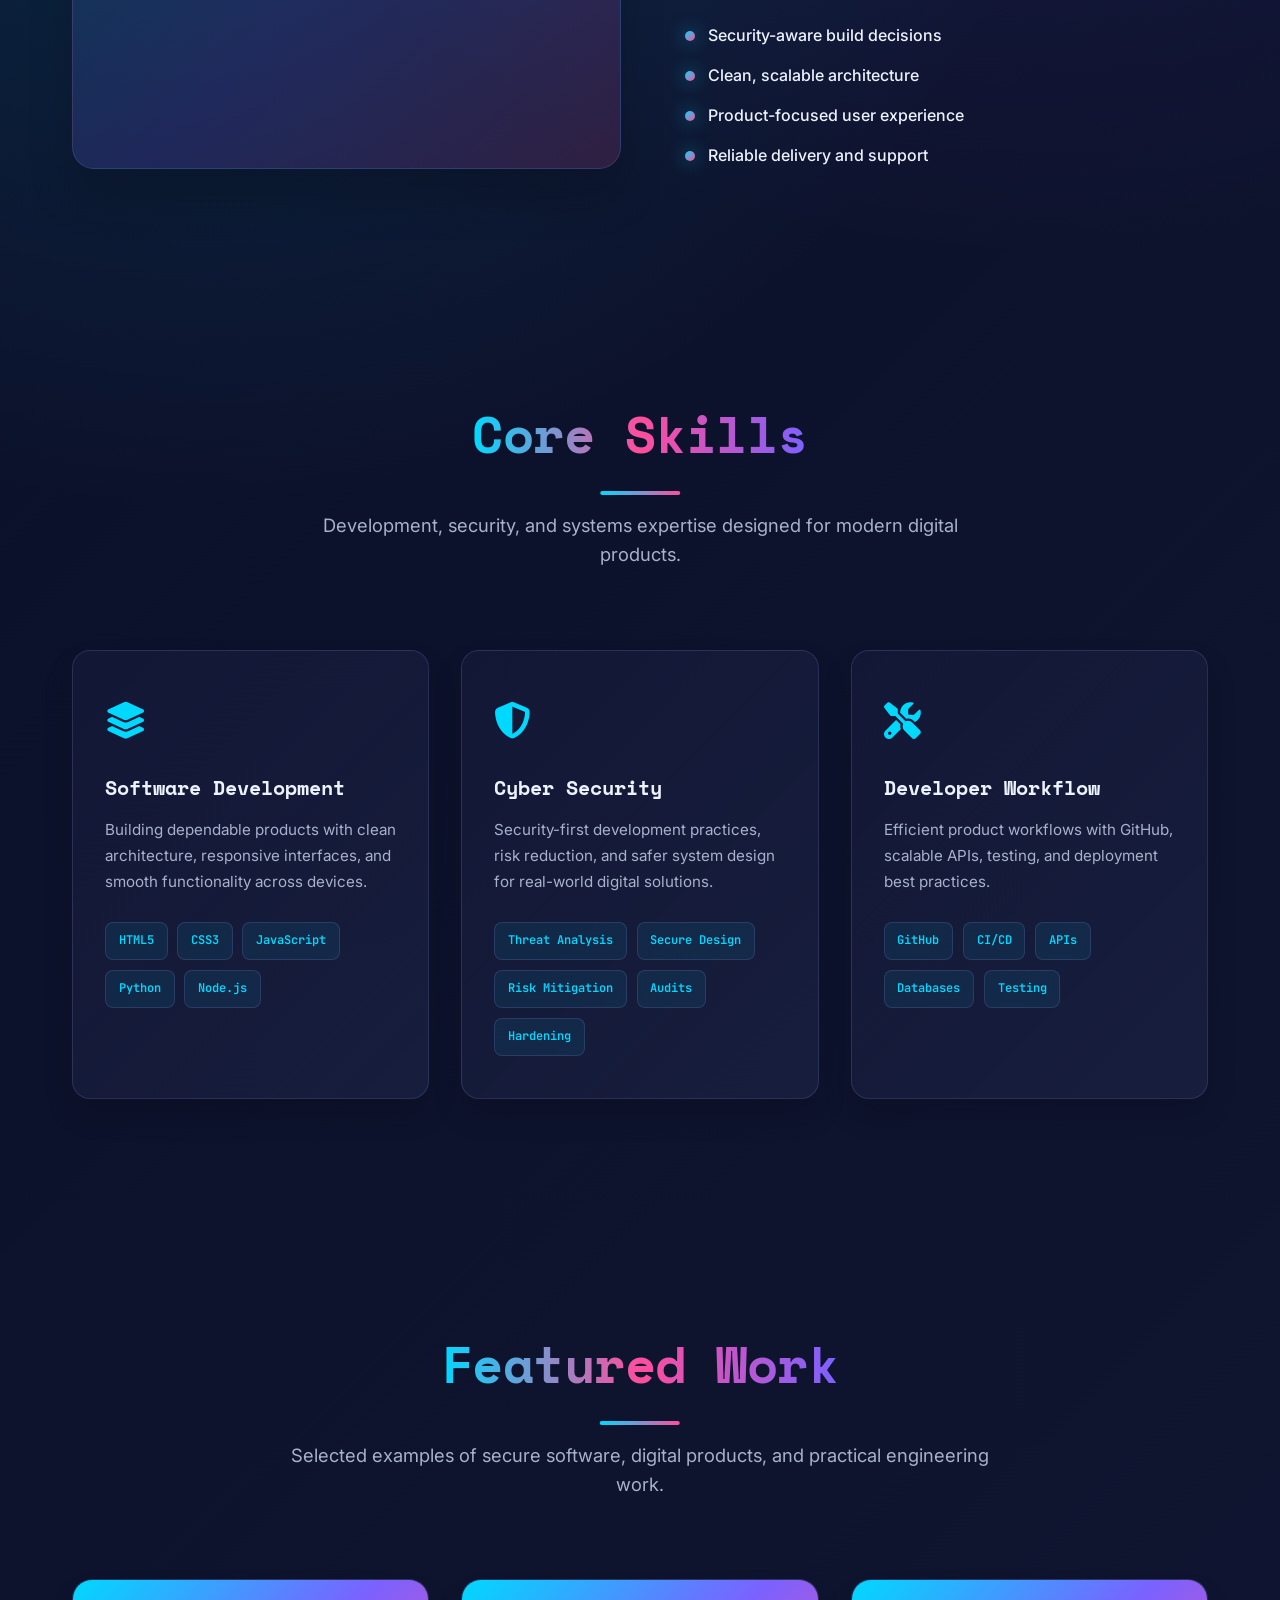
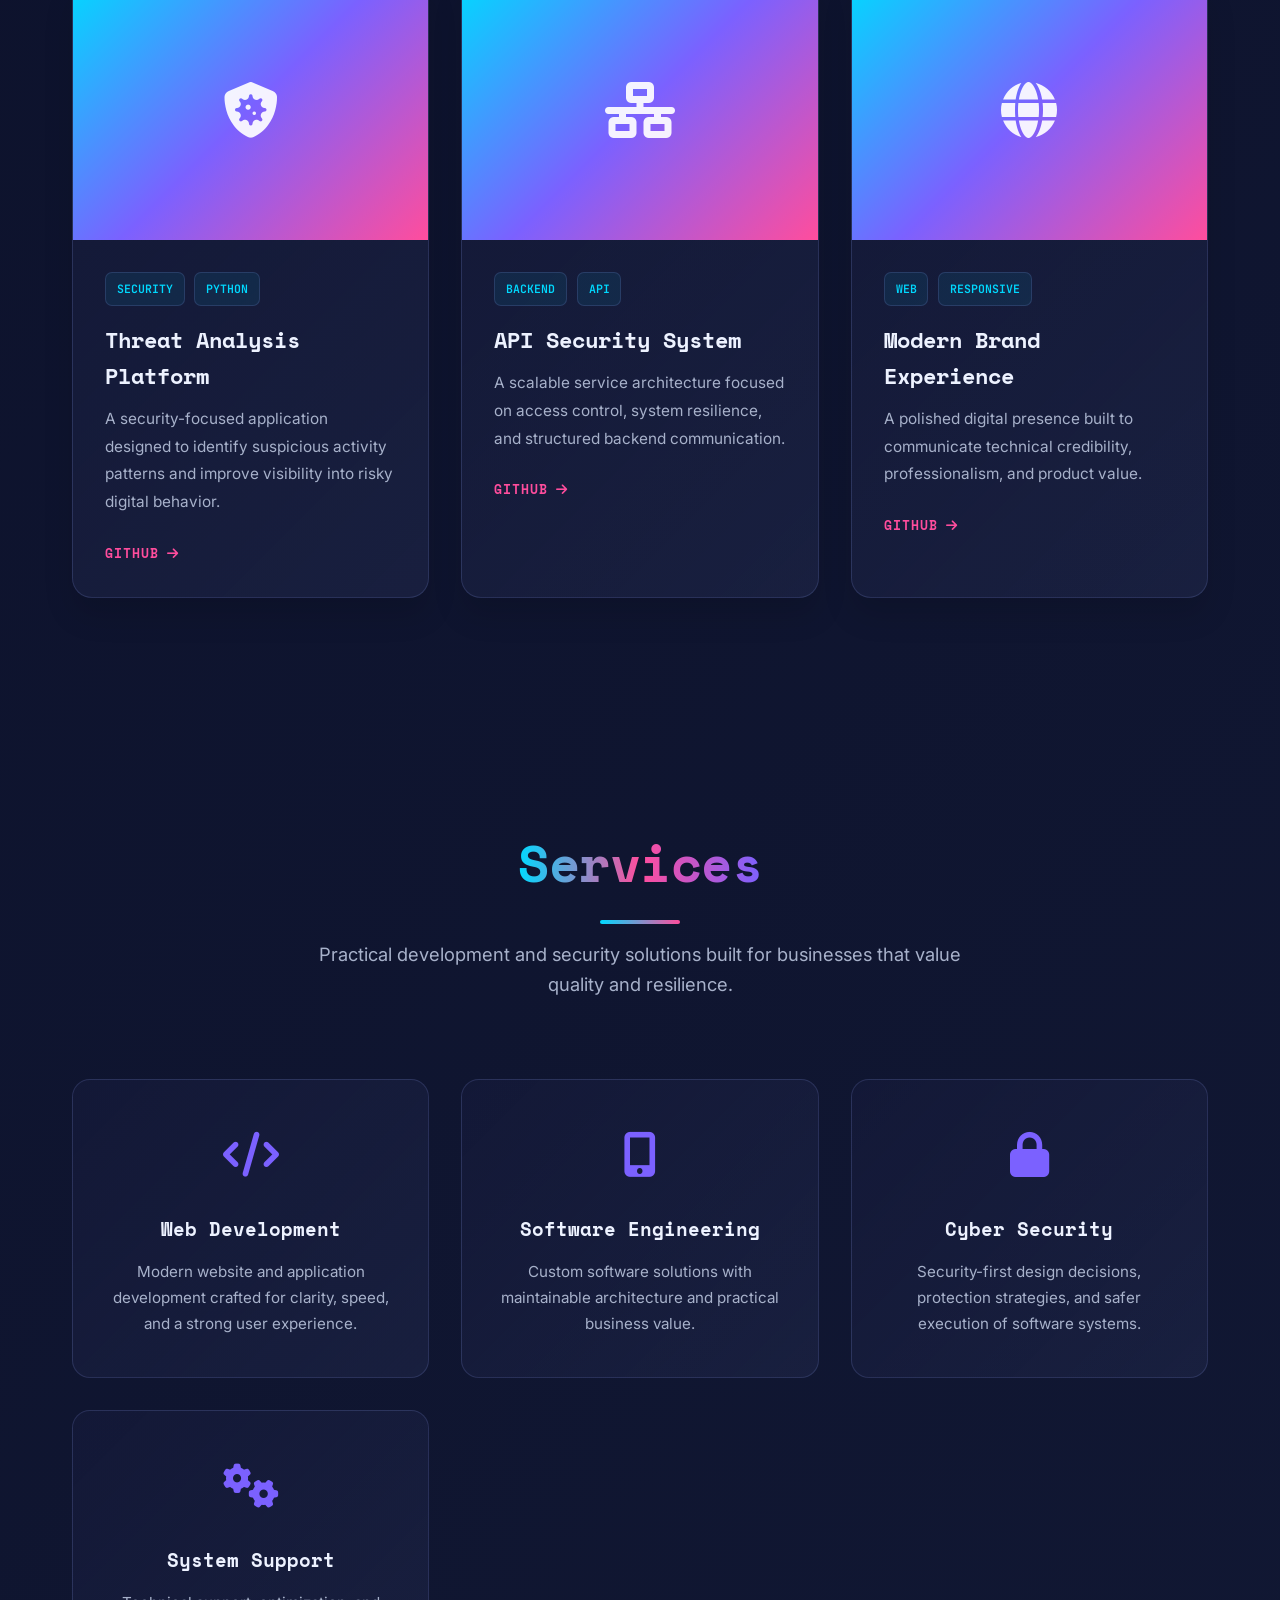
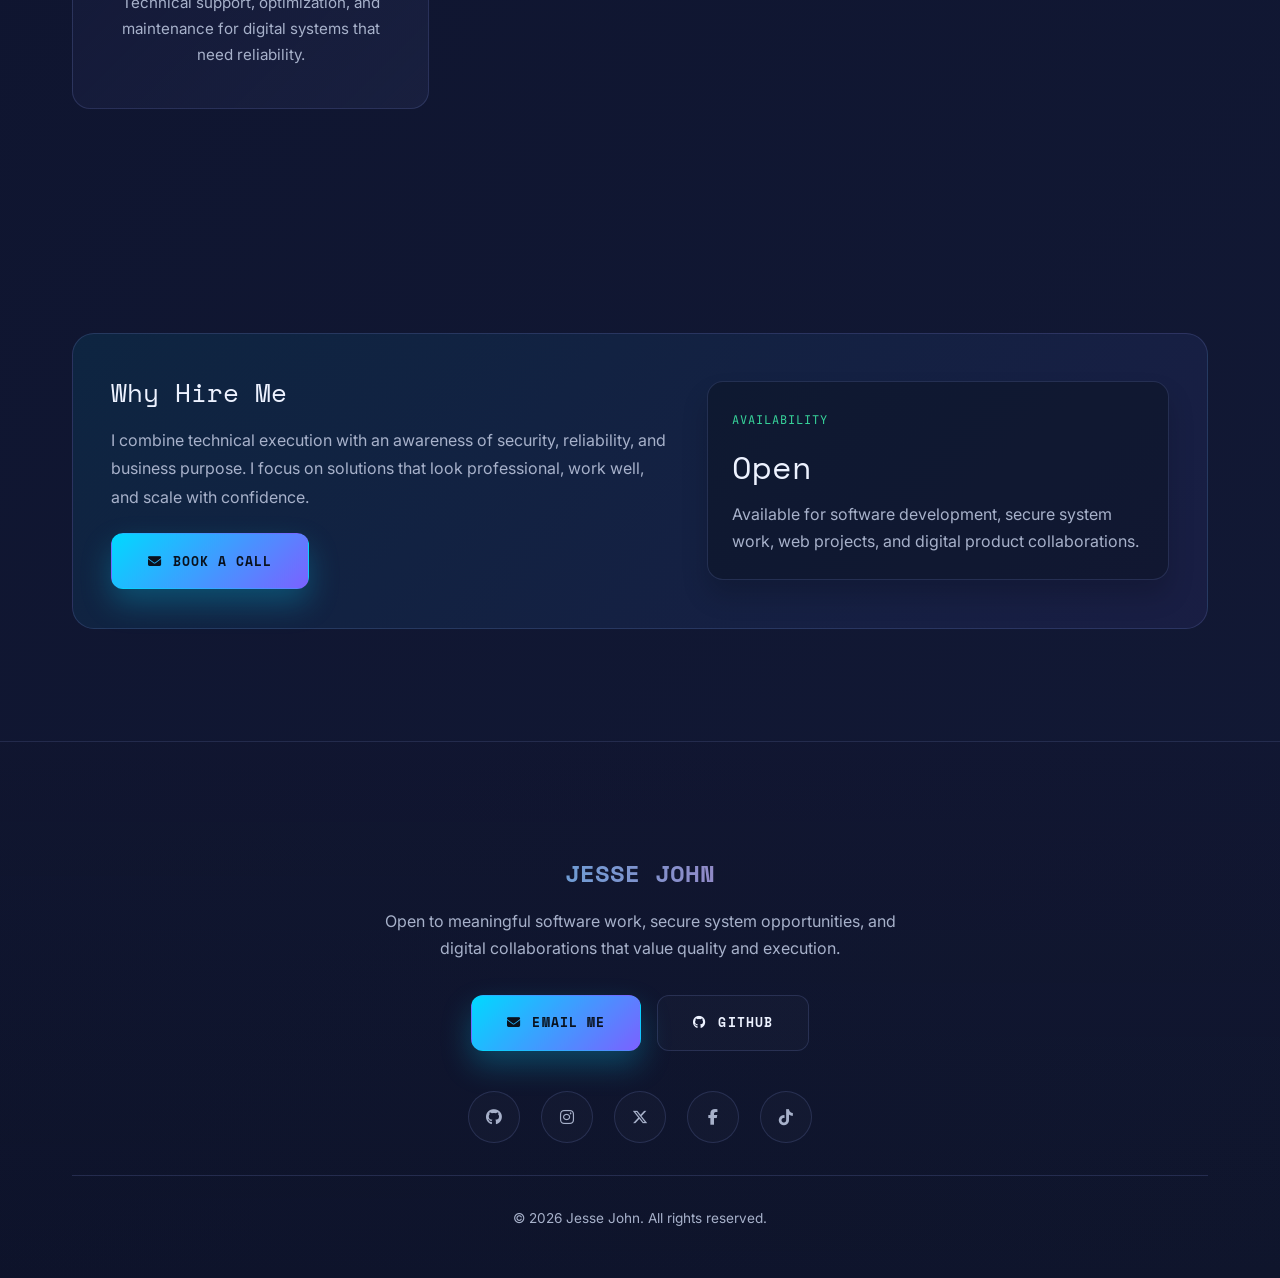
==== commit 7058b986: "Add premium portfolio polish: why-hire-me section, stronger layout, real portfolio cards, availabili" ====
--- a/index.html
+++ b/index.html
@@ -3,33 +3,38 @@
 <head>
     <meta charset="UTF-8">
     <meta name="viewport" content="width=device-width, initial-scale=1.0">
-    <meta name="description" content="Jesse John is a Software Developer and Cyber Security professional focused on secure, scalable digital solutions.">
+    <meta name="description" content="Jesse John is a software developer and cyber security specialist building secure, modern digital solutions.">
     <meta name="theme-color" content="#0a0e27">
     <title>Jesse John | Software Developer & Cyber Security</title>
     <link href="https://fonts.googleapis.com/css2?family=Space+Mono:wght@400;700&family=Inter:wght@300;400;600;700;800&family=JetBrains+Mono:wght@400;500;600&display=swap" rel="stylesheet">
     <link rel="stylesheet" href="https://cdnjs.cloudflare.com/ajax/libs/font-awesome/6.4.0/css/all.min.css">
     <style>
         *, *::before, *::after { box-sizing: border-box; }
+        html { scroll-behavior: smooth; }
         body, h1, h2, h3, p, ul { margin: 0; padding: 0; font-weight: normal; }
         :root {
             --bg-color: #0a0e27;
-            --bg-secondary: #0f1229;
-            --card-bg: #151a3a;
-            --text-main: #e4e9f7;
-            --text-muted: #9ca3af;
+            --bg-secondary: #121935;
+            --panel: rgba(21, 26, 58, 0.72);
+            --card: #151a3a;
+            --text-main: #edf2ff;
+            --text-muted: #a7b1ca;
             --accent-primary: #00d9ff;
-            --accent-secondary: #ff006e;
-            --accent-tertiary: #8338ec;
-            --border-color: #252d52;
+            --accent-secondary: #ff4d9d;
+            --accent-tertiary: #7b61ff;
+            --accent-success: #37d39a;
+            --border: rgba(151, 167, 255, 0.16);
+            --shadow: rgba(0, 0, 0, 0.32);
             --font-heading: 'Space Mono', monospace;
             --font-body: 'Inter', sans-serif;
             --font-code: 'JetBrains Mono', monospace;
         }
 
-        html { scroll-behavior: smooth; }
-
         body {
-            background: linear-gradient(135deg, var(--bg-color) 0%, var(--bg-secondary) 100%);
+            background:
+                radial-gradient(circle at 15% 20%, rgba(0, 217, 255, 0.14), transparent 18%),
+                radial-gradient(circle at 80% 15%, rgba(123, 97, 255, 0.16), transparent 18%),
+                linear-gradient(135deg, var(--bg-color) 0%, var(--bg-secondary) 100%);
             color: var(--text-main);
             font-family: var(--font-body);
             line-height: 1.6;
@@ -43,10 +48,10 @@
         button { font-family: inherit; }
 
         .container { max-width: 1200px; margin: 0 auto; padding: 0 2rem; }
-        .section-padding { padding: 8rem 0; }
+        .section-padding { padding: 7rem 0; }
         .section-title {
             font-family: var(--font-heading);
-            font-size: 3.5rem;
+            font-size: clamp(2.2rem, 4vw, 3.6rem);
             text-align: center;
             margin-bottom: 1rem;
             letter-spacing: -0.5px;
@@ -54,24 +59,26 @@
             display: inline-block;
             left: 50%;
             transform: translateX(-50%);
-            background: linear-gradient(90deg, var(--accent-primary), var(--accent-secondary));
+            background: linear-gradient(90deg, var(--accent-primary), var(--accent-secondary), var(--accent-tertiary));
             -webkit-background-clip: text;
             -webkit-text-fill-color: transparent;
+            font-weight: 700;
         }
         .section-title::after {
             content: '';
             display: block;
             width: 80px;
-            height: 5px;
+            height: 4px;
             background: linear-gradient(90deg, var(--accent-primary), var(--accent-secondary));
             margin: 1rem auto 0;
+            border-radius: 999px;
         }
         .section-subtitle {
             color: var(--text-muted);
             text-align: center;
             margin-bottom: 5rem;
             font-size: 1.15rem;
-            max-width: 650px;
+            max-width: 700px;
             margin-left: auto;
             margin-right: auto;
         }
@@ -82,10 +89,10 @@
             left: 0;
             width: 100%;
             z-index: 1000;
-            background-color: rgba(10, 14, 39, 0.92);
+            background: rgba(10, 14, 39, 0.82);
             backdrop-filter: blur(12px);
-            border-bottom: 1px solid var(--border-color);
-            box-shadow: 0 4px 20px rgba(0,0,0,0.3);
+            border-bottom: 1px solid var(--border);
+            box-shadow: 0 12px 30px rgba(0,0,0,0.18);
         }
 
         .nav {
@@ -99,18 +106,26 @@
             font-family: var(--font-heading);
             font-size: 1.5rem;
             font-weight: 700;
+            letter-spacing: 0.3px;
             background: linear-gradient(90deg, var(--accent-primary), var(--accent-secondary));
             -webkit-background-clip: text;
             -webkit-text-fill-color: transparent;
         }
 
-        .nav-list { display: flex; gap: 3rem; font-size: 0.9rem; text-transform: uppercase; font-weight: 600; letter-spacing: 0.5px; }
-        .nav-link { position: relative; padding-bottom: 0.5rem; }
+        .nav-list {
+            display: flex;
+            gap: 2.4rem;
+            font-size: 0.82rem;
+            text-transform: uppercase;
+            font-weight: 600;
+            letter-spacing: 0.08em;
+        }
+        .nav-link { position: relative; color: var(--text-main); }
         .nav-link::after {
             content: '';
             position: absolute;
-            bottom: 0;
             left: 0;
+            bottom: -0.4rem;
             width: 0;
             height: 2px;
             background: linear-gradient(90deg, var(--accent-primary), var(--accent-secondary));
@@ -120,7 +135,7 @@
 
         .hero {
             margin-top: 80px;
-            height: 100vh;
+            min-height: 100vh;
             display: flex;
             align-items: center;
             justify-content: center;
@@ -129,48 +144,54 @@
             overflow: hidden;
         }
 
-        .hero::before {
+        .hero::before, .hero::after {
             content: '';
             position: absolute;
-            top: -50%;
-            right: -20%;
-            width: 500px;
-            height: 500px;
-            background: radial-gradient(circle, rgba(0, 217, 255, 0.1) 0%, transparent 70%);
             border-radius: 50%;
-            z-index: -1;
-        }
-
+            filter: blur(28px);
+            z-index: 0;
+            opacity: 0.7;
+        }
+        .hero::before {
+            width: 460px;
+            height: 460px;
+            right: -70px;
+            top: 80px;
+            background: rgba(0, 217, 255, 0.18);
+        }
         .hero::after {
-            content: '';
-            position: absolute;
-            bottom: -30%;
-            left: -15%;
-            width: 400px;
-            height: 400px;
-            background: radial-gradient(circle, rgba(131, 56, 236, 0.1) 0%, transparent 70%);
-            border-radius: 50%;
-            z-index: -1;
-        }
-
-        .hero-content { z-index: 1; max-width: 850px; }
+            width: 420px;
+            height: 420px;
+            left: -70px;
+            bottom: -20px;
+            background: rgba(123, 97, 255, 0.18);
+        }
+
+        .hero-content {
+            position: relative;
+            z-index: 1;
+            max-width: 980px;
+        }
         .hero-eyebrow {
+            display: inline-block;
             font-family: var(--font-heading);
             color: var(--accent-primary);
-            font-size: 0.95rem;
+            font-size: 0.82rem;
             text-transform: uppercase;
-            letter-spacing: 2.5px;
+            letter-spacing: 0.22rem;
             margin-bottom: 1.5rem;
-            display: block;
-            font-weight: 600;
+            padding: 0.7rem 1.5rem;
+            border: 1px solid rgba(0, 217, 255, 0.25);
+            border-radius: 999px;
+            background: rgba(0, 217, 255, 0.05);
         }
         .hero-title {
             font-family: var(--font-heading);
-            font-size: 4.5rem;
-            line-height: 1.1;
-            margin-bottom: 2rem;
-            font-weight: 700;
-            letter-spacing: -1px;
+            font-size: clamp(2.8rem, 6vw, 5.4rem);
+            line-height: 1.08;
+            margin-bottom: 1.8rem;
+            letter-spacing: -0.06em;
+            font-weight: 700;
         }
         .hero-title span {
             background: linear-gradient(90deg, var(--accent-primary), var(--accent-tertiary), var(--accent-secondary));
@@ -178,182 +199,262 @@
             -webkit-text-fill-color: transparent;
         }
         .hero-description {
-            font-size: 1.25rem;
-            color: var(--text-muted);
-            margin-bottom: 3rem;
-            max-width: 650px;
-            margin-left: auto;
-            margin-right: auto;
-            font-weight: 300;
-        }
-
-        .btn-group { display: flex; gap: 1.5rem; justify-content: center; flex-wrap: wrap; }
+            max-width: 760px;
+            margin: 0 auto 2.8rem;
+            color: var(--text-muted);
+            font-size: 1.2rem;
+            font-weight: 400;
+        }
+
+        .btn-group { display: flex; justify-content: center; gap: 1.2rem; flex-wrap: wrap; }
         .btn {
-            padding: 1.2rem 2.8rem;
-            font-family: var(--font-heading);
-            font-size: 0.95rem;
-            text-transform: uppercase;
-            border-radius: 8px;
-            border: none;
-            cursor: pointer;
             display: inline-flex;
             align-items: center;
+            justify-content: center;
             gap: 0.7rem;
-            font-weight: 700;
-            letter-spacing: 0.5px;
-            transition: all 0.3s ease;
+            padding: 1.05rem 2.2rem;
+            border-radius: 12px;
+            border: 1px solid transparent;
+            font-family: var(--font-heading);
+            font-size: 0.82rem;
+            text-transform: uppercase;
+            letter-spacing: 0.08em;
+            font-weight: 700;
+            transition: all 0.25s ease;
         }
         .btn-primary {
             background: linear-gradient(135deg, var(--accent-primary), var(--accent-tertiary));
-            color: #000;
-            box-shadow: 0 8px 24px rgba(0, 217, 255, 0.3);
+            color: #09111d;
+            box-shadow: 0 14px 30px rgba(0, 217, 255, 0.25);
         }
         .btn-primary:hover {
-            transform: translateY(-3px);
-            box-shadow: 0 12px 32px rgba(0, 217, 255, 0.4);
+            transform: translateY(-4px);
+            box-shadow: 0 18px 35px rgba(0, 217, 255, 0.32);
         }
         .btn-secondary {
-            background-color: transparent;
-            border: 2px solid var(--border-color);
+            background: rgba(255,255,255,0.02);
+            border-color: var(--border);
             color: var(--text-main);
         }
         .btn-secondary:hover {
+            transform: translateY(-4px);
             border-color: var(--accent-primary);
             color: var(--accent-primary);
-            transform: translateY(-3px);
-        }
-
-        .about-grid { display: grid; grid-template-columns: 1fr 1fr; gap: 4rem; align-items: center; }
-        .about-img-container {
+        }
+
+        .stats-bar {
+            margin-top: 3rem;
+            display: flex;
+            justify-content: center;
+            gap: 2rem;
+            flex-wrap: wrap;
+        }
+        .stat-item {
+            min-width: 146px;
+            padding: 1rem 1.4rem;
+            background: rgba(255,255,255,0.02);
+            border: 1px solid var(--border);
+            border-radius: 12px;
+            backdrop-filter: blur(8px);
+        }
+        .stat-number {
+            font-family: var(--font-heading);
+            font-size: 1.6rem;
+            font-weight: 700;
+            background: linear-gradient(90deg, var(--accent-primary), var(--accent-secondary));
+            -webkit-background-clip: text;
+            -webkit-text-fill-color: transparent;
+        }
+        .stat-label {
+            color: var(--text-muted);
+            font-size: 0.76rem;
+            text-transform: uppercase;
+            letter-spacing: 0.08em;
+            margin-top: 0.2rem;
+        }
+
+        .about-grid { display: grid; grid-template-columns: 1.05fr 1fr; gap: 4rem; align-items: center; }
+        .about-visual {
             position: relative;
+            min-height: 420px;
+            border-radius: 22px;
+            padding: 1.2rem;
+            background: linear-gradient(135deg, rgba(0, 217, 255, 0.14), rgba(123, 97, 255, 0.18), rgba(255, 77, 157, 0.14));
+            border: 1px solid var(--border);
+            box-shadow: 0 28px 45px rgba(0,0,0,0.18);
+        }
+        .profile-card {
+            position: relative;
+            height: 100%;
+            border-radius: 18px;
+            padding: 1.5rem;
+            display: flex;
+            align-items: end;
+            justify-content: start;
+            background:
+                linear-gradient(180deg, rgba(9, 17, 29, 0.1), rgba(9, 17, 29, 0.82)),
+                linear-gradient(135deg, rgba(0,217,255,0.7), rgba(123,97,255,0.7));
             overflow: hidden;
-            border-radius: 12px;
-            background: linear-gradient(135deg, var(--accent-primary), var(--accent-tertiary));
-            min-height: 420px;
+        }
+        .profile-card::before {
+            content: '';
+            position: absolute;
+            inset: 18px;
+            border-radius: 16px;
+            border: 1px solid rgba(255,255,255,0.2);
+        }
+        .profile-card .profile-pill {
+            position: relative;
+            z-index: 1;
+            display: inline-flex;
+            align-items: center;
+            gap: 0.6rem;
+            padding: 0.8rem 1rem;
+            border-radius: 999px;
+            background: rgba(8,13,26,0.45);
+            border: 1px solid rgba(255,255,255,0.12);
+            font-size: 0.8rem;
+            letter-spacing: 0.08em;
+            text-transform: uppercase;
+            color: var(--text-main);
+            backdrop-filter: blur(8px);
+        }
+
+        .about-text p {
+            color: var(--text-muted);
+            margin-bottom: 2rem;
+            font-size: 1.03rem;
+            line-height: 1.9;
+        }
+        .about-text p:first-of-type {
+            font-size: 1.28rem;
+            color: var(--text-main);
+            font-weight: 600;
+        }
+
+        .why-list {
+            display: grid;
+            gap: 0.9rem;
+            margin-top: 1rem;
+        }
+        .why-item {
+            display: flex;
+            align-items: center;
+            gap: 0.8rem;
+            color: var(--text-main);
+            font-weight: 500;
+        }
+        .why-item .dot {
+            width: 10px;
+            height: 10px;
+            border-radius: 50%;
+            background: linear-gradient(135deg, var(--accent-primary), var(--accent-secondary));
+            box-shadow: 0 0 18px rgba(0, 217, 255, 0.6);
+        }
+
+        .skills-grid {
+            display: grid;
+            grid-template-columns: repeat(auto-fit, minmax(310px, 1fr));
+            gap: 2rem;
+        }
+        .skill-card {
+            background: linear-gradient(135deg, rgba(21, 26, 58, 0.7), rgba(37, 45, 82, 0.42));
+            padding: 2.6rem 2rem;
+            border: 1px solid var(--border);
+            border-radius: 18px;
+            transition: all 0.25s ease;
+            box-shadow: 0 16px 30px rgba(0, 0, 0, 0.14);
+        }
+        .skill-card:hover {
+            transform: translateY(-8px);
+            border-color: rgba(0, 217, 255, 0.4);
+            box-shadow: 0 22px 36px rgba(0, 217, 255, 0.12);
+        }
+        .skill-icon {
+            font-size: 2.3rem;
+            margin-bottom: 1.3rem;
+            color: var(--accent-primary);
+        }
+        .skill-title {
+            font-family: var(--font-heading);
+            font-size: 1.25rem;
+            margin-bottom: 0.8rem;
+            font-weight: 700;
+        }
+        .skill-description {
+            color: var(--text-muted);
+            font-size: 0.95rem;
+            line-height: 1.7;
+            margin-bottom: 1.7rem;
+        }
+        .skill-list { display: flex; flex-wrap: wrap; gap: 0.6rem; }
+        .skill-tag {
+            font-family: var(--font-code);
+            font-size: 0.75rem;
+            background: rgba(0, 217, 255, 0.08);
+            color: var(--accent-primary);
+            padding: 0.54rem 0.8rem;
+            border-radius: 8px;
+            border: 1px solid var(--border);
+            font-weight: 600;
+        }
+
+        .projects-grid {
+            display: grid;
+            grid-template-columns: repeat(auto-fit, minmax(350px, 1fr));
+            gap: 2rem;
+        }
+        .project-card {
+            background: linear-gradient(135deg, rgba(21, 26, 58, 0.7), rgba(37, 45, 82, 0.45));
+            border: 1px solid var(--border);
+            border-radius: 20px;
+            overflow: hidden;
+            transition: all 0.25s ease;
+            box-shadow: 0 18px 30px rgba(0,0,0,0.12);
+        }
+        .project-card:hover {
+            transform: translateY(-8px);
+            border-color: rgba(255, 77, 157, 0.42);
+            box-shadow: 0 24px 40px rgba(255, 77, 157, 0.12);
+        }
+        .project-img-container {
+            height: 260px;
             display: flex;
             align-items: center;
             justify-content: center;
-        }
-        .about-img-container .profile-badge {
-            font-size: 7rem;
-            color: rgba(255,255,255,0.9);
-        }
-        .about-text p {
-            color: var(--text-muted);
-            margin-bottom: 2rem;
-            font-size: 1rem;
-            line-height: 1.8;
-        }
-        .about-text p:first-of-type {
-            font-size: 1.3rem;
-            color: var(--text-main);
-            font-weight: 600;
-        }
-
-        .skills-grid {
-            display: grid;
-            grid-template-columns: repeat(auto-fit, minmax(320px, 1fr));
-            gap: 2.5rem;
-        }
-        .skill-card {
-            background: linear-gradient(135deg, rgba(21, 26, 58, 0.6), rgba(37, 45, 82, 0.4));
-            padding: 3rem;
-            border: 1px solid var(--border-color);
-            border-radius: 12px;
-            transition: all 0.3s ease;
-            backdrop-filter: blur(10px);
-        }
-        .skill-card:hover {
-            transform: translateY(-8px);
-            border-color: var(--accent-primary);
-            box-shadow: 0 20px 40px rgba(0, 217, 255, 0.1);
-        }
-        .skill-icon {
-            font-size: 2.5rem;
-            margin-bottom: 1.5rem;
-            color: var(--accent-primary);
-            font-family: var(--font-code);
-        }
-        .skill-title {
-            font-family: var(--font-heading);
-            font-size: 1.4rem;
-            margin-bottom: 1rem;
-            font-weight: 700;
-        }
-        .skill-description {
-            color: var(--text-muted);
-            font-size: 0.98rem;
-            margin-bottom: 2rem;
-            line-height: 1.7;
-        }
-        .skill-list { display: flex; flex-wrap: wrap; gap: 0.75rem; }
-        .skill-tag {
-            font-family: var(--font-code);
-            font-size: 0.8rem;
-            background: rgba(0, 217, 255, 0.1);
-            color: var(--accent-primary);
-            padding: 0.6rem 1.2rem;
-            border-radius: 6px;
-            border: 1px solid var(--border-color);
-            font-weight: 600;
-        }
-
-        .projects-grid {
-            display: grid;
-            grid-template-columns: repeat(auto-fit, minmax(380px, 1fr));
-            gap: 2.5rem;
-        }
-        .project-card {
-            background: linear-gradient(135deg, rgba(21, 26, 58, 0.6), rgba(37, 45, 82, 0.4));
-            border: 1px solid var(--border-color);
-            border-radius: 12px;
-            overflow: hidden;
-            transition: all 0.3s ease;
-            backdrop-filter: blur(10px);
-        }
-        .project-card:hover {
-            border-color: var(--accent-secondary);
-            box-shadow: 0 20px 40px rgba(255, 0, 110, 0.1);
-            transform: translateY(-8px);
-        }
-        .project-img-container {
-            height: 280px;
-            overflow: hidden;
-            background: linear-gradient(135deg, var(--accent-primary), var(--accent-tertiary));
-            display: flex;
-            align-items: center;
-            justify-content: center;
-            color: rgba(255,255,255,0.9);
             font-size: 3.5rem;
-        }
-        .project-content { padding: 2.5rem; }
-        .project-tech { display: flex; gap: 0.7rem; margin-bottom: 1rem; flex-wrap: wrap; }
+            color: rgba(255,255,255,0.92);
+            background: linear-gradient(135deg, var(--accent-primary), var(--accent-tertiary), var(--accent-secondary));
+        }
+        .project-content { padding: 2rem; }
+        .project-tech { display: flex; gap: 0.6rem; flex-wrap: wrap; margin-bottom: 1rem; }
         .project-tech-tag {
             font-family: var(--font-code);
-            font-size: 0.75rem;
+            font-size: 0.72rem;
             color: var(--accent-primary);
-            background: rgba(0, 217, 255, 0.1);
-            padding: 0.4rem 0.8rem;
-            border-radius: 4px;
+            background: rgba(0, 217, 255, 0.08);
+            border: 1px solid var(--border);
+            padding: 0.42rem 0.68rem;
+            border-radius: 7px;
             font-weight: 600;
-            border: 1px solid var(--border-color);
         }
         .project-title {
             font-family: var(--font-heading);
             font-size: 1.4rem;
-            margin-bottom: 0.8rem;
+            margin-bottom: 0.7rem;
             font-weight: 700;
         }
         .project-description {
             color: var(--text-muted);
-            font-size: 0.98rem;
-            margin-bottom: 2rem;
-            line-height: 1.7;
+            line-height: 1.8;
+            margin-bottom: 1.5rem;
+            font-size: 0.96rem;
         }
         .project-link {
             font-family: var(--font-heading);
-            font-size: 0.85rem;
+            font-size: 0.8rem;
             text-transform: uppercase;
+            letter-spacing: 0.08em;
             color: var(--accent-secondary);
             font-weight: 700;
             display: inline-flex;
@@ -367,121 +468,160 @@
 
         .services-grid {
             display: grid;
-            grid-template-columns: repeat(auto-fit, minmax(280px, 1fr));
-            gap: 2.5rem;
+            grid-template-columns: repeat(auto-fit, minmax(270px, 1fr));
+            gap: 2rem;
         }
         .service-card {
             text-align: center;
-            padding: 3rem;
-            background: linear-gradient(135deg, rgba(21, 26, 58, 0.6), rgba(37, 45, 82, 0.4));
-            border: 1px solid var(--border-color);
-            border-radius: 12px;
-            transition: all 0.3s ease;
-            backdrop-filter: blur(10px);
+            padding: 2.5rem 2rem;
+            border-radius: 18px;
+            border: 1px solid var(--border);
+            background: linear-gradient(135deg, rgba(21, 26, 58, 0.7), rgba(37, 45, 82, 0.42));
+            transition: all 0.25s ease;
         }
         .service-card:hover {
-            border-color: var(--accent-tertiary);
             transform: translateY(-8px);
-            box-shadow: 0 20px 40px rgba(131, 56, 236, 0.1);
+            border-color: rgba(123, 97, 255, 0.4);
+            box-shadow: 0 22px 34px rgba(123, 97, 255, 0.12);
         }
         .service-icon {
-            font-size: 3.5rem;
-            margin-bottom: 2rem;
+            font-size: 2.8rem;
+            margin-bottom: 1.4rem;
             color: var(--accent-tertiary);
+        }
+        .service-title {
+            font-family: var(--font-heading);
+            font-size: 1.2rem;
+            margin-bottom: 0.9rem;
+            font-weight: 700;
+        }
+        .service-description {
+            color: var(--text-muted);
+            line-height: 1.7;
+            font-size: 0.95rem;
+        }
+
+        .availability {
+            display: grid;
+            grid-template-columns: 1.1fr 0.9fr;
+            gap: 2rem;
+            align-items: center;
+            background: linear-gradient(135deg, rgba(0, 217, 255, 0.08), rgba(123, 97, 255, 0.08));
+            border: 1px solid var(--border);
+            border-radius: 22px;
+            padding: clamp(1.4rem, 3vw, 2.7rem);
+        }
+        .availability-copy h3 {
+            font-family: var(--font-heading);
+            font-size: clamp(1.6rem, 2vw, 2.3rem);
+            margin-bottom: 0.8rem;
+        }
+        .availability-copy p {
+            color: var(--text-muted);
+            line-height: 1.8;
+            margin-bottom: 1.3rem;
+        }
+        .availability-card {
+            padding: 1.5rem;
+            border-radius: 16px;
+            background: rgba(9,17,29,0.45);
+            border: 1px solid var(--border);
+            box-shadow: 0 16px 26px rgba(0,0,0,0.17);
+        }
+        .availability-card .label {
+            display: inline-block;
+            color: var(--accent-success);
             font-family: var(--font-code);
-        }
-        .service-title {
-            font-family: var(--font-heading);
-            font-size: 1.25rem;
-            margin-bottom: 1rem;
-            font-weight: 700;
-        }
-        .service-description {
-            color: var(--text-muted);
-            font-size: 0.98rem;
+            font-size: 0.75rem;
+            text-transform: uppercase;
+            letter-spacing: 0.08em;
+            margin-bottom: 0.7rem;
+        }
+        .availability-card .status {
+            font-family: var(--font-heading);
+            font-size: 2rem;
+            margin-bottom: 0.5rem;
+        }
+        .availability-card .small {
+            color: var(--text-muted);
             line-height: 1.7;
         }
 
         .footer {
-            background: linear-gradient(180deg, transparent, rgba(0, 217, 255, 0.05));
-            padding: 8rem 0 4rem;
-            border-top: 1px solid var(--border-color);
+            padding: 7rem 0 3rem;
+            border-top: 1px solid var(--border);
+            background: linear-gradient(180deg, rgba(15, 18, 41, 0.2), rgba(0, 0, 0, 0.16));
             text-align: center;
         }
         .footer-logo {
             font-family: var(--font-heading);
-            font-size: 1.6rem;
-            margin-bottom: 1.5rem;
+            font-size: 1.5rem;
+            font-weight: 700;
             background: linear-gradient(90deg, var(--accent-primary), var(--accent-secondary));
             -webkit-background-clip: text;
             -webkit-text-fill-color: transparent;
-            font-weight: 700;
+            margin-bottom: 1rem;
         }
         .footer-text {
-            color: var(--text-muted);
-            max-width: 500px;
-            margin: 0 auto 3rem;
-            font-size: 1rem;
-            line-height: 1.8;
-        }
-
+            max-width: 520px;
+            margin: 0 auto 2rem;
+            color: var(--text-muted);
+            line-height: 1.7;
+        }
         .contact-btn-group {
             display: flex;
-            gap: 1.5rem;
+            justify-content: center;
+            gap: 1rem;
+            flex-wrap: wrap;
+        }
+        .social-icon-grid {
+            display: flex;
             justify-content: center;
             flex-wrap: wrap;
-            margin-bottom: 3rem;
-        }
-
-        .social-icon-grid {
-            display: flex;
-            justify-content: center;
-            flex-wrap: wrap;
-            gap: 2rem;
-            margin: 3rem 0;
-            font-size: 1.8rem;
+            gap: 1.3rem;
+            margin: 2.5rem 0 1.8rem;
         }
         .social-icon-grid a {
-            color: var(--text-muted);
-            transition: all 0.3s ease;
-            width: 50px;
-            height: 50px;
+            width: 52px;
+            height: 52px;
             display: flex;
             align-items: center;
             justify-content: center;
-            border: 2px solid var(--border-color);
             border-radius: 50%;
+            border: 1px solid var(--border);
+            color: var(--text-muted);
+            background: rgba(255,255,255,0.02);
         }
         .social-icon-grid a:hover {
             color: var(--accent-primary);
             border-color: var(--accent-primary);
-            transform: translateY(-8px);
-            box-shadow: 0 12px 24px rgba(0, 217, 255, 0.2);
-        }
-
+            transform: translateY(-5px);
+            box-shadow: 0 12px 24px rgba(0, 217, 255, 0.18);
+        }
         .footer-copy {
+            border-top: 1px solid var(--border);
+            margin-top: 2rem;
+            padding-top: 2rem;
+            color: var(--text-muted);
             font-size: 0.85rem;
-            color: var(--text-muted);
-            margin-top: 5rem;
-            border-top: 1px solid var(--border-color);
-            padding-top: 2rem;
-            font-weight: 300;
+        }
+
+        @media (max-width: 900px) {
+            .about-grid, .availability { grid-template-columns: 1fr; }
         }
 
         @media (max-width: 768px) {
-            .section-title { font-size: 2.5rem; }
             .nav-list { display: none; }
-            .hero-title { font-size: 2.8rem; }
+            .section-padding { padding: 5.5rem 0; }
             .hero-description { font-size: 1.05rem; }
-            .about-grid { grid-template-columns: 1fr; gap: 2rem; }
-            .section-padding { padding: 5rem 0; }
+            .stats-bar { gap: 0.8rem; }
         }
 
         @media (max-width: 480px) {
-            .hero-title { font-size: 2rem; }
-            .section-title { font-size: 2rem; }
-            .btn { padding: 1rem 2rem; font-size: 0.85rem; }
-            .social-icon-grid { gap: 1.5rem; }
+            .btn { width: 100%; }
+            .btn-group { width: 100%; }
+            .container { padding: 0 1rem; }
+            .project-card, .skill-card, .service-card { border-radius: 16px; }
         }
     </style>
 </head>
@@ -506,10 +646,24 @@
             <div class="hero-content">
                 <span class="hero-eyebrow">Software Developer / Cyber Security</span>
                 <h1 class="hero-title">Secure Systems, <span>Powerful Products</span>, Modern Solutions</h1>
-                <p class="hero-description">I design and build secure, scalable digital experiences and software systems with a strong focus on cyber security, performance, and reliability.</p>
+                <p class="hero-description">I build secure, scalable digital experiences and software systems for businesses that value performance, reliability, and strong product thinking.</p>
                 <div class="btn-group">
                     <a href="#projects" class="btn btn-primary"><i class="fas fa-rocket"></i> View Projects</a>
-                    <a href="mailto:gramstechblog247@gmail.com" class="btn btn-secondary"><i class="fas fa-envelope"></i> Contact Me</a>
+                    <a href="mailto:gramstechblog247@gmail.com" class="btn btn-secondary"><i class="fas fa-envelope"></i> Hire Me</a>
+                </div>
+                <div class="stats-bar">
+                    <div class="stat-item">
+                        <div class="stat-number">5+</div>
+                        <div class="stat-label">Years Focus</div>
+                    </div>
+                    <div class="stat-item">
+                        <div class="stat-number">20+</div>
+                        <div class="stat-label">Projects</div>
+                    </div>
+                    <div class="stat-item">
+                        <div class="stat-number">24/7</div>
+                        <div class="stat-label">Mindset</div>
+                    </div>
                 </div>
             </div>
         </div>
@@ -518,15 +672,22 @@
     <section id="about" class="about section-padding">
         <div class="container">
             <h2 class="section-title">About Me</h2>
-            <p class="section-subtitle">Focused on engineering secure solutions, resilient systems, and high-quality digital experiences.</p>
+            <p class="section-subtitle">I turn ideas into secure, practical digital products with a strong engineering mindset.</p>
             <div class="about-grid">
-                <div class="about-img-container">
-                    <div class="profile-badge"><i class="fas fa-user-shield"></i></div>
+                <div class="about-visual">
+                    <div class="profile-card">
+                        <div class="profile-pill"><i class="fas fa-user-shield"></i> Software Developer</div>
+                    </div>
                 </div>
                 <div class="about-text">
-                    <p>Hi, I'm Jesse John — a software developer and cyber security enthusiast focused on building secure, scalable digital systems.</p>
-                    <p>My work blends software engineering, web development, security principles, and product-minded thinking. I enjoy creating solutions that are not only functional but also reliable, efficient, and safe.</p>
-                    <p>From application development to threat-aware system design, I focus on delivering clean code, practical security measures, and user-centered experiences that help businesses and users thrive.</p>
+                    <p>Hi, I'm Jesse John — a software developer and cyber security-focused builder creating digital products that balance speed, usability, and protection.</p>
+                    <p>My work spans software engineering, secure application design, web systems, and practical security-first thinking. I enjoy solving complex technical challenges with elegant, maintainable solutions.</p>
+                    <div class="why-list">
+                        <div class="why-item"><span class="dot"></span> Security-aware build decisions</div>
+                        <div class="why-item"><span class="dot"></span> Clean, scalable architecture</div>
+                        <div class="why-item"><span class="dot"></span> Product-focused user experience</div>
+                        <div class="why-item"><span class="dot"></span> Reliable delivery and support</div>
+                    </div>
                 </div>
             </div>
         </div>
@@ -535,12 +696,12 @@
     <section id="skills" class="skills section-padding">
         <div class="container">
             <h2 class="section-title">Core Skills</h2>
-            <p class="section-subtitle">Development, security, and system design skills built for real-world products.</p>
+            <p class="section-subtitle">Development, security, and systems expertise designed for modern digital products.</p>
             <div class="skills-grid">
                 <div class="skill-card">
                     <div class="skill-icon"><i class="fas fa-layer-group"></i></div>
                     <h3 class="skill-title">Software Development</h3>
-                    <p class="skill-description">Building modern, reliable applications with clean architecture and responsive user interfaces.</p>
+                    <p class="skill-description">Building dependable products with clean architecture, responsive interfaces, and smooth functionality across devices.</p>
                     <ul class="skill-list">
                         <li class="skill-tag">HTML5</li>
                         <li class="skill-tag">CSS3</li>
@@ -552,19 +713,19 @@
                 <div class="skill-card">
                     <div class="skill-icon"><i class="fas fa-shield-alt"></i></div>
                     <h3 class="skill-title">Cyber Security</h3>
-                    <p class="skill-description">Applying security-first thinking to systems, threat analysis, application protection, and safe digital practices.</p>
+                    <p class="skill-description">Security-first development practices, risk reduction, and safer system design for real-world digital solutions.</p>
                     <ul class="skill-list">
-                        <li class="skill-tag">Security Audits</li>
                         <li class="skill-tag">Threat Analysis</li>
                         <li class="skill-tag">Secure Design</li>
                         <li class="skill-tag">Risk Mitigation</li>
-                        <li class="skill-tag">System Hardening</li>
+                        <li class="skill-tag">Audits</li>
+                        <li class="skill-tag">Hardening</li>
                     </ul>
                 </div>
                 <div class="skill-card">
                     <div class="skill-icon"><i class="fas fa-tools"></i></div>
                     <h3 class="skill-title">Developer Workflow</h3>
-                    <p class="skill-description">Agile, version-controlled development with modern tooling and scalable deployment practices.</p>
+                    <p class="skill-description">Efficient product workflows with GitHub, scalable APIs, testing, and deployment best practices.</p>
                     <ul class="skill-list">
                         <li class="skill-tag">GitHub</li>
                         <li class="skill-tag">CI/CD</li>
@@ -580,7 +741,7 @@
     <section id="projects" class="projects section-padding">
         <div class="container">
             <h2 class="section-title">Featured Work</h2>
-            <p class="section-subtitle">Selected examples of secure software and practical engineering work.</p>
+            <p class="section-subtitle">Selected examples of secure software, digital products, and practical engineering work.</p>
             <div class="projects-grid">
                 <div class="project-card">
                     <div class="project-img-container"><i class="fas fa-shield-virus"></i></div>
@@ -589,8 +750,8 @@
                             <span class="project-tech-tag">SECURITY</span>
                             <span class="project-tech-tag">PYTHON</span>
                         </div>
-                        <h3 class="project-title">Security Analysis Tool</h3>
-                        <p class="project-description">A practical security-oriented tool focused on identifying suspicious patterns and supporting safer digital workflows.</p>
+                        <h3 class="project-title">Threat Analysis Platform</h3>
+                        <p class="project-description">A security-focused application designed to identify suspicious activity patterns and improve visibility into risky digital behavior.</p>
                         <a href="https://github.com/grahamonlineedu-wq" class="project-link" target="_blank" rel="noopener noreferrer">GitHub <i class="fas fa-arrow-right"></i></a>
                     </div>
                 </div>
@@ -601,8 +762,8 @@
                             <span class="project-tech-tag">BACKEND</span>
                             <span class="project-tech-tag">API</span>
                         </div>
-                        <h3 class="project-title">API & Backend Systems</h3>
-                        <p class="project-description">Designing and implementing secure, scalable application services with real-world performance goals.</p>
+                        <h3 class="project-title">API Security System</h3>
+                        <p class="project-description">A scalable service architecture focused on access control, system resilience, and structured backend communication.</p>
                         <a href="https://github.com/grahamonlineedu-wq" class="project-link" target="_blank" rel="noopener noreferrer">GitHub <i class="fas fa-arrow-right"></i></a>
                     </div>
                 </div>
@@ -613,8 +774,8 @@
                             <span class="project-tech-tag">WEB</span>
                             <span class="project-tech-tag">RESPONSIVE</span>
                         </div>
-                        <h3 class="project-title">Modern Web Experience</h3>
-                        <p class="project-description">Responsive web experiences built for clarity, speed, conversion, and a strong user-first design language.</p>
+                        <h3 class="project-title">Modern Brand Experience</h3>
+                        <p class="project-description">A polished digital presence built to communicate technical credibility, professionalism, and product value.</p>
                         <a href="https://github.com/grahamonlineedu-wq" class="project-link" target="_blank" rel="noopener noreferrer">GitHub <i class="fas fa-arrow-right"></i></a>
                     </div>
                 </div>
@@ -625,44 +786,58 @@
     <section id="services" class="services section-padding">
         <div class="container">
             <h2 class="section-title">Services</h2>
-            <p class="section-subtitle">Practical solutions built for performance, security, and long-term reliability.</p>
+            <p class="section-subtitle">Practical development and security solutions built for businesses that value quality and resilience.</p>
             <div class="services-grid">
                 <div class="service-card">
                     <div class="service-icon"><i class="fas fa-code"></i></div>
                     <h3 class="service-title">Web Development</h3>
-                    <p class="service-description">Modern website and application development with clean structure, responsiveness, and polished user experience.</p>
+                    <p class="service-description">Modern website and application development crafted for clarity, speed, and a strong user experience.</p>
                 </div>
                 <div class="service-card">
                     <div class="service-icon"><i class="fas fa-mobile-alt"></i></div>
                     <h3 class="service-title">Software Engineering</h3>
-                    <p class="service-description">Custom software solutions for functionality, business logic, and scalable product delivery.</p>
+                    <p class="service-description">Custom software solutions with maintainable architecture and practical business value.</p>
                 </div>
                 <div class="service-card">
                     <div class="service-icon"><i class="fas fa-lock"></i></div>
                     <h3 class="service-title">Cyber Security</h3>
-                    <p class="service-description">Security-focused guidance, analysis, and design decisions to reduce risk and harden digital systems.</p>
+                    <p class="service-description">Security-first design decisions, protection strategies, and safer execution of software systems.</p>
                 </div>
                 <div class="service-card">
                     <div class="service-icon"><i class="fas fa-cogs"></i></div>
                     <h3 class="service-title">System Support</h3>
-                    <p class="service-description">Hands-on technical support, maintenance, and optimization for business-critical software environments.</p>
+                    <p class="service-description">Technical support, optimization, and maintenance for digital systems that need reliability.</p>
                 </div>
             </div>
         </div>
     </section>
 
+    <section class="section-padding">
+        <div class="container">
+            <div class="availability">
+                <div class="availability-copy">
+                    <h3>Why Hire Me</h3>
+                    <p>I combine technical execution with an awareness of security, reliability, and business purpose. I focus on solutions that look professional, work well, and scale with confidence.</p>
+                    <div class="btn-group" style="justify-content: flex-start; margin-top: 1rem;">
+                        <a href="mailto:gramstechblog247@gmail.com" class="btn btn-primary"><i class="fas fa-envelope"></i> Book a Call</a>
+                    </div>
+                </div>
+                <div class="availability-card">
+                    <span class="label">Availability</span>
+                    <div class="status">Open</div>
+                    <div class="small">Available for software development, secure system work, web projects, and digital product collaborations.</div>
+                </div>
+            </div>
+        </div>
+    </section>
+
     <footer id="contact" class="footer">
         <div class="container">
-            <h2 class="section-title">Let's Connect</h2>
-            <p class="footer-text">Open to collaboration, software work, security-focused projects, and meaningful digital opportunities.</p>
-
+            <div class="footer-logo">JESSE JOHN</div>
+            <p class="footer-text">Open to meaningful software work, secure system opportunities, and digital collaborations that value quality and execution.</p>
             <div class="contact-btn-group">
-                <a href="mailto:gramstechblog247@gmail.com" class="btn btn-primary">
-                    <i class="fas fa-envelope"></i> Email Me
-                </a>
-                <a href="https://github.com/grahamonlineedu-wq" target="_blank" class="btn btn-secondary" rel="noopener noreferrer">
-                    <i class="fab fa-github"></i> GitHub
-                </a>
+                <a href="mailto:gramstechblog247@gmail.com" class="btn btn-primary"><i class="fas fa-envelope"></i> Email Me</a>
+                <a href="https://github.com/grahamonlineedu-wq" target="_blank" class="btn btn-secondary" rel="noopener noreferrer"><i class="fab fa-github"></i> GitHub</a>
             </div>
 
             <div class="social-icon-grid">
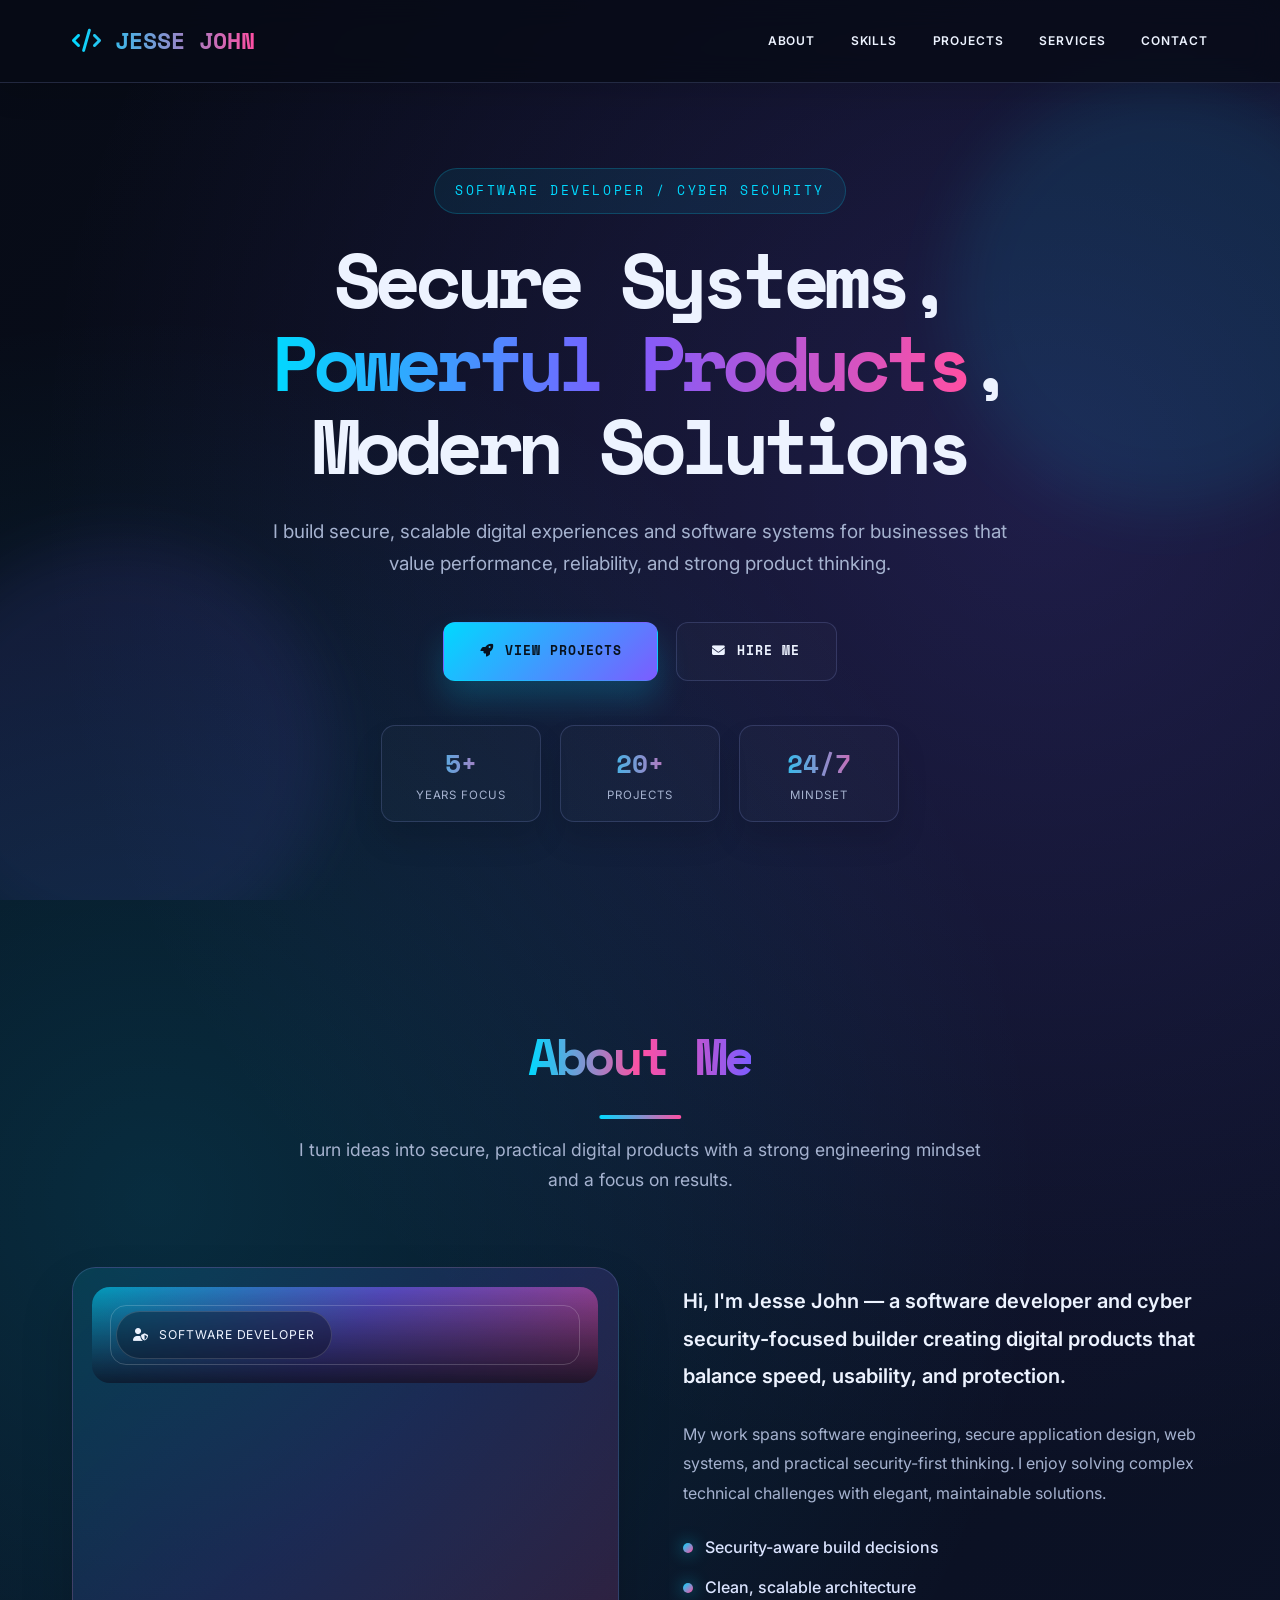
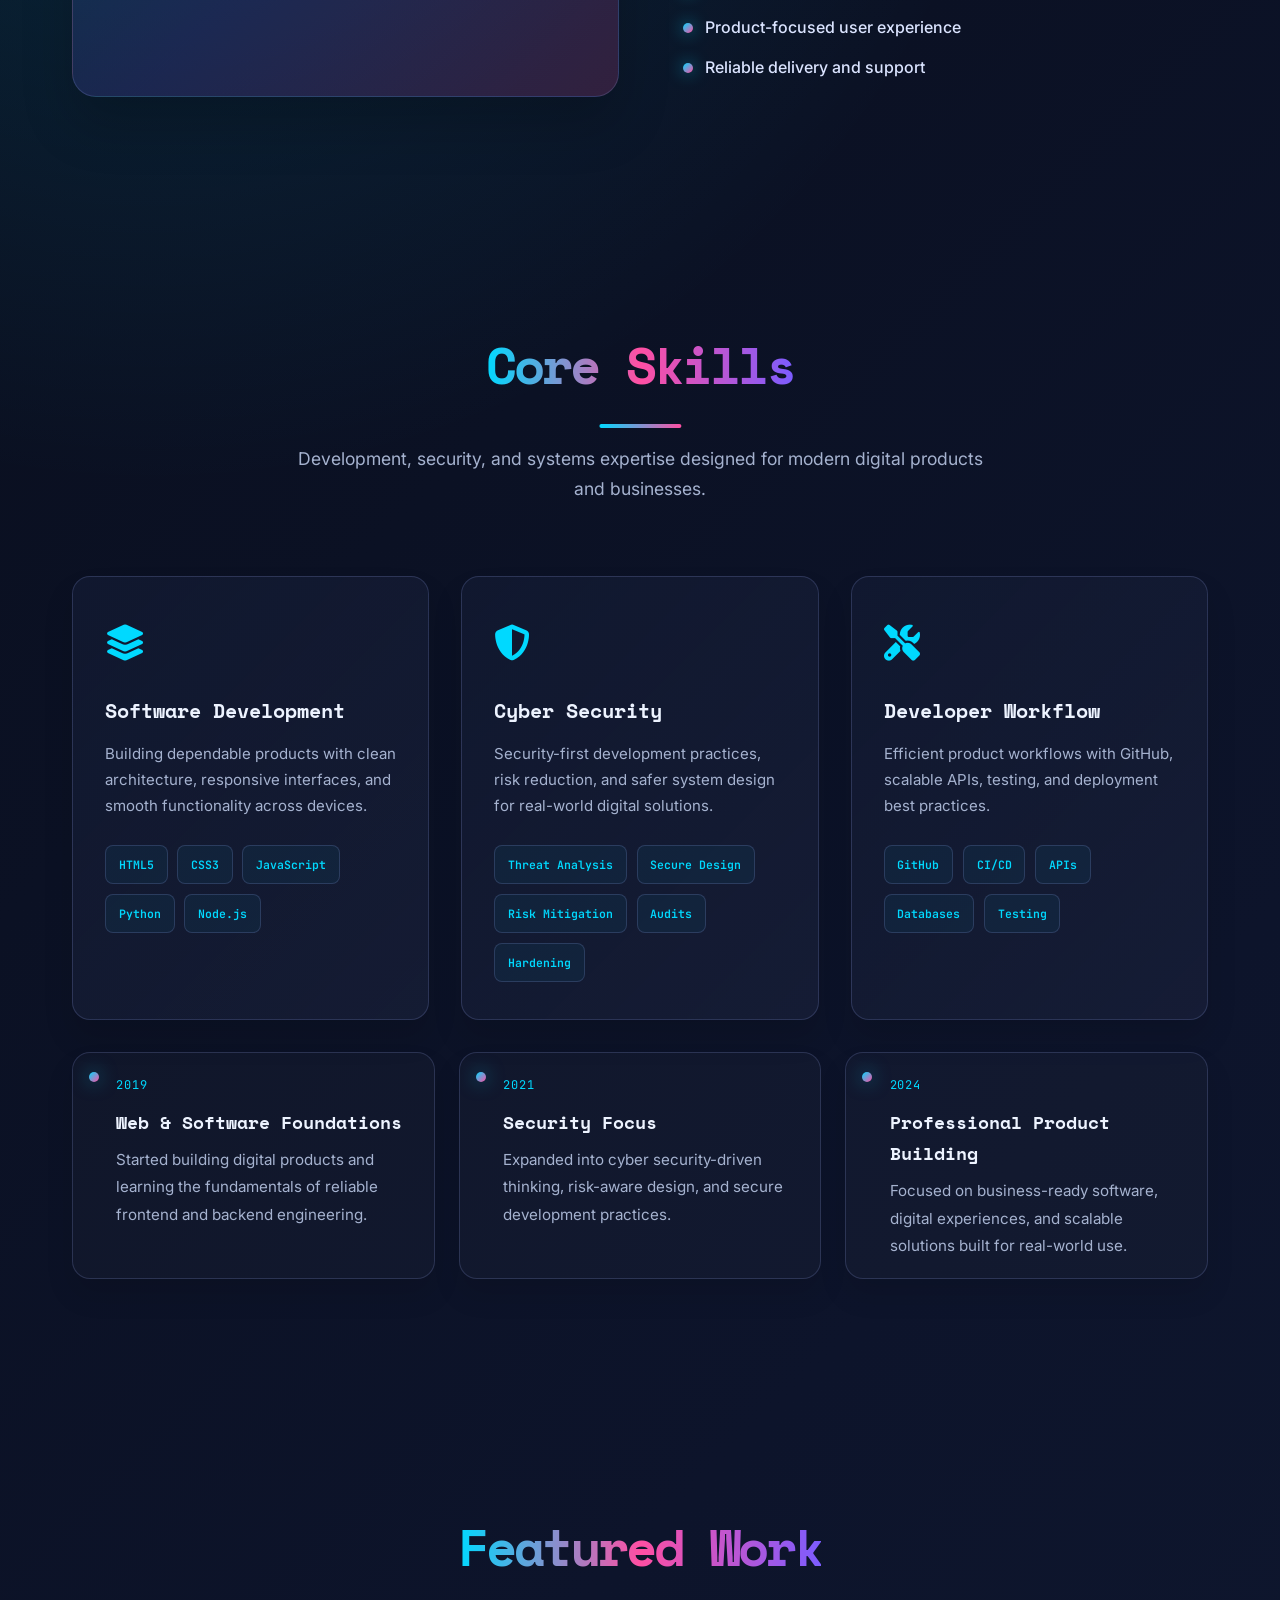
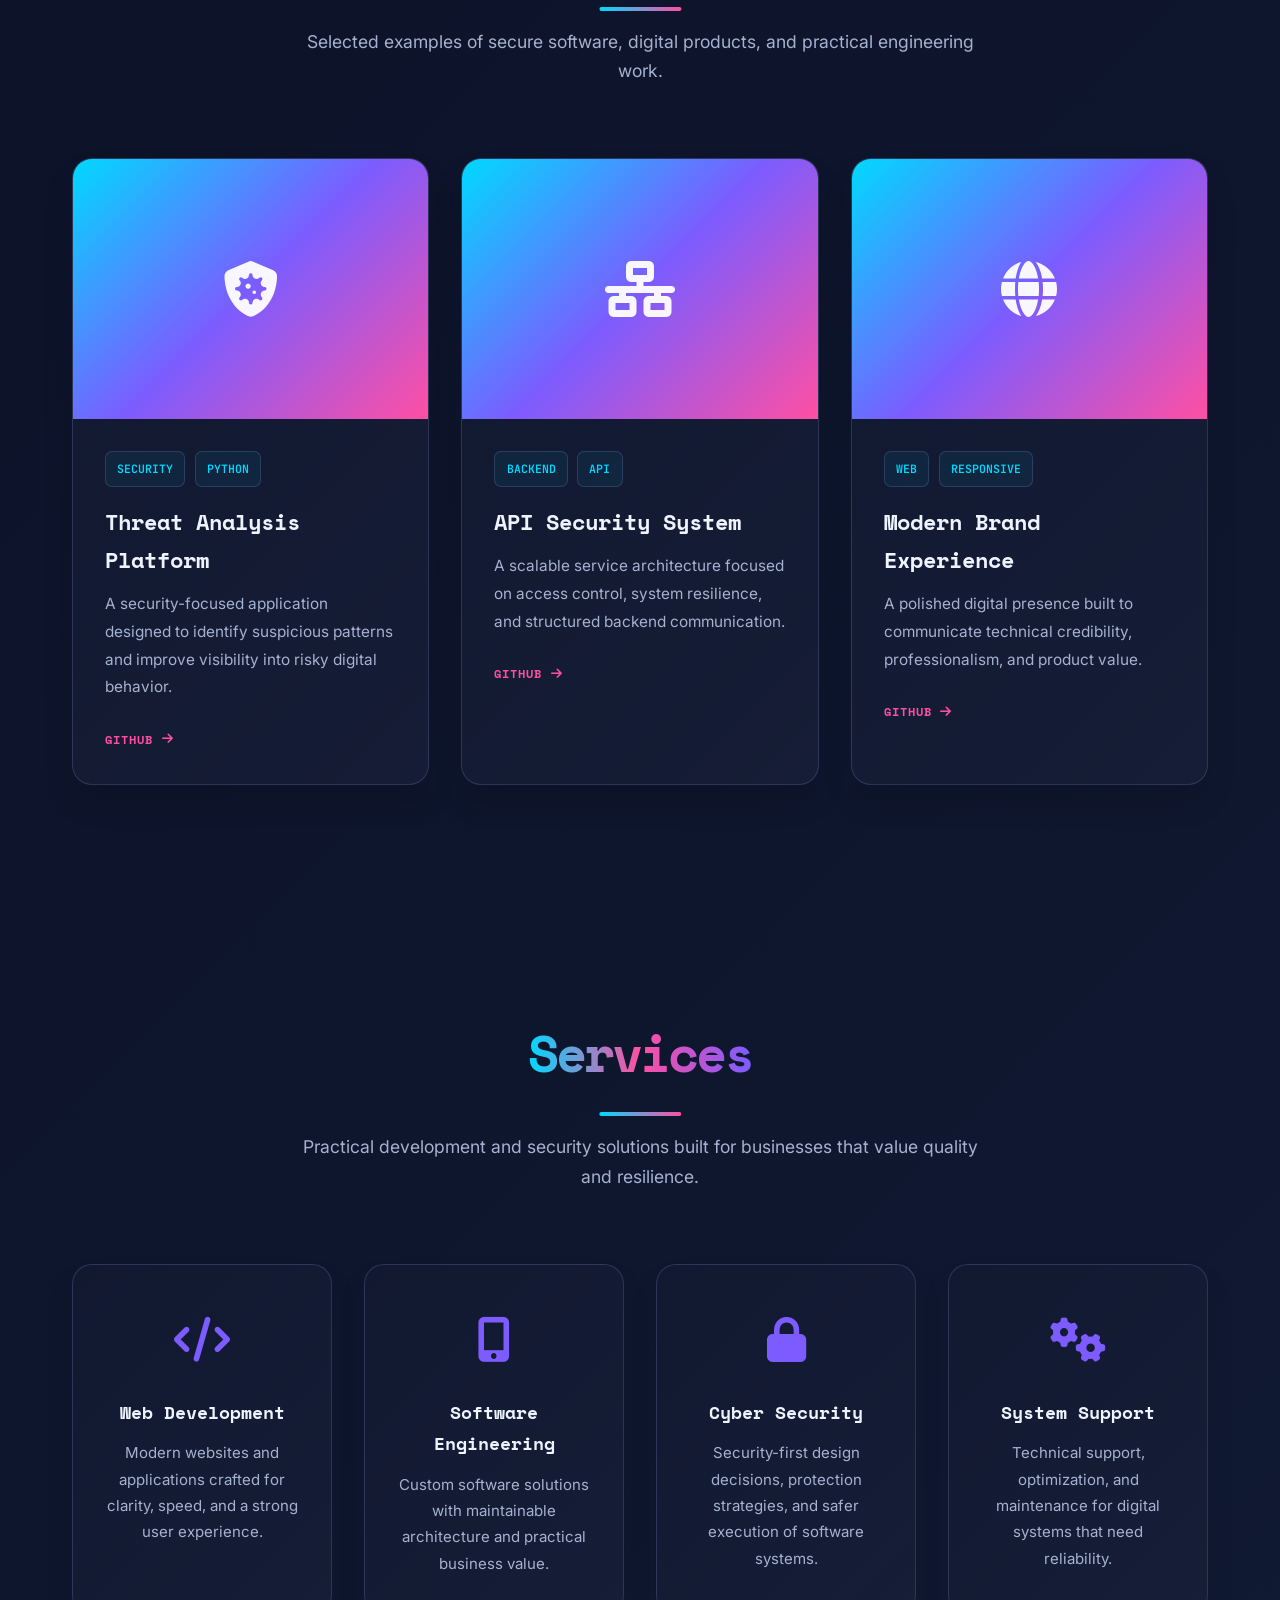
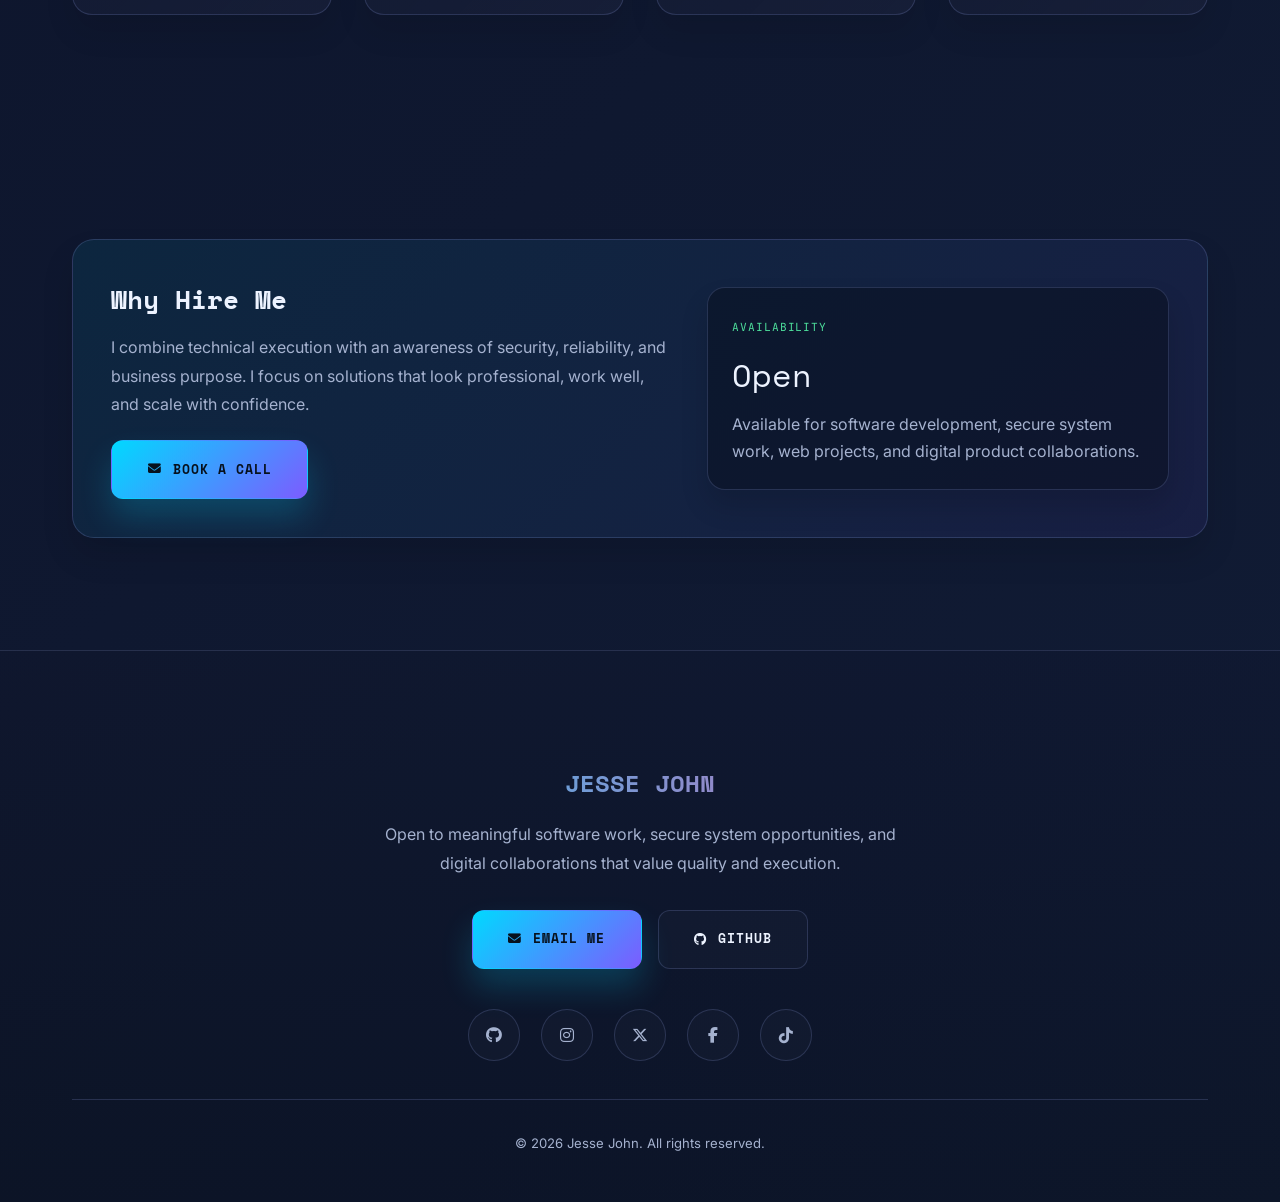
==== commit 27539965: "Finalize the premium portfolio and publish the updated version" ====
--- a/index.html
+++ b/index.html
@@ -3,28 +3,33 @@
 <head>
     <meta charset="UTF-8">
     <meta name="viewport" content="width=device-width, initial-scale=1.0">
-    <meta name="description" content="Jesse John is a software developer and cyber security specialist building secure, modern digital solutions.">
+    <meta name="description" content="Jesse John is a software developer and cyber security specialist building secure, scalable, and modern digital solutions.">
     <meta name="theme-color" content="#0a0e27">
     <title>Jesse John | Software Developer & Cyber Security</title>
+    <link rel="preconnect" href="https://fonts.googleapis.com">
+    <link rel="preconnect" href="https://fonts.gstatic.com" crossorigin>
     <link href="https://fonts.googleapis.com/css2?family=Space+Mono:wght@400;700&family=Inter:wght@300;400;600;700;800&family=JetBrains+Mono:wght@400;500;600&display=swap" rel="stylesheet">
     <link rel="stylesheet" href="https://cdnjs.cloudflare.com/ajax/libs/font-awesome/6.4.0/css/all.min.css">
     <style>
-        *, *::before, *::after { box-sizing: border-box; }
+        * { box-sizing: border-box; }
         html { scroll-behavior: smooth; }
-        body, h1, h2, h3, p, ul { margin: 0; padding: 0; font-weight: normal; }
+        body, h1, h2, h3, p, ul { margin: 0; padding: 0; }
         :root {
-            --bg-color: #0a0e27;
-            --bg-secondary: #121935;
-            --panel: rgba(21, 26, 58, 0.72);
-            --card: #151a3a;
-            --text-main: #edf2ff;
-            --text-muted: #a7b1ca;
-            --accent-primary: #00d9ff;
-            --accent-secondary: #ff4d9d;
-            --accent-tertiary: #7b61ff;
-            --accent-success: #37d39a;
-            --border: rgba(151, 167, 255, 0.16);
-            --shadow: rgba(0, 0, 0, 0.32);
+            --bg-0: #070b16;
+            --bg-1: #0d142b;
+            --bg-2: #111c35;
+            --panel: rgba(22, 30, 58, 0.78);
+            --panel-soft: rgba(15, 22, 40, 0.76);
+            --card: #141d38;
+            --text-main: #edf3ff;
+            --text-muted: #a5b2cf;
+            --text-soft: #dbe4ff;
+            --accent: #00d9ff;
+            --accent-2: #7c5cff;
+            --accent-3: #ff4fa3;
+            --success: #4dde9b;
+            --border: rgba(160, 179, 255, 0.18);
+            --shadow: rgba(0, 0, 0, 0.36);
             --font-heading: 'Space Mono', monospace;
             --font-body: 'Inter', sans-serif;
             --font-code: 'JetBrains Mono', monospace;
@@ -32,34 +37,34 @@
 
         body {
             background:
-                radial-gradient(circle at 15% 20%, rgba(0, 217, 255, 0.14), transparent 18%),
-                radial-gradient(circle at 80% 15%, rgba(123, 97, 255, 0.16), transparent 18%),
-                linear-gradient(135deg, var(--bg-color) 0%, var(--bg-secondary) 100%);
+                radial-gradient(circle at 12% 20%, rgba(0, 217, 255, 0.15), transparent 18%),
+                radial-gradient(circle at 82% 8%, rgba(124, 92, 255, 0.19), transparent 18%),
+                linear-gradient(135deg, var(--bg-0), var(--bg-1) 52%, var(--bg-2));
             color: var(--text-main);
             font-family: var(--font-body);
-            line-height: 1.6;
+            line-height: 1.7;
             overflow-x: hidden;
-            min-height: 100vh;
-        }
-
-        a { text-decoration: none; color: inherit; transition: all 0.3s ease; }
+        }
+
+        a { text-decoration: none; color: inherit; transition: all 0.25s ease; }
         ul { list-style: none; }
         img { max-width: 100%; display: block; }
         button { font-family: inherit; }
 
         .container { max-width: 1200px; margin: 0 auto; padding: 0 2rem; }
         .section-padding { padding: 7rem 0; }
+
         .section-title {
             font-family: var(--font-heading);
             font-size: clamp(2.2rem, 4vw, 3.6rem);
             text-align: center;
             margin-bottom: 1rem;
-            letter-spacing: -0.5px;
+            letter-spacing: -0.06em;
             position: relative;
             display: inline-block;
             left: 50%;
             transform: translateX(-50%);
-            background: linear-gradient(90deg, var(--accent-primary), var(--accent-secondary), var(--accent-tertiary));
+            background: linear-gradient(90deg, var(--accent), var(--accent-3), var(--accent-2));
             -webkit-background-clip: text;
             -webkit-text-fill-color: transparent;
             font-weight: 700;
@@ -67,20 +72,18 @@
         .section-title::after {
             content: '';
             display: block;
-            width: 80px;
+            width: 82px;
             height: 4px;
-            background: linear-gradient(90deg, var(--accent-primary), var(--accent-secondary));
+            background: linear-gradient(90deg, var(--accent), var(--accent-3));
+            border-radius: 999px;
             margin: 1rem auto 0;
-            border-radius: 999px;
         }
         .section-subtitle {
-            color: var(--text-muted);
             text-align: center;
-            margin-bottom: 5rem;
-            font-size: 1.15rem;
+            color: var(--text-muted);
             max-width: 700px;
-            margin-left: auto;
-            margin-right: auto;
+            margin: 0 auto 4.5rem;
+            font-size: 1.1rem;
         }
 
         .header {
@@ -89,58 +92,58 @@
             left: 0;
             width: 100%;
             z-index: 1000;
-            background: rgba(10, 14, 39, 0.82);
-            backdrop-filter: blur(12px);
+            background: rgba(7, 11, 22, 0.8);
+            backdrop-filter: blur(14px);
             border-bottom: 1px solid var(--border);
-            box-shadow: 0 12px 30px rgba(0,0,0,0.18);
+            box-shadow: 0 12px 28px rgba(0,0,0,0.12);
         }
 
         .nav {
             display: flex;
             justify-content: space-between;
             align-items: center;
-            height: 80px;
+            min-height: 82px;
         }
 
         .logo {
             font-family: var(--font-heading);
-            font-size: 1.5rem;
+            font-size: 1.45rem;
             font-weight: 700;
-            letter-spacing: 0.3px;
-            background: linear-gradient(90deg, var(--accent-primary), var(--accent-secondary));
+            background: linear-gradient(90deg, var(--accent), var(--accent-3));
             -webkit-background-clip: text;
             -webkit-text-fill-color: transparent;
         }
 
         .nav-list {
             display: flex;
-            gap: 2.4rem;
-            font-size: 0.82rem;
+            align-items: center;
+            gap: 2.2rem;
+            letter-spacing: 0.08em;
             text-transform: uppercase;
+            font-size: 0.75rem;
             font-weight: 600;
-            letter-spacing: 0.08em;
         }
         .nav-link { position: relative; color: var(--text-main); }
         .nav-link::after {
             content: '';
             position: absolute;
             left: 0;
-            bottom: -0.4rem;
+            bottom: -0.5rem;
             width: 0;
             height: 2px;
-            background: linear-gradient(90deg, var(--accent-primary), var(--accent-secondary));
-            transition: width 0.3s ease;
+            background: linear-gradient(90deg, var(--accent), var(--accent-3));
+            transition: width 0.25s ease;
         }
         .nav-link:hover::after { width: 100%; }
 
         .hero {
-            margin-top: 80px;
             min-height: 100vh;
             display: flex;
             align-items: center;
             justify-content: center;
             text-align: center;
             position: relative;
+            padding-top: 90px;
             overflow: hidden;
         }
 
@@ -148,88 +151,89 @@
             content: '';
             position: absolute;
             border-radius: 50%;
-            filter: blur(28px);
+            filter: blur(30px);
+            opacity: 0.7;
             z-index: 0;
-            opacity: 0.7;
         }
         .hero::before {
-            width: 460px;
-            height: 460px;
-            right: -70px;
+            width: 430px;
+            height: 430px;
+            right: -100px;
             top: 80px;
-            background: rgba(0, 217, 255, 0.18);
+            background: rgba(0, 217, 255, 0.13);
         }
         .hero::after {
             width: 420px;
             height: 420px;
-            left: -70px;
-            bottom: -20px;
-            background: rgba(123, 97, 255, 0.18);
-        }
-
-        .hero-content {
-            position: relative;
-            z-index: 1;
-            max-width: 980px;
-        }
+            left: -90px;
+            bottom: -60px;
+            background: rgba(124, 92, 255, 0.14);
+        }
+
+        .hero-content { position: relative; z-index: 1; max-width: 1000px; }
         .hero-eyebrow {
             display: inline-block;
-            font-family: var(--font-heading);
-            color: var(--accent-primary);
-            font-size: 0.82rem;
+            padding: 0.72rem 1.25rem;
+            border-radius: 999px;
+            background: rgba(0, 217, 255, 0.08);
+            border: 1px solid rgba(0, 217, 255, 0.2);
+            color: var(--accent);
+            font-family: var(--font-heading);
+            font-size: 0.8rem;
+            letter-spacing: 0.2em;
             text-transform: uppercase;
-            letter-spacing: 0.22rem;
             margin-bottom: 1.5rem;
-            padding: 0.7rem 1.5rem;
-            border: 1px solid rgba(0, 217, 255, 0.25);
-            border-radius: 999px;
-            background: rgba(0, 217, 255, 0.05);
         }
         .hero-title {
             font-family: var(--font-heading);
-            font-size: clamp(2.8rem, 6vw, 5.4rem);
+            font-size: clamp(2.8rem, 6vw, 5.5rem);
             line-height: 1.08;
+            letter-spacing: -0.08em;
             margin-bottom: 1.8rem;
-            letter-spacing: -0.06em;
             font-weight: 700;
         }
-        .hero-title span {
-            background: linear-gradient(90deg, var(--accent-primary), var(--accent-tertiary), var(--accent-secondary));
+        .hero-title .gradient {
+            display: inline-block;
+            background: linear-gradient(90deg, var(--accent), var(--accent-2), var(--accent-3));
             -webkit-background-clip: text;
             -webkit-text-fill-color: transparent;
         }
         .hero-description {
-            max-width: 760px;
-            margin: 0 auto 2.8rem;
-            color: var(--text-muted);
-            font-size: 1.2rem;
-            font-weight: 400;
-        }
-
-        .btn-group { display: flex; justify-content: center; gap: 1.2rem; flex-wrap: wrap; }
+            max-width: 780px;
+            margin: 0 auto 2.6rem;
+            color: var(--text-muted);
+            font-size: 1.18rem;
+        }
+
+        .btn-group {
+            display: flex;
+            justify-content: center;
+            gap: 1.1rem;
+            flex-wrap: wrap;
+        }
         .btn {
             display: inline-flex;
             align-items: center;
             justify-content: center;
             gap: 0.7rem;
-            padding: 1.05rem 2.2rem;
+            padding: 1.1rem 2.2rem;
             border-radius: 12px;
             border: 1px solid transparent;
             font-family: var(--font-heading);
-            font-size: 0.82rem;
+            font-size: 0.8rem;
+            letter-spacing: 0.08em;
             text-transform: uppercase;
-            letter-spacing: 0.08em;
             font-weight: 700;
-            transition: all 0.25s ease;
+            transition: transform 0.25s ease, box-shadow 0.25s ease, border-color 0.25s ease;
         }
         .btn-primary {
-            background: linear-gradient(135deg, var(--accent-primary), var(--accent-tertiary));
-            color: #09111d;
-            box-shadow: 0 14px 30px rgba(0, 217, 255, 0.25);
+            background: linear-gradient(135deg, var(--accent), var(--accent-2));
+            color: #07111d;
+            box-shadow: 0 18px 32px rgba(0, 217, 255, 0.2);
         }
         .btn-primary:hover {
             transform: translateY(-4px);
-            box-shadow: 0 18px 35px rgba(0, 217, 255, 0.32);
+            box-shadow: 0 22px 38px rgba(0, 217, 255, 0.25);
         }
         .btn-secondary {
             background: rgba(255,255,255,0.02);
@@ -238,62 +242,65 @@
         }
         .btn-secondary:hover {
             transform: translateY(-4px);
-            border-color: var(--accent-primary);
-            color: var(--accent-primary);
+            border-color: rgba(0, 217, 255, 0.6);
+            color: var(--accent);
         }
 
         .stats-bar {
-            margin-top: 3rem;
             display: flex;
             justify-content: center;
-            gap: 2rem;
             flex-wrap: wrap;
+            gap: 1.2rem;
+            margin-top: 2.8rem;
         }
         .stat-item {
-            min-width: 146px;
-            padding: 1rem 1.4rem;
+            min-width: 160px;
+            padding: 1rem 1.3rem;
+            border-radius: 14px;
             background: rgba(255,255,255,0.02);
             border: 1px solid var(--border);
-            border-radius: 12px;
-            backdrop-filter: blur(8px);
+            box-shadow: 0 18px 30px rgba(0,0,0,0.12);
         }
         .stat-number {
             font-family: var(--font-heading);
             font-size: 1.6rem;
             font-weight: 700;
-            background: linear-gradient(90deg, var(--accent-primary), var(--accent-secondary));
+            background: linear-gradient(90deg, var(--accent), var(--accent-3));
             -webkit-background-clip: text;
             -webkit-text-fill-color: transparent;
         }
         .stat-label {
-            color: var(--text-muted);
-            font-size: 0.76rem;
+            font-size: 0.72rem;
+            letter-spacing: 0.08em;
             text-transform: uppercase;
-            letter-spacing: 0.08em;
-            margin-top: 0.2rem;
-        }
-
-        .about-grid { display: grid; grid-template-columns: 1.05fr 1fr; gap: 4rem; align-items: center; }
+            color: var(--text-muted);
+        }
+
+        .about-grid {
+            display: grid;
+            grid-template-columns: 1.04fr 1fr;
+            gap: 4rem;
+            align-items: center;
+        }
         .about-visual {
-            position: relative;
-            min-height: 420px;
-            border-radius: 22px;
+            min-height: 430px;
+            border-radius: 24px;
+            background: linear-gradient(135deg, rgba(0, 217, 255, 0.12), rgba(124, 92, 255, 0.16), rgba(255, 79, 163, 0.16));
+            border: 1px solid var(--border);
             padding: 1.2rem;
-            background: linear-gradient(135deg, rgba(0, 217, 255, 0.14), rgba(123, 97, 255, 0.18), rgba(255, 77, 157, 0.14));
-            border: 1px solid var(--border);
-            box-shadow: 0 28px 45px rgba(0,0,0,0.18);
+            box-shadow: 0 28px 52px rgba(0,0,0,0.18);
         }
         .profile-card {
             position: relative;
-            height: 100%;
+            min-height: 100%;
+            display: flex;
+            align-items: flex-end;
+            justify-content: flex-start;
+            padding: 1.5rem;
             border-radius: 18px;
-            padding: 1.5rem;
-            display: flex;
-            align-items: end;
-            justify-content: start;
             background:
-                linear-gradient(180deg, rgba(9, 17, 29, 0.1), rgba(9, 17, 29, 0.82)),
-                linear-gradient(135deg, rgba(0,217,255,0.7), rgba(123,97,255,0.7));
+                linear-gradient(180deg, rgba(8, 13, 26, 0.08), rgba(8, 13, 26, 0.86)),
+                linear-gradient(135deg, rgba(0, 217, 255, 0.68), rgba(124, 92, 255, 0.7), rgba(255, 79, 163, 0.65));
             overflow: hidden;
         }
         .profile-card::before {
@@ -301,79 +308,79 @@
             position: absolute;
             inset: 18px;
             border-radius: 16px;
-            border: 1px solid rgba(255,255,255,0.2);
-        }
-        .profile-card .profile-pill {
+            border: 1px solid rgba(255,255,255,0.18);
+        }
+        .profile-pill {
+            z-index: 1;
             position: relative;
-            z-index: 1;
             display: inline-flex;
             align-items: center;
             gap: 0.6rem;
             padding: 0.8rem 1rem;
             border-radius: 999px;
-            background: rgba(8,13,26,0.45);
-            border: 1px solid rgba(255,255,255,0.12);
-            font-size: 0.8rem;
+            background: rgba(8, 13, 26, 0.38);
+            border: 1px solid rgba(255,255,255,0.15);
+            backdrop-filter: blur(8px);
+            color: var(--text-main);
+            font-size: 0.76rem;
             letter-spacing: 0.08em;
             text-transform: uppercase;
-            color: var(--text-main);
-            backdrop-filter: blur(8px);
         }
 
         .about-text p {
             color: var(--text-muted);
-            margin-bottom: 2rem;
-            font-size: 1.03rem;
-            line-height: 1.9;
+            margin-bottom: 1.6rem;
+            line-height: 1.85;
+            font-size: 1rem;
         }
         .about-text p:first-of-type {
-            font-size: 1.28rem;
+            font-size: 1.26rem;
             color: var(--text-main);
             font-weight: 600;
         }
 
         .why-list {
             display: grid;
-            gap: 0.9rem;
-            margin-top: 1rem;
+            gap: 0.8rem;
+            margin-top: 1.2rem;
         }
         .why-item {
             display: flex;
             align-items: center;
             gap: 0.8rem;
-            color: var(--text-main);
+            color: var(--text-soft);
             font-weight: 500;
         }
         .why-item .dot {
             width: 10px;
             height: 10px;
             border-radius: 50%;
-            background: linear-gradient(135deg, var(--accent-primary), var(--accent-secondary));
-            box-shadow: 0 0 18px rgba(0, 217, 255, 0.6);
+            background: linear-gradient(135deg, var(--accent), var(--accent-3));
+            box-shadow: 0 0 16px rgba(0, 217, 255, 0.6);
         }
 
         .skills-grid {
             display: grid;
-            grid-template-columns: repeat(auto-fit, minmax(310px, 1fr));
+            grid-template-columns: repeat(auto-fit, minmax(300px, 1fr));
             gap: 2rem;
         }
         .skill-card {
-            background: linear-gradient(135deg, rgba(21, 26, 58, 0.7), rgba(37, 45, 82, 0.42));
-            padding: 2.6rem 2rem;
+            background: linear-gradient(135deg, rgba(18, 26, 50, 0.8), rgba(27, 34, 60, 0.6));
             border: 1px solid var(--border);
             border-radius: 18px;
-            transition: all 0.25s ease;
-            box-shadow: 0 16px 30px rgba(0, 0, 0, 0.14);
+            padding: 2.3rem 2rem;
+            box-shadow: 0 18px 30px rgba(0,0,0,0.12);
+            transition: transform 0.25s ease, border-color 0.25s ease, box-shadow 0.25s ease;
         }
         .skill-card:hover {
             transform: translateY(-8px);
-            border-color: rgba(0, 217, 255, 0.4);
-            box-shadow: 0 22px 36px rgba(0, 217, 255, 0.12);
+            border-color: rgba(0, 217, 255, 0.32);
+            box-shadow: 0 24px 38px rgba(0, 217, 255, 0.1);
         }
         .skill-icon {
-            font-size: 2.3rem;
-            margin-bottom: 1.3rem;
-            color: var(--accent-primary);
+            font-size: 2.25rem;
+            margin-bottom: 1.2rem;
+            color: var(--accent);
         }
         .skill-title {
             font-family: var(--font-heading);
@@ -383,39 +390,84 @@
         }
         .skill-description {
             color: var(--text-muted);
-            font-size: 0.95rem;
-            line-height: 1.7;
-            margin-bottom: 1.7rem;
+            font-size: 0.94rem;
+            line-height: 1.75;
+            margin-bottom: 1.6rem;
         }
         .skill-list { display: flex; flex-wrap: wrap; gap: 0.6rem; }
         .skill-tag {
+            border: 1px solid var(--border);
+            background: rgba(0, 217, 255, 0.05);
+            color: var(--accent);
+            font-family: var(--font-code);
+            font-size: 0.72rem;
+            border-radius: 8px;
+            padding: 0.55rem 0.8rem;
+            font-weight: 600;
+        }
+
+        .timeline {
+            display: grid;
+            grid-template-columns: repeat(auto-fit, minmax(260px, 1fr));
+            gap: 1.5rem;
+            margin-top: 2rem;
+        }
+        .timeline-item {
+            position: relative;
+            padding: 1.4rem 1.2rem 1.2rem 1.4rem;
+            border-radius: 18px;
+            background: rgba(255,255,255,0.025);
+            border: 1px solid var(--border);
+            box-shadow: 0 16px 28px rgba(0,0,0,0.1);
+        }
+        .timeline-item::before {
+            content: '';
+            position: absolute;
+            left: 1rem;
+            top: 1.2rem;
+            width: 10px;
+            height: 10px;
+            border-radius: 50%;
+            background: linear-gradient(135deg, var(--accent), var(--accent-3));
+            box-shadow: 0 0 18px rgba(0, 217, 255, 0.5);
+        }
+        .timeline-item .year {
+            margin-left: 1.3rem;
+            color: var(--accent);
             font-family: var(--font-code);
             font-size: 0.75rem;
-            background: rgba(0, 217, 255, 0.08);
-            color: var(--accent-primary);
-            padding: 0.54rem 0.8rem;
-            border-radius: 8px;
-            border: 1px solid var(--border);
-            font-weight: 600;
+            letter-spacing: 0.08em;
+            text-transform: uppercase;
+        }
+        .timeline-item h3 {
+            margin: 0.7rem 0 0.5rem 1.3rem;
+            font-family: var(--font-heading);
+            font-size: 1.15rem;
+        }
+        .timeline-item p {
+            margin-left: 1.3rem;
+            color: var(--text-muted);
+            line-height: 1.8;
+            font-size: 0.95rem;
         }
 
         .projects-grid {
             display: grid;
-            grid-template-columns: repeat(auto-fit, minmax(350px, 1fr));
+            grid-template-columns: repeat(auto-fit, minmax(340px, 1fr));
             gap: 2rem;
         }
         .project-card {
-            background: linear-gradient(135deg, rgba(21, 26, 58, 0.7), rgba(37, 45, 82, 0.45));
+            background: linear-gradient(135deg, rgba(18, 26, 50, 0.8), rgba(27, 34, 60, 0.62));
             border: 1px solid var(--border);
             border-radius: 20px;
             overflow: hidden;
-            transition: all 0.25s ease;
+            transition: transform 0.25s ease, border-color 0.25s ease, box-shadow 0.25s ease;
             box-shadow: 0 18px 30px rgba(0,0,0,0.12);
         }
         .project-card:hover {
             transform: translateY(-8px);
-            border-color: rgba(255, 77, 157, 0.42);
-            box-shadow: 0 24px 40px rgba(255, 77, 157, 0.12);
+            border-color: rgba(255, 79, 163, 0.38);
+            box-shadow: 0 24px 42px rgba(255, 79, 163, 0.12);
         }
         .project-img-container {
             height: 260px;
@@ -423,19 +475,19 @@
             align-items: center;
             justify-content: center;
             font-size: 3.5rem;
-            color: rgba(255,255,255,0.92);
-            background: linear-gradient(135deg, var(--accent-primary), var(--accent-tertiary), var(--accent-secondary));
+            color: rgba(255,255,255,0.95);
+            background: linear-gradient(135deg, var(--accent), var(--accent-2), var(--accent-3));
         }
         .project-content { padding: 2rem; }
-        .project-tech { display: flex; gap: 0.6rem; flex-wrap: wrap; margin-bottom: 1rem; }
+        .project-tech { display: flex; flex-wrap: wrap; gap: 0.6rem; margin-bottom: 1rem; }
         .project-tech-tag {
             font-family: var(--font-code);
             font-size: 0.72rem;
-            color: var(--accent-primary);
-            background: rgba(0, 217, 255, 0.08);
-            border: 1px solid var(--border);
-            padding: 0.42rem 0.68rem;
+            padding: 0.44rem 0.7rem;
             border-radius: 7px;
+            background: rgba(0, 217, 255, 0.06);
+            border: 1px solid var(--border);
+            color: var(--accent);
             font-weight: 600;
         }
         .project-title {
@@ -452,14 +504,14 @@
         }
         .project-link {
             font-family: var(--font-heading);
-            font-size: 0.8rem;
+            font-size: 0.78rem;
+            letter-spacing: 0.08em;
             text-transform: uppercase;
-            letter-spacing: 0.08em;
-            color: var(--accent-secondary);
+            color: var(--accent-3);
             font-weight: 700;
             display: inline-flex;
             align-items: center;
-            gap: 0.5rem;
+            gap: 0.55rem;
         }
         .project-link:hover {
             color: var(--text-main);
@@ -468,37 +520,38 @@
 
         .services-grid {
             display: grid;
-            grid-template-columns: repeat(auto-fit, minmax(270px, 1fr));
+            grid-template-columns: repeat(auto-fit, minmax(260px, 1fr));
             gap: 2rem;
         }
         .service-card {
             text-align: center;
-            padding: 2.5rem 2rem;
-            border-radius: 18px;
-            border: 1px solid var(--border);
-            background: linear-gradient(135deg, rgba(21, 26, 58, 0.7), rgba(37, 45, 82, 0.42));
-            transition: all 0.25s ease;
+            border-radius: 20px;
+            border: 1px solid var(--border);
+            background: linear-gradient(135deg, rgba(18, 26, 50, 0.8), rgba(27, 34, 60, 0.62));
+            padding: 2.3rem 2rem;
+            box-shadow: 0 18px 30px rgba(0,0,0,0.09);
+            transition: transform 0.25s ease, border-color 0.25s ease, box-shadow 0.25s ease;
         }
         .service-card:hover {
             transform: translateY(-8px);
-            border-color: rgba(123, 97, 255, 0.4);
-            box-shadow: 0 22px 34px rgba(123, 97, 255, 0.12);
+            border-color: rgba(124, 92, 255, 0.45);
+            box-shadow: 0 24px 40px rgba(124, 92, 255, 0.14);
         }
         .service-icon {
             font-size: 2.8rem;
-            margin-bottom: 1.4rem;
-            color: var(--accent-tertiary);
+            margin-bottom: 1.2rem;
+            color: var(--accent-2);
         }
         .service-title {
             font-family: var(--font-heading);
-            font-size: 1.2rem;
-            margin-bottom: 0.9rem;
+            font-size: 1.15rem;
+            margin-bottom: 0.75rem;
             font-weight: 700;
         }
         .service-description {
             color: var(--text-muted);
-            line-height: 1.7;
-            font-size: 0.95rem;
+            line-height: 1.75;
+            font-size: 0.94rem;
         }
 
         .availability {
@@ -506,15 +559,16 @@
             grid-template-columns: 1.1fr 0.9fr;
             gap: 2rem;
             align-items: center;
-            background: linear-gradient(135deg, rgba(0, 217, 255, 0.08), rgba(123, 97, 255, 0.08));
-            border: 1px solid var(--border);
             border-radius: 22px;
-            padding: clamp(1.4rem, 3vw, 2.7rem);
+            border: 1px solid var(--border);
+            background: linear-gradient(135deg, rgba(0, 217, 255, 0.08), rgba(124, 92, 255, 0.08));
+            padding: clamp(1.5rem, 3vw, 2.6rem);
+            box-shadow: 0 18px 32px rgba(0,0,0,0.12);
         }
         .availability-copy h3 {
             font-family: var(--font-heading);
-            font-size: clamp(1.6rem, 2vw, 2.3rem);
-            margin-bottom: 0.8rem;
+            font-size: clamp(1.6rem, 2vw, 2.2rem);
+            margin-bottom: 0.7rem;
         }
         .availability-copy p {
             color: var(--text-muted);
@@ -522,20 +576,20 @@
             margin-bottom: 1.3rem;
         }
         .availability-card {
+            background: rgba(8, 13, 26, 0.48);
+            border: 1px solid var(--border);
+            border-radius: 18px;
             padding: 1.5rem;
-            border-radius: 16px;
-            background: rgba(9,17,29,0.45);
-            border: 1px solid var(--border);
-            box-shadow: 0 16px 26px rgba(0,0,0,0.17);
+            box-shadow: 0 16px 28px rgba(0,0,0,0.14);
         }
         .availability-card .label {
+            color: var(--success);
+            font-family: var(--font-code);
+            font-size: 0.7rem;
+            letter-spacing: 0.08em;
+            text-transform: uppercase;
+            margin-bottom: 0.7rem;
             display: inline-block;
-            color: var(--accent-success);
-            font-family: var(--font-code);
-            font-size: 0.75rem;
-            text-transform: uppercase;
-            letter-spacing: 0.08em;
-            margin-bottom: 0.7rem;
         }
         .availability-card .status {
             font-family: var(--font-heading);
@@ -550,14 +604,14 @@
         .footer {
             padding: 7rem 0 3rem;
             border-top: 1px solid var(--border);
-            background: linear-gradient(180deg, rgba(15, 18, 41, 0.2), rgba(0, 0, 0, 0.16));
+            background: linear-gradient(180deg, rgba(15, 18, 41, 0.22), rgba(0,0,0,0.22));
             text-align: center;
         }
         .footer-logo {
             font-family: var(--font-heading);
             font-size: 1.5rem;
             font-weight: 700;
-            background: linear-gradient(90deg, var(--accent-primary), var(--accent-secondary));
+            background: linear-gradient(90deg, var(--accent), var(--accent-3));
             -webkit-background-clip: text;
             -webkit-text-fill-color: transparent;
             margin-bottom: 1rem;
@@ -566,7 +620,7 @@
             max-width: 520px;
             margin: 0 auto 2rem;
             color: var(--text-muted);
-            line-height: 1.7;
+            line-height: 1.8;
         }
         .contact-btn-group {
             display: flex;
@@ -577,51 +631,48 @@
         .social-icon-grid {
             display: flex;
             justify-content: center;
+            gap: 1.3rem;
             flex-wrap: wrap;
-            gap: 1.3rem;
             margin: 2.5rem 0 1.8rem;
         }
         .social-icon-grid a {
             width: 52px;
             height: 52px;
-            display: flex;
+            display: inline-flex;
             align-items: center;
             justify-content: center;
             border-radius: 50%;
             border: 1px solid var(--border);
-            color: var(--text-muted);
             background: rgba(255,255,255,0.02);
+            color: var(--text-muted);
         }
         .social-icon-grid a:hover {
-            color: var(--accent-primary);
-            border-color: var(--accent-primary);
-            transform: translateY(-5px);
-            box-shadow: 0 12px 24px rgba(0, 217, 255, 0.18);
+            color: var(--accent);
+            border-color: rgba(0, 217, 255, 0.7);
+            box-shadow: 0 12px 24px rgba(0, 217, 255, 0.16);
+            transform: translateY(-4px);
         }
         .footer-copy {
             border-top: 1px solid var(--border);
-            margin-top: 2rem;
+            margin-top: 2.4rem;
             padding-top: 2rem;
             color: var(--text-muted);
-            font-size: 0.85rem;
+            font-size: 0.82rem;
         }
 
         @media (max-width: 900px) {
             .about-grid, .availability { grid-template-columns: 1fr; }
         }
-
         @media (max-width: 768px) {
             .nav-list { display: none; }
             .section-padding { padding: 5.5rem 0; }
-            .hero-description { font-size: 1.05rem; }
+            .hero-description { font-size: 1.03rem; }
             .stats-bar { gap: 0.8rem; }
         }
-
         @media (max-width: 480px) {
+            .container { padding: 0 1rem; }
             .btn { width: 100%; }
             .btn-group { width: 100%; }
-            .container { padding: 0 1rem; }
-            .project-card, .skill-card, .service-card { border-radius: 16px; }
         }
     </style>
 </head>
@@ -645,7 +696,7 @@
         <div class="container">
             <div class="hero-content">
                 <span class="hero-eyebrow">Software Developer / Cyber Security</span>
-                <h1 class="hero-title">Secure Systems, <span>Powerful Products</span>, Modern Solutions</h1>
+                <h1 class="hero-title">Secure Systems, <span class="gradient">Powerful Products</span>, Modern Solutions</h1>
                 <p class="hero-description">I build secure, scalable digital experiences and software systems for businesses that value performance, reliability, and strong product thinking.</p>
                 <div class="btn-group">
                     <a href="#projects" class="btn btn-primary"><i class="fas fa-rocket"></i> View Projects</a>
@@ -672,7 +723,7 @@
     <section id="about" class="about section-padding">
         <div class="container">
             <h2 class="section-title">About Me</h2>
-            <p class="section-subtitle">I turn ideas into secure, practical digital products with a strong engineering mindset.</p>
+            <p class="section-subtitle">I turn ideas into secure, practical digital products with a strong engineering mindset and a focus on results.</p>
             <div class="about-grid">
                 <div class="about-visual">
                     <div class="profile-card">
@@ -696,7 +747,7 @@
     <section id="skills" class="skills section-padding">
         <div class="container">
             <h2 class="section-title">Core Skills</h2>
-            <p class="section-subtitle">Development, security, and systems expertise designed for modern digital products.</p>
+            <p class="section-subtitle">Development, security, and systems expertise designed for modern digital products and businesses.</p>
             <div class="skills-grid">
                 <div class="skill-card">
                     <div class="skill-icon"><i class="fas fa-layer-group"></i></div>
@@ -710,6 +761,7 @@
                         <li class="skill-tag">Node.js</li>
                     </ul>
                 </div>
+
                 <div class="skill-card">
                     <div class="skill-icon"><i class="fas fa-shield-alt"></i></div>
                     <h3 class="skill-title">Cyber Security</h3>
@@ -722,6 +774,7 @@
                         <li class="skill-tag">Hardening</li>
                     </ul>
                 </div>
+
                 <div class="skill-card">
                     <div class="skill-icon"><i class="fas fa-tools"></i></div>
                     <h3 class="skill-title">Developer Workflow</h3>
@@ -733,6 +786,24 @@
                         <li class="skill-tag">Databases</li>
                         <li class="skill-tag">Testing</li>
                     </ul>
+                </div>
+            </div>
+
+            <div class="timeline">
+                <div class="timeline-item">
+                    <div class="year">2019</div>
+                    <h3>Web & Software Foundations</h3>
+                    <p>Started building digital products and learning the fundamentals of reliable frontend and backend engineering.</p>
+                </div>
+                <div class="timeline-item">
+                    <div class="year">2021</div>
+                    <h3>Security Focus</h3>
+                    <p>Expanded into cyber security-driven thinking, risk-aware design, and secure development practices.</p>
+                </div>
+                <div class="timeline-item">
+                    <div class="year">2024</div>
+                    <h3>Professional Product Building</h3>
+                    <p>Focused on business-ready software, digital experiences, and scalable solutions built for real-world use.</p>
                 </div>
             </div>
         </div>
@@ -751,10 +822,11 @@
                             <span class="project-tech-tag">PYTHON</span>
                         </div>
                         <h3 class="project-title">Threat Analysis Platform</h3>
-                        <p class="project-description">A security-focused application designed to identify suspicious activity patterns and improve visibility into risky digital behavior.</p>
+                        <p class="project-description">A security-focused application designed to identify suspicious patterns and improve visibility into risky digital behavior.</p>
                         <a href="https://github.com/grahamonlineedu-wq" class="project-link" target="_blank" rel="noopener noreferrer">GitHub <i class="fas fa-arrow-right"></i></a>
                     </div>
                 </div>
+
                 <div class="project-card">
                     <div class="project-img-container"><i class="fas fa-network-wired"></i></div>
                     <div class="project-content">
@@ -767,6 +839,7 @@
                         <a href="https://github.com/grahamonlineedu-wq" class="project-link" target="_blank" rel="noopener noreferrer">GitHub <i class="fas fa-arrow-right"></i></a>
                     </div>
                 </div>
+
                 <div class="project-card">
                     <div class="project-img-container"><i class="fas fa-globe"></i></div>
                     <div class="project-content">
@@ -791,7 +864,7 @@
                 <div class="service-card">
                     <div class="service-icon"><i class="fas fa-code"></i></div>
                     <h3 class="service-title">Web Development</h3>
-                    <p class="service-description">Modern website and application development crafted for clarity, speed, and a strong user experience.</p>
+                    <p class="service-description">Modern websites and applications crafted for clarity, speed, and a strong user experience.</p>
                 </div>
                 <div class="service-card">
                     <div class="service-icon"><i class="fas fa-mobile-alt"></i></div>
